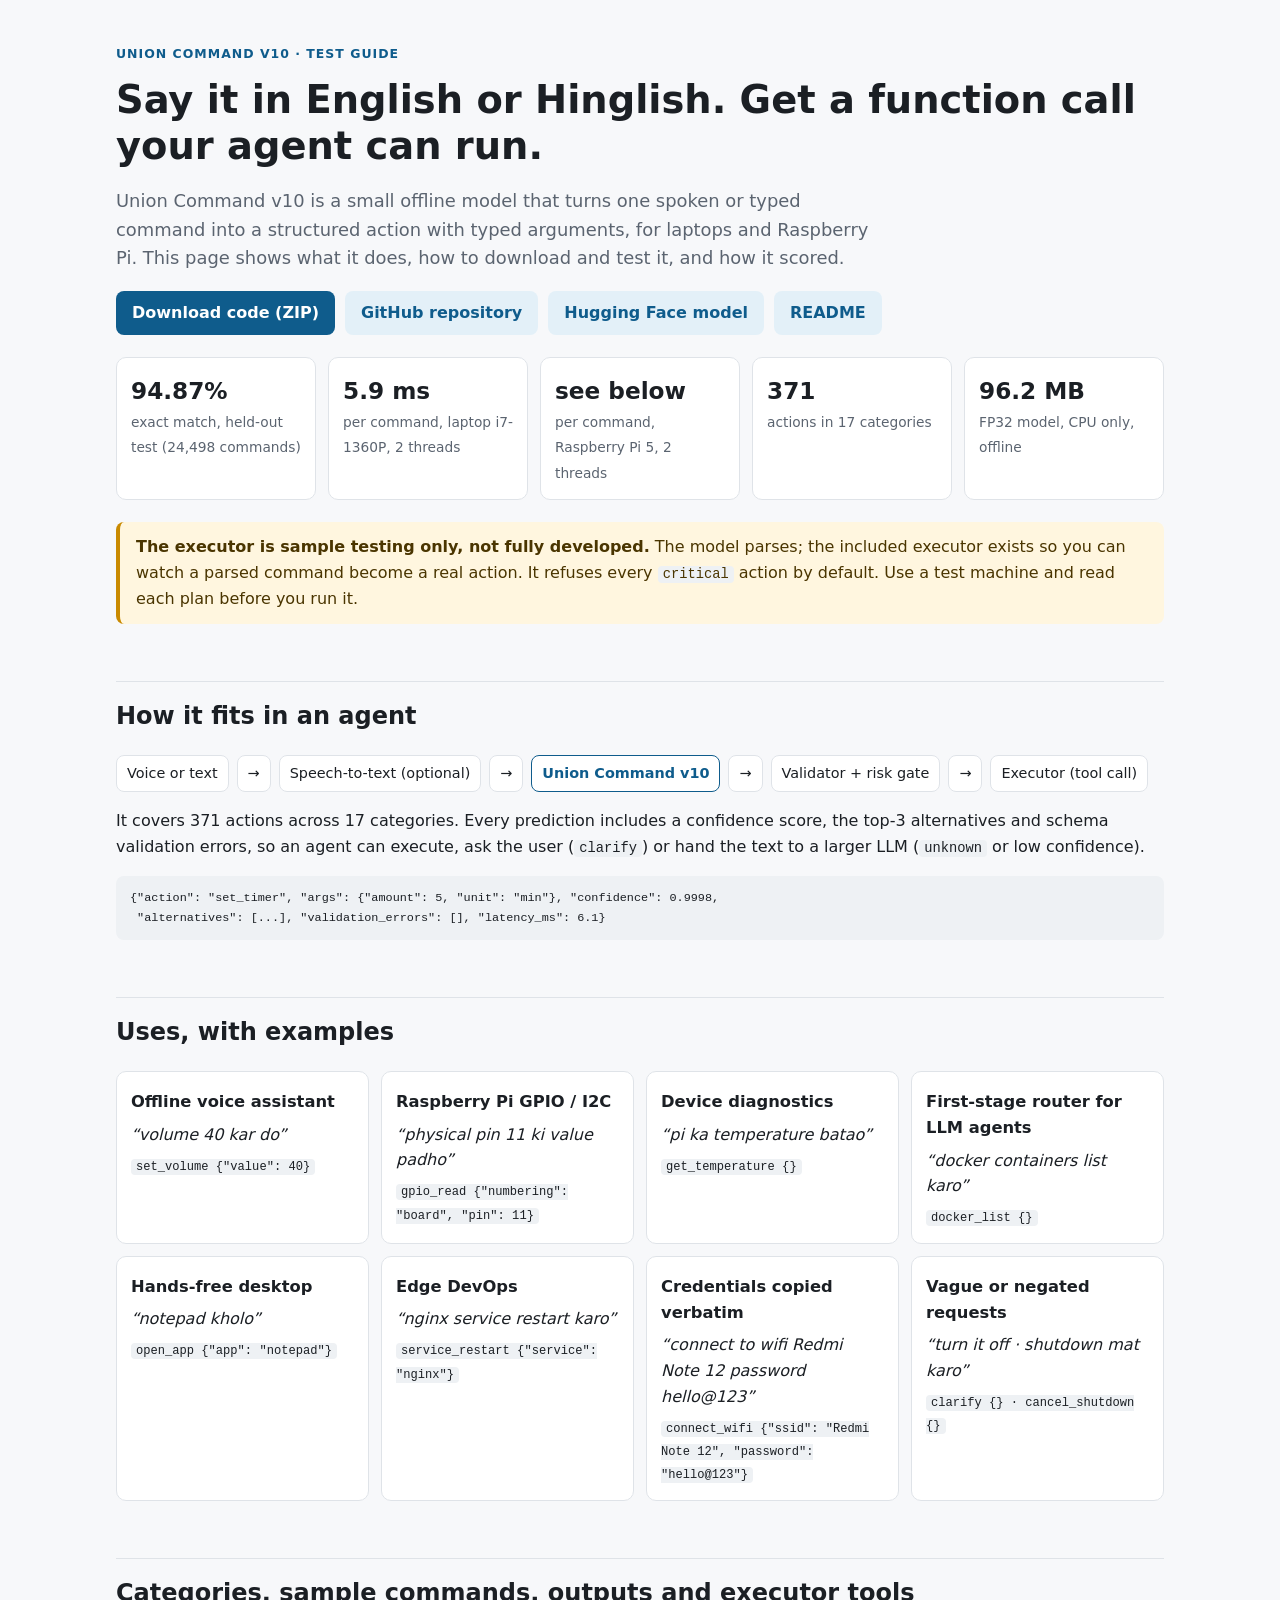
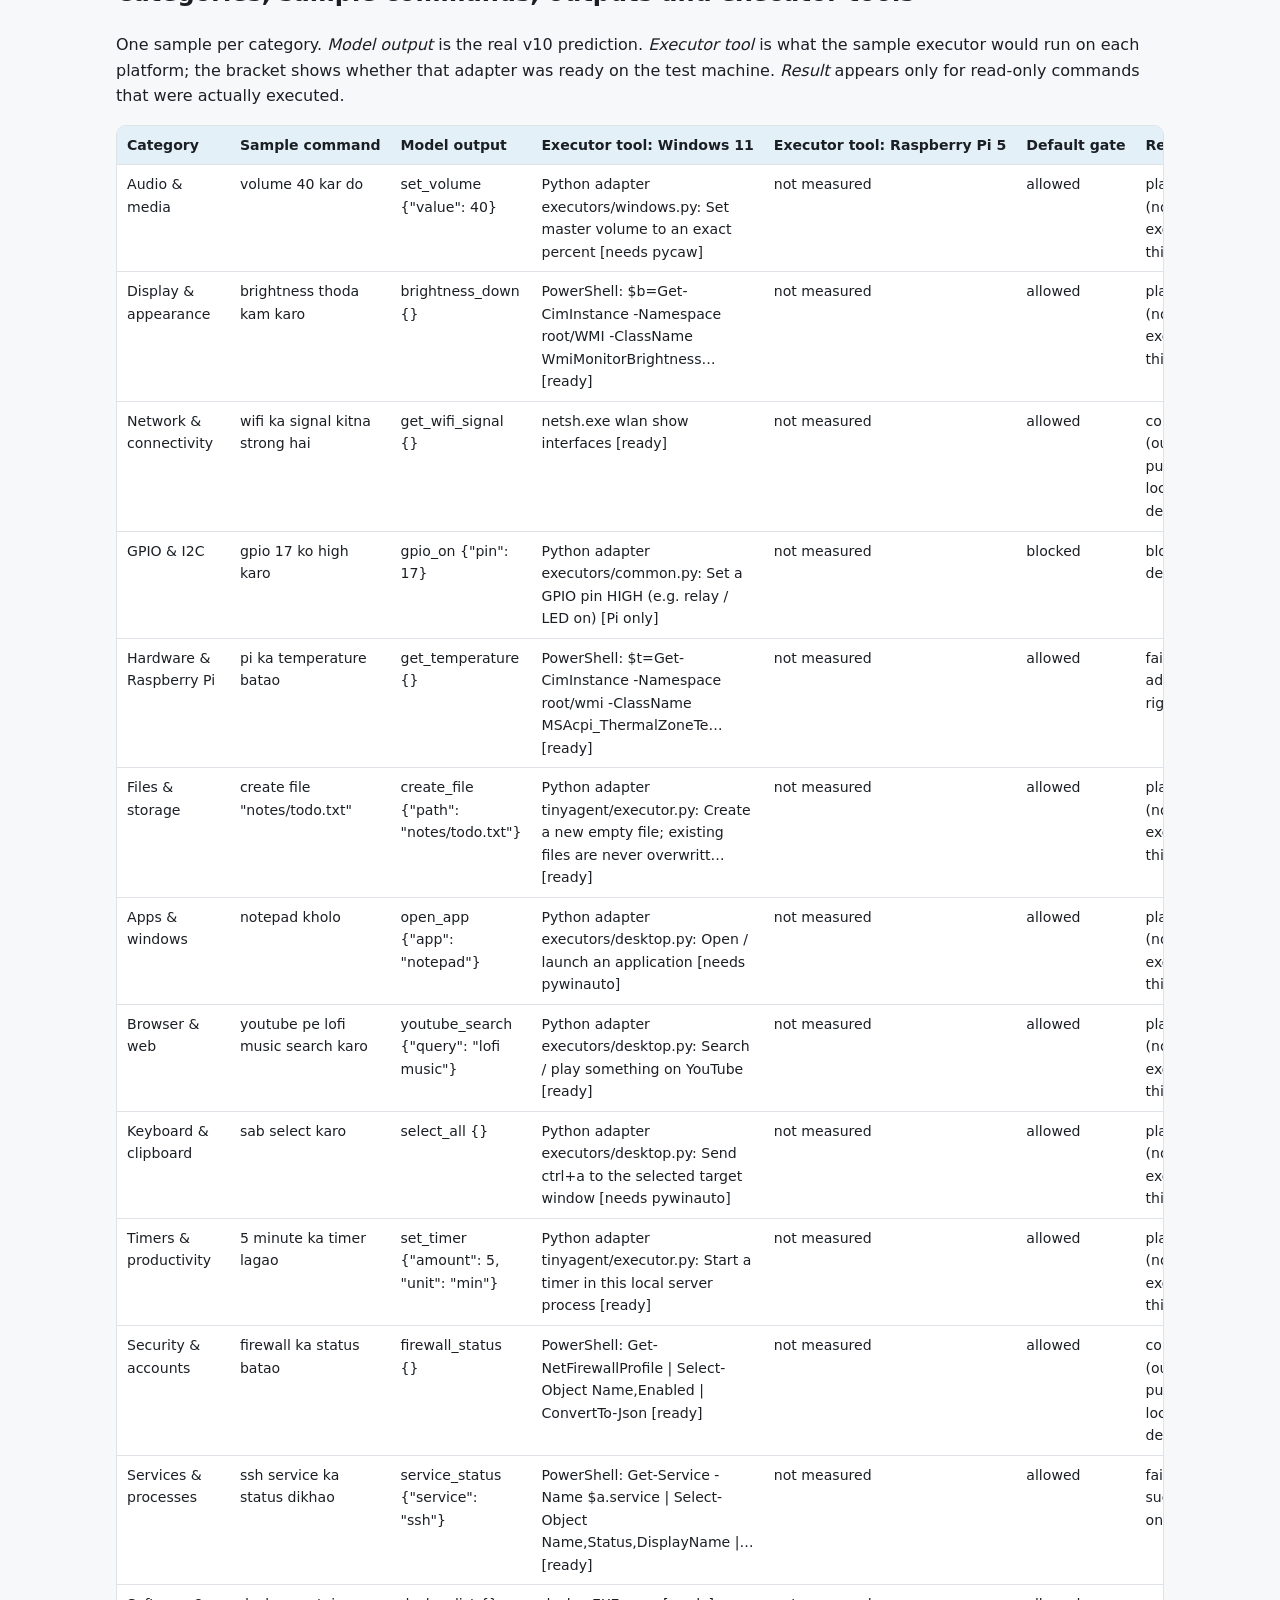
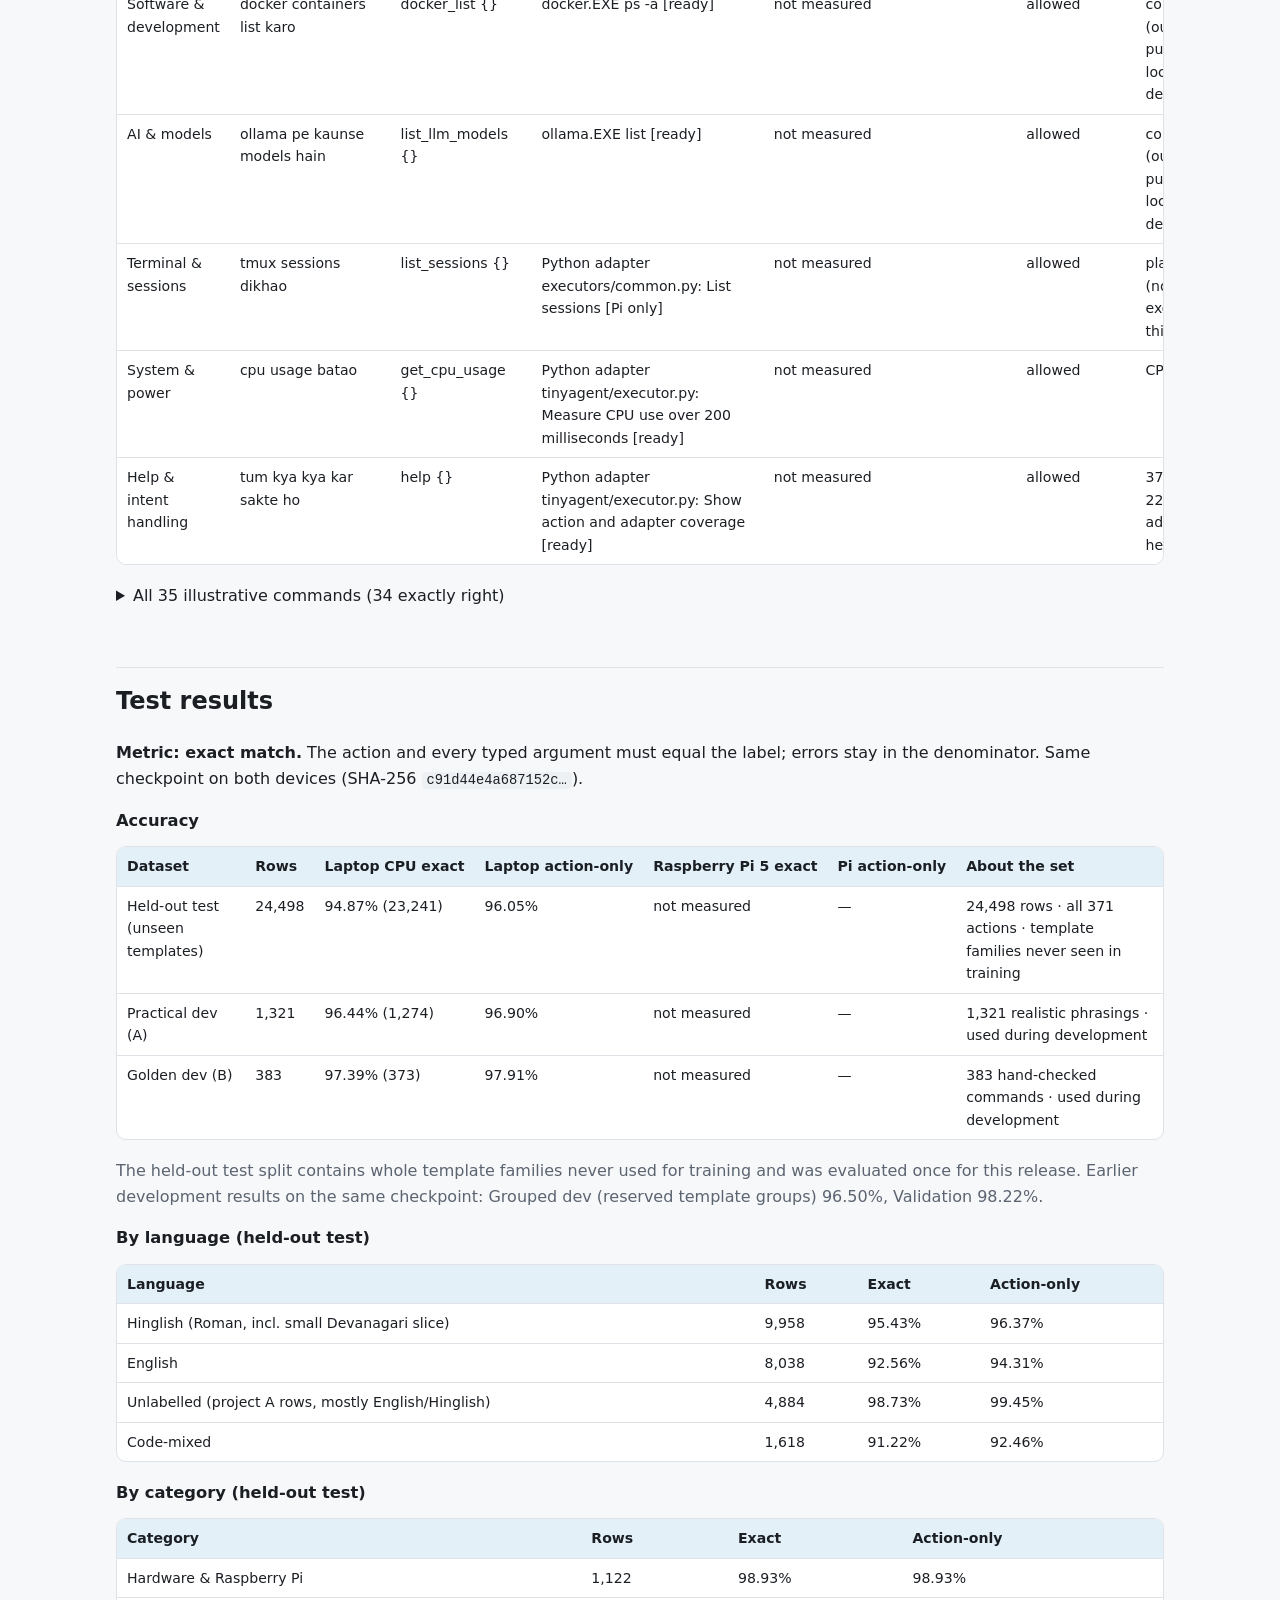
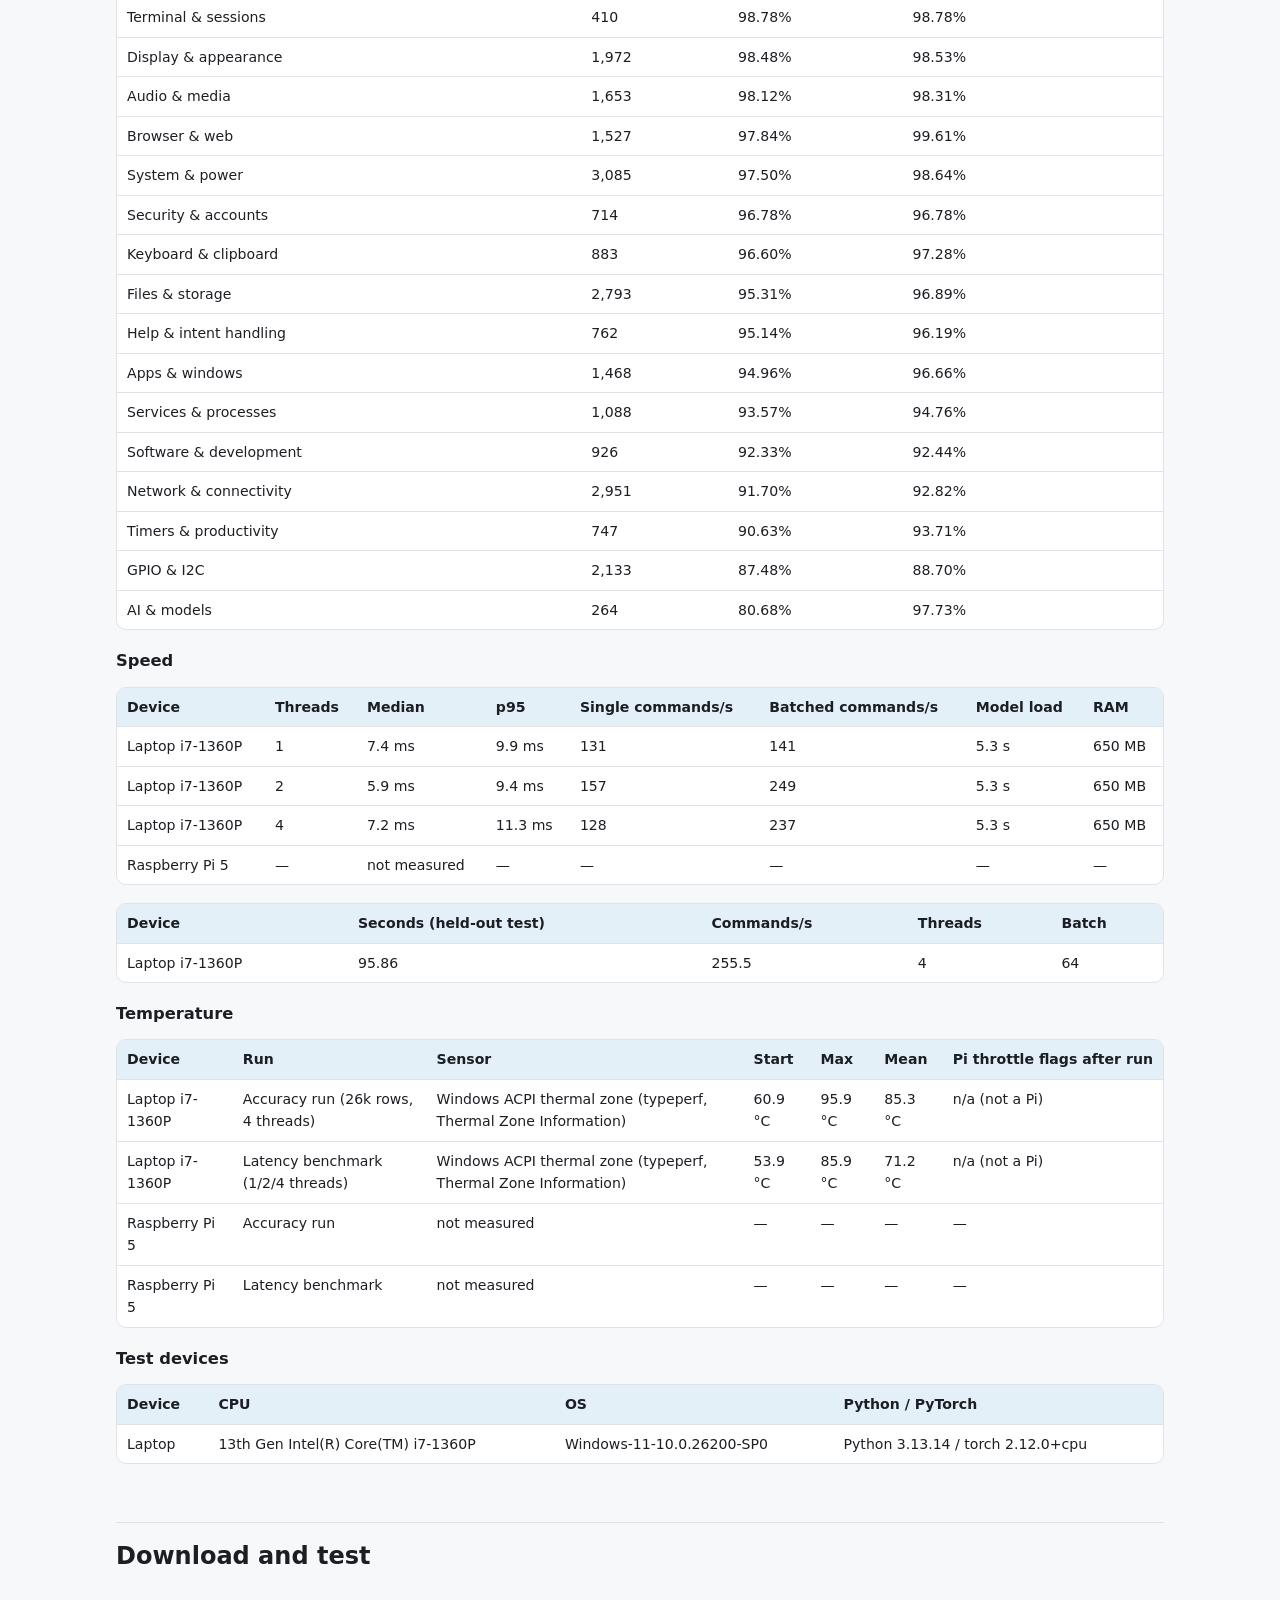
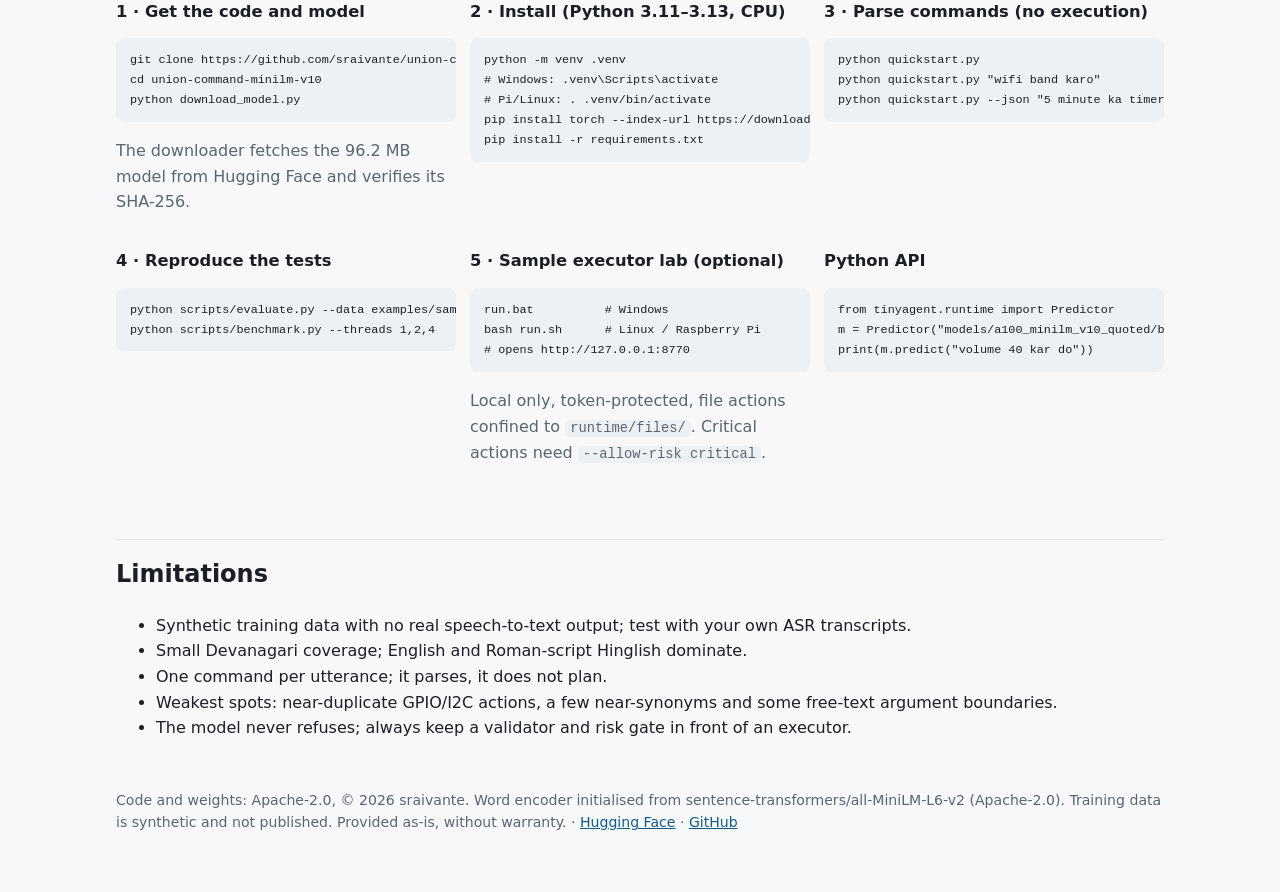
==== docs/index.html @ 702ec9ce "Union Command v10: offline Hinglish/English command parser with sample executor - Inference code (ti" ====
<!doctype html>
<html lang="en">
<head>
<meta charset="utf-8">
<meta name="viewport" content="width=device-width, initial-scale=1">
<title>Union Command v10 · Test Guide</title>
<meta name="description" content="Offline Hinglish/English command parser for laptop and Raspberry Pi agents: how to download, test and read the results.">
<style>
:root { --bg:#f7f8fa; --panel:#ffffff; --text:#1b1f24; --muted:#5b6470; --line:#dfe3e8; --accent:#0f5c8c;
  --accent-soft:#e3f0f8; --warn-bg:#fff6df; --warn-line:#c98a00; --warn-text:#4a3500; --code:#eef1f4; --ok:#1d7a3e; }
@media (prefers-color-scheme: dark) { :root:not([data-theme="light"]) { --bg:#101418; --panel:#171c21; --text:#e6e9ec;
  --muted:#9aa4af; --line:#2a323a; --accent:#6db3e3; --accent-soft:#16283a; --warn-bg:#3a2e10; --warn-line:#d9a32a;
  --warn-text:#ffe6a8; --code:#222a31; --ok:#5fcf8a; } }
:root[data-theme="dark"] { --bg:#101418; --panel:#171c21; --text:#e6e9ec; --muted:#9aa4af; --line:#2a323a;
  --accent:#6db3e3; --accent-soft:#16283a; --warn-bg:#3a2e10; --warn-line:#d9a32a; --warn-text:#ffe6a8; --code:#222a31; --ok:#5fcf8a; }
* { box-sizing:border-box; }
body { margin:0; background:var(--bg); color:var(--text); font:16px/1.6 system-ui,-apple-system,"Segoe UI",Roboto,sans-serif; }
main { max-width:1080px; margin:0 auto; padding:32px 16px 64px; }
h1 { font-size:clamp(1.7rem,4vw,2.4rem); line-height:1.2; margin:.2em 0 .4em; }
h2 { margin-top:2.4em; padding-top:.6em; border-top:1px solid var(--line); }
h3 { margin:.2em 0; font-size:1.02rem; }
a { color:var(--accent); }
p.lede { font-size:1.12rem; color:var(--muted); max-width:760px; }
.eyebrow { text-transform:uppercase; letter-spacing:.08em; font-size:.78rem; color:var(--accent); font-weight:600; }
.buttons { display:flex; flex-wrap:wrap; gap:10px; margin:18px 0 8px; }
.button { display:inline-block; padding:9px 16px; border-radius:8px; background:var(--accent); color:#fff; text-decoration:none; font-weight:600; }
.button.secondary { background:var(--accent-soft); color:var(--accent); }
.stats { display:grid; grid-template-columns:repeat(auto-fit,minmax(170px,1fr)); gap:12px; margin:22px 0; }
.stat { background:var(--panel); border:1px solid var(--line); border-radius:10px; padding:14px; }
.stat strong { display:block; font-size:1.45rem; }
.stat span { color:var(--muted); font-size:.86rem; }
.warn { border-left:4px solid var(--warn-line); background:var(--warn-bg); color:var(--warn-text); padding:12px 16px; border-radius:8px; margin:20px 0; }
.cards { display:grid; grid-template-columns:repeat(auto-fit,minmax(230px,1fr)); gap:12px; }
.card { background:var(--panel); border:1px solid var(--line); border-radius:10px; padding:14px; }
.card .say { margin:.4em 0; font-style:italic; }
.card .out { margin:0; font-size:.88rem; }
.pipeline { display:flex; flex-wrap:wrap; gap:8px; align-items:center; margin:12px 0; }
.pipeline span { background:var(--panel); border:1px solid var(--line); border-radius:8px; padding:6px 10px; font-size:.9rem; }
.pipeline .model { border-color:var(--accent); color:var(--accent); font-weight:600; }
code, pre { font-family:ui-monospace,SFMono-Regular,Consolas,monospace; font-size:.86em; }
code { background:var(--code); padding:1px 5px; border-radius:4px; }
pre { background:var(--code); padding:12px 14px; border-radius:8px; overflow-x:auto; line-height:1.45; }
pre code { background:none; padding:0; }
.table-wrap { overflow-x:auto; margin:12px 0 18px; border:1px solid var(--line); border-radius:10px; background:var(--panel); }
table { border-collapse:collapse; width:100%; font-size:.88rem; }
th, td { text-align:left; padding:8px 10px; border-bottom:1px solid var(--line); vertical-align:top; }
th { background:var(--accent-soft); font-weight:600; white-space:nowrap; }
tr:last-child td { border-bottom:none; }
.steps { display:grid; grid-template-columns:repeat(auto-fit,minmax(300px,1fr)); gap:14px; }
.muted { color:var(--muted); }
footer { margin-top:48px; color:var(--muted); font-size:.88rem; }
</style>
</head>
<body>
<main>
<p class="eyebrow">Union Command v10 · Test guide</p>
<h1>Say it in English or Hinglish. Get a function call your agent can run.</h1>
<p class="lede">Union Command v10 is a small offline model that turns one spoken or typed command into a structured action with typed arguments, for laptops and Raspberry Pi. This page shows what it does, how to download and test it, and how it scored.</p>
<div class="buttons">
<a class="button" href="https://github.com/sraivante/union-command-minilm-v10/archive/refs/heads/main.zip">Download code (ZIP)</a>
<a class="button secondary" href="https://github.com/sraivante/union-command-minilm-v10">GitHub repository</a>
<a class="button secondary" href="https://huggingface.co/sraivante/union-command-minilm-v10">Hugging Face model</a>
<a class="button secondary" href="https://github.com/sraivante/union-command-minilm-v10#readme">README</a>
</div>
<div class="stats"><div class="stat"><strong>94.87%</strong><span>exact match, held-out test (24,498 commands)</span></div><div class="stat"><strong>5.9 ms</strong><span>per command, laptop i7-1360P, 2 threads</span></div><div class="stat"><strong>see below</strong><span>per command, Raspberry Pi 5, 2 threads</span></div><div class="stat"><strong>371</strong><span>actions in 17 categories</span></div><div class="stat"><strong>96.2 MB</strong><span>FP32 model, CPU only, offline</span></div></div>
<div class="warn"><strong>The executor is sample testing only, not fully developed.</strong> The model parses; the included executor exists so you can watch a parsed command become a real action. It refuses every <code>critical</code> action by default. Use a test machine and read each plan before you run it.</div>

<h2>How it fits in an agent</h2>
<div class="pipeline"><span>Voice or text</span><span>→</span><span>Speech-to-text (optional)</span><span>→</span><span class="model">Union Command v10</span><span>→</span><span>Validator + risk gate</span><span>→</span><span>Executor (tool call)</span></div>
<p>It covers 371 actions across 17 categories. Every prediction includes a confidence score, the top-3 alternatives and schema validation errors, so an agent can execute, ask the user (<code>clarify</code>) or hand the text to a larger LLM (<code>unknown</code> or low confidence).</p>
<pre><code>{&quot;action&quot;: &quot;set_timer&quot;, &quot;args&quot;: {&quot;amount&quot;: 5, &quot;unit&quot;: &quot;min&quot;}, &quot;confidence&quot;: 0.9998,
 &quot;alternatives&quot;: [...], &quot;validation_errors&quot;: [], &quot;latency_ms&quot;: 6.1}</code></pre>

<h2>Uses, with examples</h2>
<div class="cards"><div class="card"><h3>Offline voice assistant</h3><p class="say">“volume 40 kar do”</p><p class="out"><code>set_volume {&quot;value&quot;: 40}</code></p></div><div class="card"><h3>Raspberry Pi GPIO / I2C</h3><p class="say">“physical pin 11 ki value padho”</p><p class="out"><code>gpio_read {&quot;numbering&quot;: &quot;board&quot;, &quot;pin&quot;: 11}</code></p></div><div class="card"><h3>Device diagnostics</h3><p class="say">“pi ka temperature batao”</p><p class="out"><code>get_temperature {}</code></p></div><div class="card"><h3>First-stage router for LLM agents</h3><p class="say">“docker containers list karo”</p><p class="out"><code>docker_list {}</code></p></div><div class="card"><h3>Hands-free desktop</h3><p class="say">“notepad kholo”</p><p class="out"><code>open_app {&quot;app&quot;: &quot;notepad&quot;}</code></p></div><div class="card"><h3>Edge DevOps</h3><p class="say">“nginx service restart karo”</p><p class="out"><code>service_restart {&quot;service&quot;: &quot;nginx&quot;}</code></p></div><div class="card"><h3>Credentials copied verbatim</h3><p class="say">“connect to wifi Redmi Note 12 password hello@123”</p><p class="out"><code>connect_wifi {&quot;ssid&quot;: &quot;Redmi Note 12&quot;, &quot;password&quot;: &quot;hello@123&quot;}</code></p></div><div class="card"><h3>Vague or negated requests</h3><p class="say">“turn it off  ·  shutdown mat karo”</p><p class="out"><code>clarify {}  ·  cancel_shutdown {}</code></p></div></div>

<h2>Categories, sample commands, outputs and executor tools</h2>
<p>One sample per category. <em>Model output</em> is the real v10 prediction. <em>Executor tool</em> is what the sample executor would run on each platform; the bracket shows whether that adapter was ready on the test machine. <em>Result</em> appears only for read-only commands that were actually executed.</p>
<div class="table-wrap"><table class=""><thead><tr><th>Category</th><th>Sample command</th><th>Model output</th><th>Executor tool: Windows 11</th><th>Executor tool: Raspberry Pi 5</th><th>Default gate</th><th>Result</th></tr></thead><tbody><tr><td>Audio &amp; media</td><td>volume 40 kar do</td><td>set_volume {&quot;value&quot;: 40}</td><td>Python adapter executors/windows.py: Set master volume to an exact percent [needs pycaw]</td><td>not measured</td><td>allowed</td><td>plan only (not executed in this demo)</td></tr><tr><td>Display &amp; appearance</td><td>brightness thoda kam karo</td><td>brightness_down {}</td><td>PowerShell: $b=Get-CimInstance -Namespace root/WMI -ClassName WmiMonitorBrightness… [ready]</td><td>not measured</td><td>allowed</td><td>plan only (not executed in this demo)</td></tr><tr><td>Network &amp; connectivity</td><td>wifi ka signal kitna strong hai</td><td>get_wifi_signal {}</td><td>netsh.exe wlan show interfaces [ready]</td><td>not measured</td><td>allowed</td><td>completed (output not published: local device details)</td></tr><tr><td>GPIO &amp; I2C</td><td>gpio 17 ko high karo</td><td>gpio_on {&quot;pin&quot;: 17}</td><td>Python adapter executors/common.py: Set a GPIO pin HIGH (e.g. relay / LED on) [Pi only]</td><td>not measured</td><td>blocked</td><td>blocked by default gate</td></tr><tr><td>Hardware &amp; Raspberry Pi</td><td>pi ka temperature batao</td><td>get_temperature {}</td><td>PowerShell: $t=Get-CimInstance -Namespace root/wmi -ClassName MSAcpi_ThermalZoneTe… [ready]</td><td>not measured</td><td>allowed</td><td>failed: needs administrator rights</td></tr><tr><td>Files &amp; storage</td><td>create file &quot;notes/todo.txt&quot;</td><td>create_file {&quot;path&quot;: &quot;notes/todo.txt&quot;}</td><td>Python adapter tinyagent/executor.py: Create a new empty file; existing files are never overwritt… [ready]</td><td>not measured</td><td>allowed</td><td>plan only (not executed in this demo)</td></tr><tr><td>Apps &amp; windows</td><td>notepad kholo</td><td>open_app {&quot;app&quot;: &quot;notepad&quot;}</td><td>Python adapter executors/desktop.py: Open / launch an application [needs pywinauto]</td><td>not measured</td><td>allowed</td><td>plan only (not executed in this demo)</td></tr><tr><td>Browser &amp; web</td><td>youtube pe lofi music search karo</td><td>youtube_search {&quot;query&quot;: &quot;lofi music&quot;}</td><td>Python adapter executors/desktop.py: Search / play something on YouTube [ready]</td><td>not measured</td><td>allowed</td><td>plan only (not executed in this demo)</td></tr><tr><td>Keyboard &amp; clipboard</td><td>sab select karo</td><td>select_all {}</td><td>Python adapter executors/desktop.py: Send ctrl+a to the selected target window [needs pywinauto]</td><td>not measured</td><td>allowed</td><td>plan only (not executed in this demo)</td></tr><tr><td>Timers &amp; productivity</td><td>5 minute ka timer lagao</td><td>set_timer {&quot;amount&quot;: 5, &quot;unit&quot;: &quot;min&quot;}</td><td>Python adapter tinyagent/executor.py: Start a timer in this local server process [ready]</td><td>not measured</td><td>allowed</td><td>plan only (not executed in this demo)</td></tr><tr><td>Security &amp; accounts</td><td>firewall ka status batao</td><td>firewall_status {}</td><td>PowerShell: Get-NetFirewallProfile | Select-Object Name,Enabled | ConvertTo-Json [ready]</td><td>not measured</td><td>allowed</td><td>completed (output not published: local device details)</td></tr><tr><td>Services &amp; processes</td><td>ssh service ka status dikhao</td><td>service_status {&quot;service&quot;: &quot;ssh&quot;}</td><td>PowerShell: Get-Service -Name $a.service | Select-Object Name,Status,DisplayName |… [ready]</td><td>not measured</td><td>allowed</td><td>failed: no such service on this OS</td></tr><tr><td>Software &amp; development</td><td>docker containers list karo</td><td>docker_list {}</td><td>docker.EXE ps -a [ready]</td><td>not measured</td><td>allowed</td><td>completed (output not published: local device details)</td></tr><tr><td>AI &amp; models</td><td>ollama pe kaunse models hain</td><td>list_llm_models {}</td><td>ollama.EXE list [ready]</td><td>not measured</td><td>allowed</td><td>completed (output not published: local device details)</td></tr><tr><td>Terminal &amp; sessions</td><td>tmux sessions dikhao</td><td>list_sessions {}</td><td>Python adapter executors/common.py: List sessions [Pi only]</td><td>not measured</td><td>allowed</td><td>plan only (not executed in this demo)</td></tr><tr><td>System &amp; power</td><td>cpu usage batao</td><td>get_cpu_usage {}</td><td>Python adapter tinyagent/executor.py: Measure CPU use over 200 milliseconds [ready]</td><td>not measured</td><td>allowed</td><td>CPU 8.7 %</td></tr><tr><td>Help &amp; intent handling</td><td>tum kya kya kar sakte ho</td><td>help {}</td><td>Python adapter tinyagent/executor.py: Show action and adapter coverage [ready]</td><td>not measured</td><td>allowed</td><td>371 actions, 220 live adapters here</td></tr></tbody></table></div>
<details><summary>All 35 illustrative commands (34 exactly right)</summary>
<div class="table-wrap"><table class=""><thead><tr><th>Category</th><th>Command</th><th>Model output</th><th>Confidence</th><th>Correct</th></tr></thead><tbody><tr><td>Audio &amp; media</td><td>volume 40 kar do</td><td>set_volume {&quot;value&quot;: 40}</td><td>100%</td><td>✓</td></tr><tr><td>Audio &amp; media</td><td>gaana pause karo</td><td>media_pause {}</td><td>100%</td><td>✓</td></tr><tr><td>Display &amp; appearance</td><td>brightness thoda kam karo</td><td>brightness_down {}</td><td>100%</td><td>✓</td></tr><tr><td>Display &amp; appearance</td><td>dark mode on kar do</td><td>dark_mode_on {}</td><td>100%</td><td>✓</td></tr><tr><td>Network &amp; connectivity</td><td>wifi ka signal kitna strong hai</td><td>get_wifi_signal {}</td><td>100%</td><td>✓</td></tr><tr><td>Network &amp; connectivity</td><td>connect to wifi Redmi Note 12 password hello@123</td><td>connect_wifi {&quot;password&quot;: &quot;hello@123&quot;, &quot;ssid&quot;: &quot;Redmi Note 12&quot;}</td><td>100%</td><td>✓</td></tr><tr><td>GPIO &amp; I2C</td><td>gpio 17 ko high karo</td><td>gpio_on {&quot;pin&quot;: 17}</td><td>100%</td><td>✓</td></tr><tr><td>GPIO &amp; I2C</td><td>physical pin 11 ki value padho</td><td>gpio_read {&quot;numbering&quot;: &quot;board&quot;, &quot;pin&quot;: 11}</td><td>100%</td><td>✓</td></tr><tr><td>GPIO &amp; I2C</td><td>i2c bus scan karo</td><td>i2c_scan {}</td><td>100%</td><td>✓</td></tr><tr><td>Hardware &amp; Raspberry Pi</td><td>pi ka temperature batao</td><td>get_temperature {}</td><td>82%</td><td>✓</td></tr><tr><td>Hardware &amp; Raspberry Pi</td><td>fan speed kitni hai</td><td>get_fan_speed {}</td><td>100%</td><td>✓</td></tr><tr><td>Files &amp; storage</td><td>create file &quot;notes/todo.txt&quot;</td><td>create_file {&quot;path&quot;: &quot;notes/todo.txt&quot;}</td><td>100%</td><td>✓</td></tr><tr><td>Files &amp; storage</td><td>disk space kitna bacha hai</td><td>get_disk_space {}</td><td>100%</td><td>✓</td></tr><tr><td>Apps &amp; windows</td><td>notepad kholo</td><td>open_app {&quot;app&quot;: &quot;notepad&quot;}</td><td>100%</td><td>✓</td></tr><tr><td>Apps &amp; windows</td><td>is window ko minimize karo</td><td>minimize_window {}</td><td>100%</td><td>✓</td></tr><tr><td>Browser &amp; web</td><td>youtube pe lofi music search karo</td><td>youtube_search {&quot;query&quot;: &quot;lofi music&quot;}</td><td>100%</td><td>✓</td></tr><tr><td>Browser &amp; web</td><td>login to github username dev_user password Test@123</td><td>web_login {&quot;password&quot;: &quot;Test@123&quot;, &quot;site&quot;: &quot;github&quot;, &quot;username&quot;: &quot;dev_user&quot;}</td><td>100%</td><td>✓</td></tr><tr><td>Keyboard &amp; clipboard</td><td>sab select karo</td><td>select_all {}</td><td>100%</td><td>✓</td></tr><tr><td>Keyboard &amp; clipboard</td><td>clipboard history dikhao</td><td>clipboard_history {}</td><td>100%</td><td>✓</td></tr><tr><td>Timers &amp; productivity</td><td>5 minute ka timer lagao</td><td>set_timer {&quot;amount&quot;: 5, &quot;unit&quot;: &quot;min&quot;}</td><td>100%</td><td>✓</td></tr><tr><td>Timers &amp; productivity</td><td>calculate 12 + 8</td><td>calculate {&quot;expression&quot;: &quot;12 + 8&quot;}</td><td>100%</td><td>✓</td></tr><tr><td>Security &amp; accounts</td><td>firewall ka status batao</td><td>firewall_status {}</td><td>100%</td><td>✓</td></tr><tr><td>Security &amp; accounts</td><td>firewall mein port 8080 allow karo</td><td>firewall_allow {&quot;port&quot;: 8080}</td><td>100%</td><td>✓</td></tr><tr><td>Services &amp; processes</td><td>ssh service ka status dikhao</td><td>service_status {&quot;service&quot;: &quot;ssh&quot;}</td><td>100%</td><td>✓</td></tr><tr><td>Services &amp; processes</td><td>nginx service restart karo</td><td>service_restart {&quot;service&quot;: &quot;nginx&quot;}</td><td>100%</td><td>✓</td></tr><tr><td>Software &amp; development</td><td>docker containers list karo</td><td>docker_list {}</td><td>100%</td><td>✓</td></tr><tr><td>Software &amp; development</td><td>numpy python package install karo</td><td>install_python_package {&quot;name&quot;: &quot;numpy&quot;}</td><td>100%</td><td>✓</td></tr><tr><td>AI &amp; models</td><td>ollama pe kaunse models hain</td><td>list_llm_models {}</td><td>100%</td><td>✓</td></tr><tr><td>AI &amp; models</td><td>llama3 model chalao</td><td>run_llm {&quot;model&quot;: &quot;llama3&quot;}</td><td>100%</td><td>✓</td></tr><tr><td>Terminal &amp; sessions</td><td>tmux sessions dikhao</td><td>list_sessions {}</td><td>100%</td><td>✓</td></tr><tr><td>Terminal &amp; sessions</td><td>run command &quot;ls -la&quot;</td><td>run_command {&quot;command&quot;: &quot;command \&quot;ls -la&quot;}</td><td>100%</td><td>✗ (see note)</td></tr><tr><td>System &amp; power</td><td>cpu usage batao</td><td>get_cpu_usage {}</td><td>100%</td><td>✓</td></tr><tr><td>System &amp; power</td><td>10 min baad shutdown kar dena</td><td>shutdown {&quot;amount&quot;: 10, &quot;unit&quot;: &quot;min&quot;}</td><td>100%</td><td>✓</td></tr><tr><td>Help &amp; intent handling</td><td>tum kya kya kar sakte ho</td><td>help {}</td><td>100%</td><td>✓</td></tr><tr><td>Help &amp; intent handling</td><td>turn it off</td><td>clarify {}</td><td>100%</td><td>✓</td></tr></tbody></table></div>
<ul><li><code>run command &quot;ls -la&quot;</code> gave <code>run_command {&quot;command&quot;: &quot;command \&quot;ls -la&quot;}</code>; expected <code>run_command {&quot;command&quot;: &quot;ls -la&quot;}</code>.</li></ul>
</details>

<h2>Test results</h2>
<p><strong>Metric: exact match.</strong> The action and every typed argument must equal the label; errors stay in the denominator. Same checkpoint on both devices (SHA-256 <code>c91d44e4a687152c…</code>).</p>
<h3>Accuracy</h3>
<div class="table-wrap"><table class=""><thead><tr><th>Dataset</th><th>Rows</th><th>Laptop CPU exact</th><th>Laptop action-only</th><th>Raspberry Pi 5 exact</th><th>Pi action-only</th><th>About the set</th></tr></thead><tbody><tr><td>Held-out test (unseen templates)</td><td>24,498</td><td>94.87% (23,241)</td><td>96.05%</td><td>not measured</td><td>—</td><td>24,498 rows · all 371 actions · template families never seen in training</td></tr><tr><td>Practical dev (A)</td><td>1,321</td><td>96.44% (1,274)</td><td>96.90%</td><td>not measured</td><td>—</td><td>1,321 realistic phrasings · used during development</td></tr><tr><td>Golden dev (B)</td><td>383</td><td>97.39% (373)</td><td>97.91%</td><td>not measured</td><td>—</td><td>383 hand-checked commands · used during development</td></tr></tbody></table></div>
<p class="muted">The held-out test split contains whole template families never used for training and was evaluated once for this release. Earlier development results on the same checkpoint: Grouped dev (reserved template groups) 96.50%, Validation 98.22%.</p>
<h3>By language (held-out test)</h3>
<div class="table-wrap"><table class=""><thead><tr><th>Language</th><th>Rows</th><th>Exact</th><th>Action-only</th></tr></thead><tbody><tr><td>Hinglish (Roman, incl. small Devanagari slice)</td><td>9,958</td><td>95.43%</td><td>96.37%</td></tr><tr><td>English</td><td>8,038</td><td>92.56%</td><td>94.31%</td></tr><tr><td>Unlabelled (project A rows, mostly English/Hinglish)</td><td>4,884</td><td>98.73%</td><td>99.45%</td></tr><tr><td>Code-mixed</td><td>1,618</td><td>91.22%</td><td>92.46%</td></tr></tbody></table></div>
<h3>By category (held-out test)</h3>
<div class="table-wrap"><table class=""><thead><tr><th>Category</th><th>Rows</th><th>Exact</th><th>Action-only</th></tr></thead><tbody><tr><td>Hardware &amp; Raspberry Pi</td><td>1,122</td><td>98.93%</td><td>98.93%</td></tr><tr><td>Terminal &amp; sessions</td><td>410</td><td>98.78%</td><td>98.78%</td></tr><tr><td>Display &amp; appearance</td><td>1,972</td><td>98.48%</td><td>98.53%</td></tr><tr><td>Audio &amp; media</td><td>1,653</td><td>98.12%</td><td>98.31%</td></tr><tr><td>Browser &amp; web</td><td>1,527</td><td>97.84%</td><td>99.61%</td></tr><tr><td>System &amp; power</td><td>3,085</td><td>97.50%</td><td>98.64%</td></tr><tr><td>Security &amp; accounts</td><td>714</td><td>96.78%</td><td>96.78%</td></tr><tr><td>Keyboard &amp; clipboard</td><td>883</td><td>96.60%</td><td>97.28%</td></tr><tr><td>Files &amp; storage</td><td>2,793</td><td>95.31%</td><td>96.89%</td></tr><tr><td>Help &amp; intent handling</td><td>762</td><td>95.14%</td><td>96.19%</td></tr><tr><td>Apps &amp; windows</td><td>1,468</td><td>94.96%</td><td>96.66%</td></tr><tr><td>Services &amp; processes</td><td>1,088</td><td>93.57%</td><td>94.76%</td></tr><tr><td>Software &amp; development</td><td>926</td><td>92.33%</td><td>92.44%</td></tr><tr><td>Network &amp; connectivity</td><td>2,951</td><td>91.70%</td><td>92.82%</td></tr><tr><td>Timers &amp; productivity</td><td>747</td><td>90.63%</td><td>93.71%</td></tr><tr><td>GPIO &amp; I2C</td><td>2,133</td><td>87.48%</td><td>88.70%</td></tr><tr><td>AI &amp; models</td><td>264</td><td>80.68%</td><td>97.73%</td></tr></tbody></table></div>
<h3>Speed</h3>
<div class="table-wrap"><table class=""><thead><tr><th>Device</th><th>Threads</th><th>Median</th><th>p95</th><th>Single commands/s</th><th>Batched commands/s</th><th>Model load</th><th>RAM</th></tr></thead><tbody><tr><td>Laptop i7-1360P</td><td>1</td><td>7.4 ms</td><td>9.9 ms</td><td>131</td><td>141</td><td>5.3 s</td><td>650 MB</td></tr><tr><td>Laptop i7-1360P</td><td>2</td><td>5.9 ms</td><td>9.4 ms</td><td>157</td><td>249</td><td>5.3 s</td><td>650 MB</td></tr><tr><td>Laptop i7-1360P</td><td>4</td><td>7.2 ms</td><td>11.3 ms</td><td>128</td><td>237</td><td>5.3 s</td><td>650 MB</td></tr><tr><td>Raspberry Pi 5</td><td>—</td><td>not measured</td><td>—</td><td>—</td><td>—</td><td>—</td><td>—</td></tr></tbody></table></div>
<div class="table-wrap"><table class=""><thead><tr><th>Device</th><th>Seconds (held-out test)</th><th>Commands/s</th><th>Threads</th><th>Batch</th></tr></thead><tbody><tr><td>Laptop i7-1360P</td><td>95.86</td><td>255.5</td><td>4</td><td>64</td></tr></tbody></table></div>
<h3>Temperature</h3>
<div class="table-wrap"><table class=""><thead><tr><th>Device</th><th>Run</th><th>Sensor</th><th>Start</th><th>Max</th><th>Mean</th><th>Pi throttle flags after run</th></tr></thead><tbody><tr><td>Laptop i7-1360P</td><td>Accuracy run (26k rows, 4 threads)</td><td>Windows ACPI thermal zone (typeperf, Thermal Zone Information)</td><td>60.9 °C</td><td>95.9 °C</td><td>85.3 °C</td><td>n/a (not a Pi)</td></tr><tr><td>Laptop i7-1360P</td><td>Latency benchmark (1/2/4 threads)</td><td>Windows ACPI thermal zone (typeperf, Thermal Zone Information)</td><td>53.9 °C</td><td>85.9 °C</td><td>71.2 °C</td><td>n/a (not a Pi)</td></tr><tr><td>Raspberry Pi 5</td><td>Accuracy run</td><td>not measured</td><td>—</td><td>—</td><td>—</td><td>—</td></tr><tr><td>Raspberry Pi 5</td><td>Latency benchmark</td><td>not measured</td><td>—</td><td>—</td><td>—</td><td>—</td></tr></tbody></table></div>
<p></p>
<h3>Test devices</h3>
<div class="table-wrap"><table class=""><thead><tr><th>Device</th><th>CPU</th><th>OS</th><th>Python / PyTorch</th></tr></thead><tbody><tr><td>Laptop</td><td>13th Gen Intel(R) Core(TM) i7-1360P</td><td>Windows-11-10.0.26200-SP0</td><td>Python 3.13.14 / torch 2.12.0+cpu</td></tr></tbody></table></div>

<h2>Download and test</h2>
<div class="steps">
<div><h3>1 · Get the code and model</h3>
<pre><code>git clone https://github.com/sraivante/union-command-minilm-v10.git
cd union-command-minilm-v10
python download_model.py</code></pre>
<p class="muted">The downloader fetches the 96.2 MB model from Hugging Face and verifies its SHA-256.</p></div>
<div><h3>2 · Install (Python 3.11–3.13, CPU)</h3>
<pre><code>python -m venv .venv
# Windows: .venv\Scripts\activate
# Pi/Linux: . .venv/bin/activate
pip install torch --index-url https://download.pytorch.org/whl/cpu
pip install -r requirements.txt</code></pre></div>
<div><h3>3 · Parse commands (no execution)</h3>
<pre><code>python quickstart.py
python quickstart.py "wifi band karo"
python quickstart.py --json "5 minute ka timer lagao"</code></pre></div>
<div><h3>4 · Reproduce the tests</h3>
<pre><code>python scripts/evaluate.py --data examples/sample_commands.jsonl
python scripts/benchmark.py --threads 1,2,4</code></pre></div>
<div><h3>5 · Sample executor lab (optional)</h3>
<pre><code>run.bat          # Windows
bash run.sh      # Linux / Raspberry Pi
# opens http://127.0.0.1:8770</code></pre>
<p class="muted">Local only, token-protected, file actions confined to <code>runtime/files/</code>. Critical actions need <code>--allow-risk critical</code>.</p></div>
<div><h3>Python API</h3>
<pre><code>from tinyagent.runtime import Predictor
m = Predictor("models/a100_minilm_v10_quoted/best.pt", threads=2)
print(m.predict("volume 40 kar do"))</code></pre></div>
</div>

<h2>Limitations</h2>
<ul>
<li>Synthetic training data with no real speech-to-text output; test with your own ASR transcripts.</li>
<li>Small Devanagari coverage; English and Roman-script Hinglish dominate.</li>
<li>One command per utterance; it parses, it does not plan.</li>
<li>Weakest spots: near-duplicate GPIO/I2C actions, a few near-synonyms and some free-text argument boundaries.</li>
<li>The model never refuses; always keep a validator and risk gate in front of an executor.</li>
</ul>

<footer>Code and weights: Apache-2.0, © 2026 sraivante. Word encoder initialised from sentence-transformers/all-MiniLM-L6-v2 (Apache-2.0). Training data is synthetic and not published. Provided as-is, without warranty. · <a href="https://huggingface.co/sraivante/union-command-minilm-v10">Hugging Face</a> · <a href="https://github.com/sraivante/union-command-minilm-v10">GitHub</a></footer>
</main>
</body>
</html>
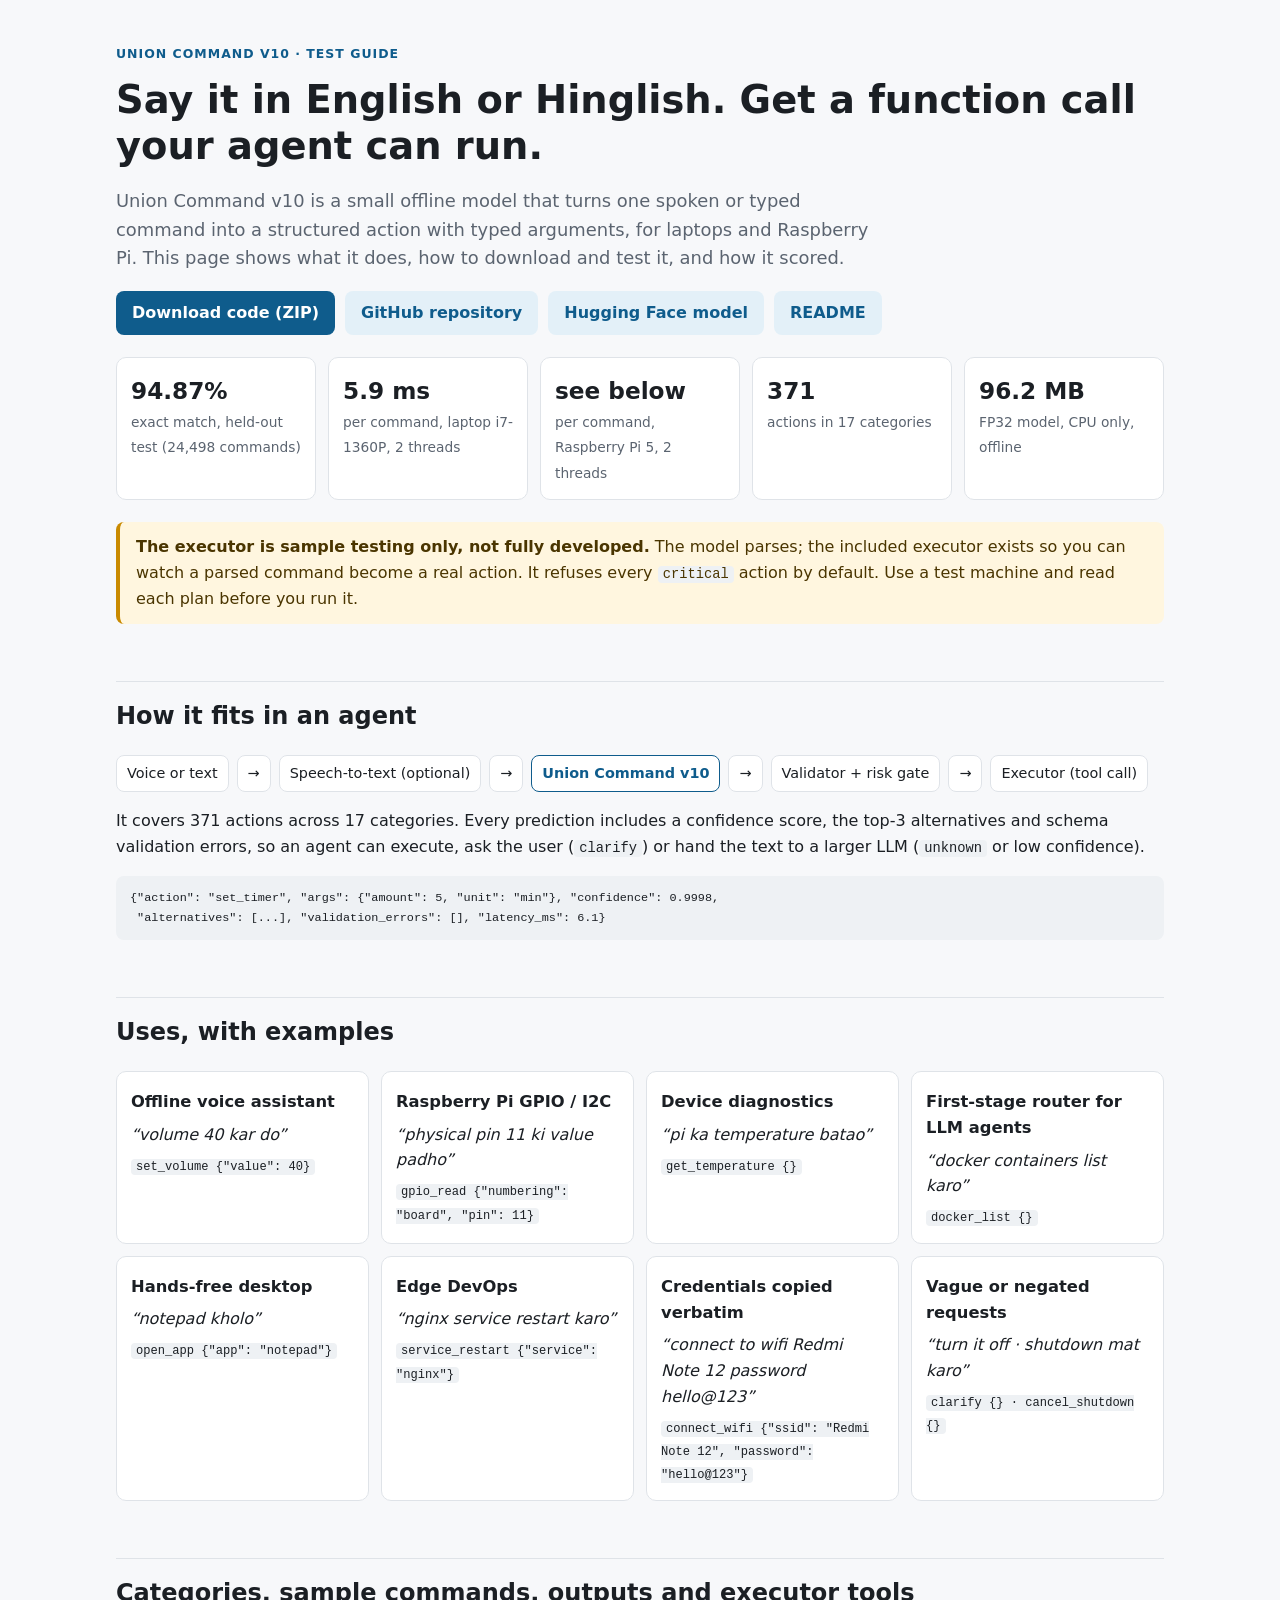
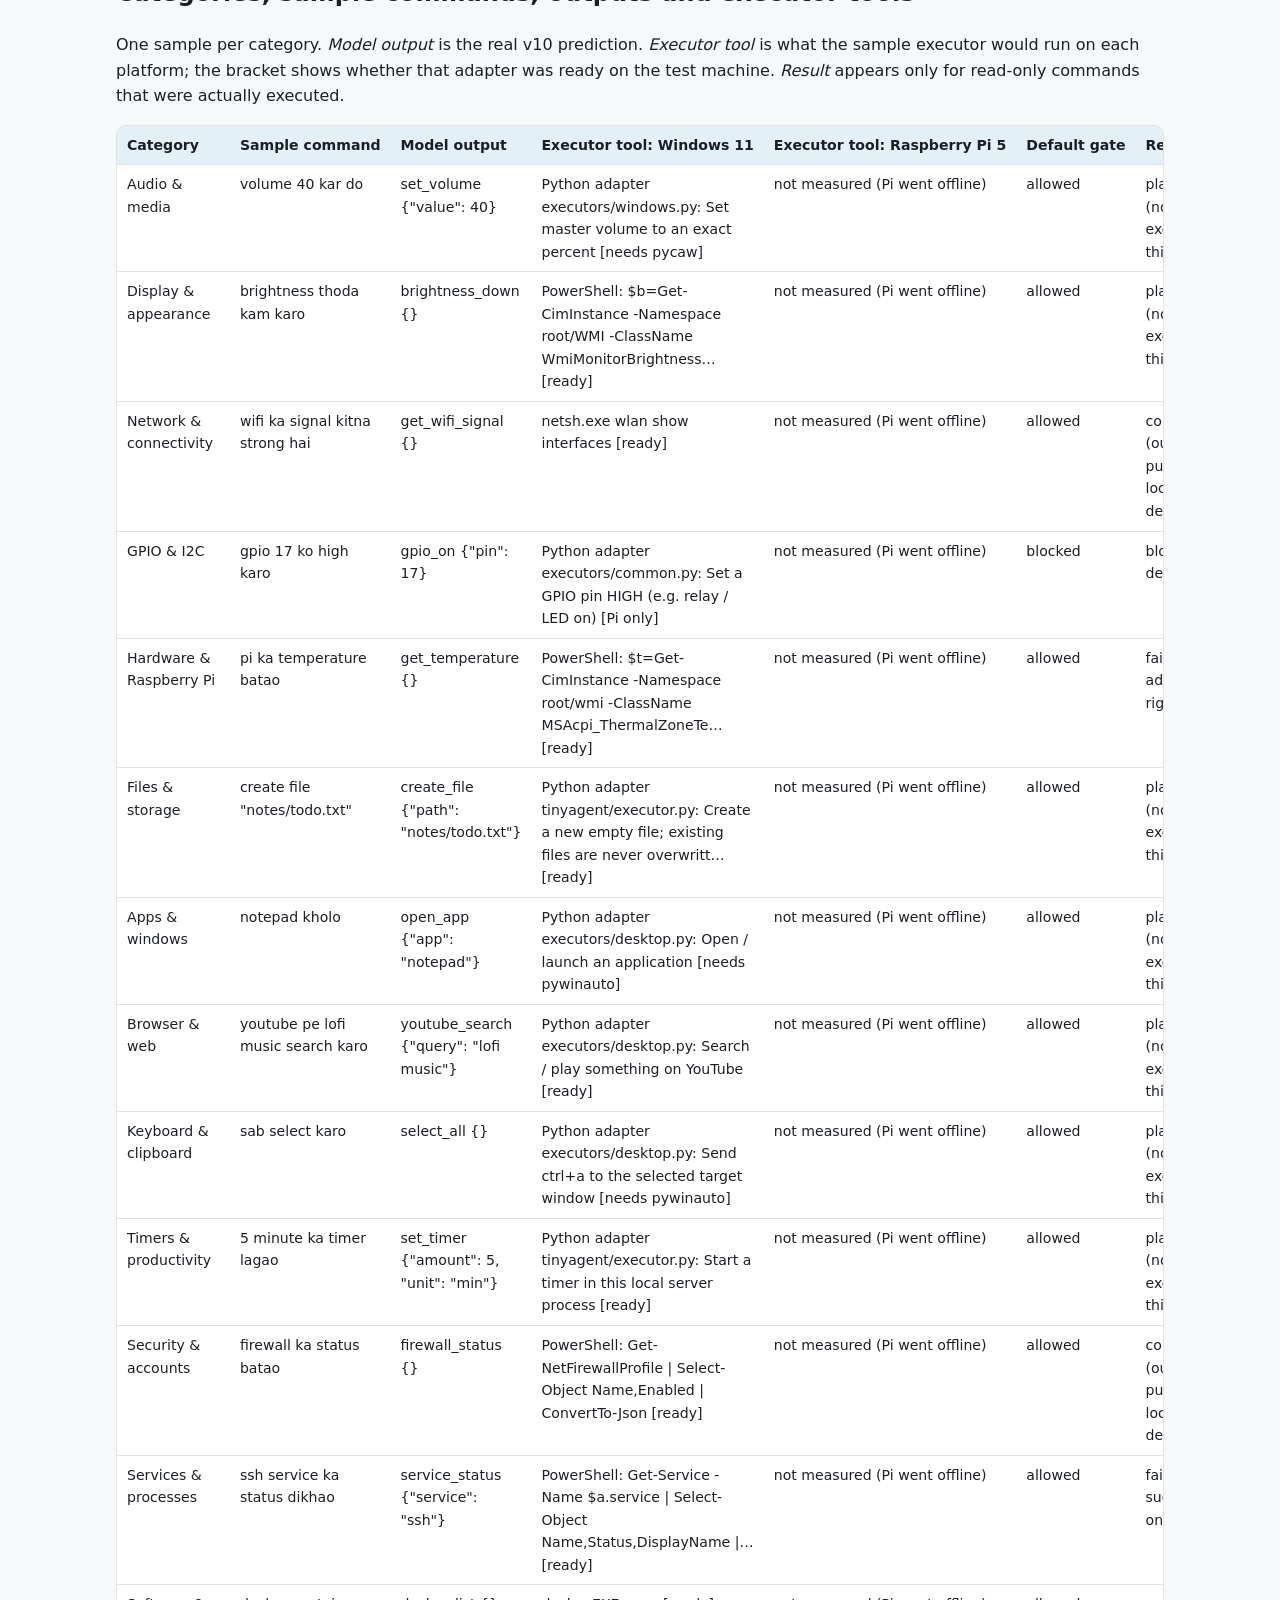
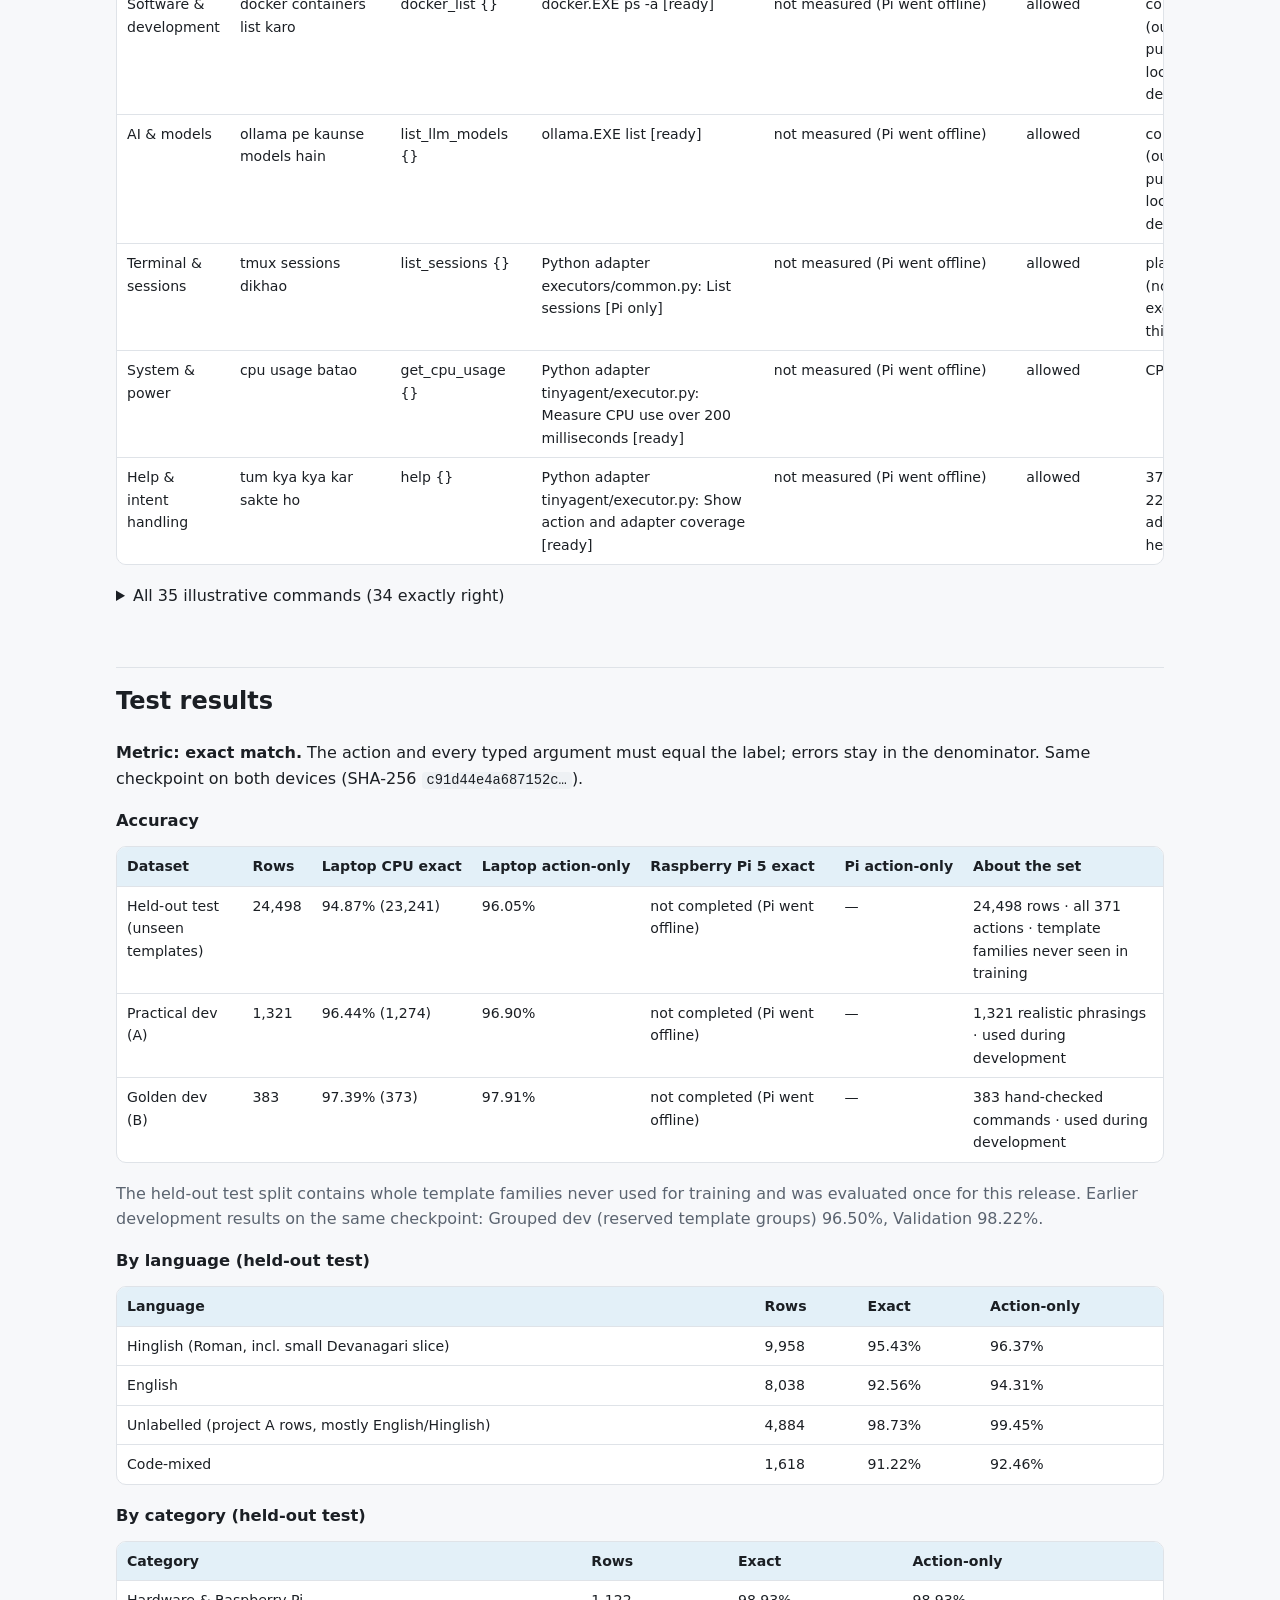
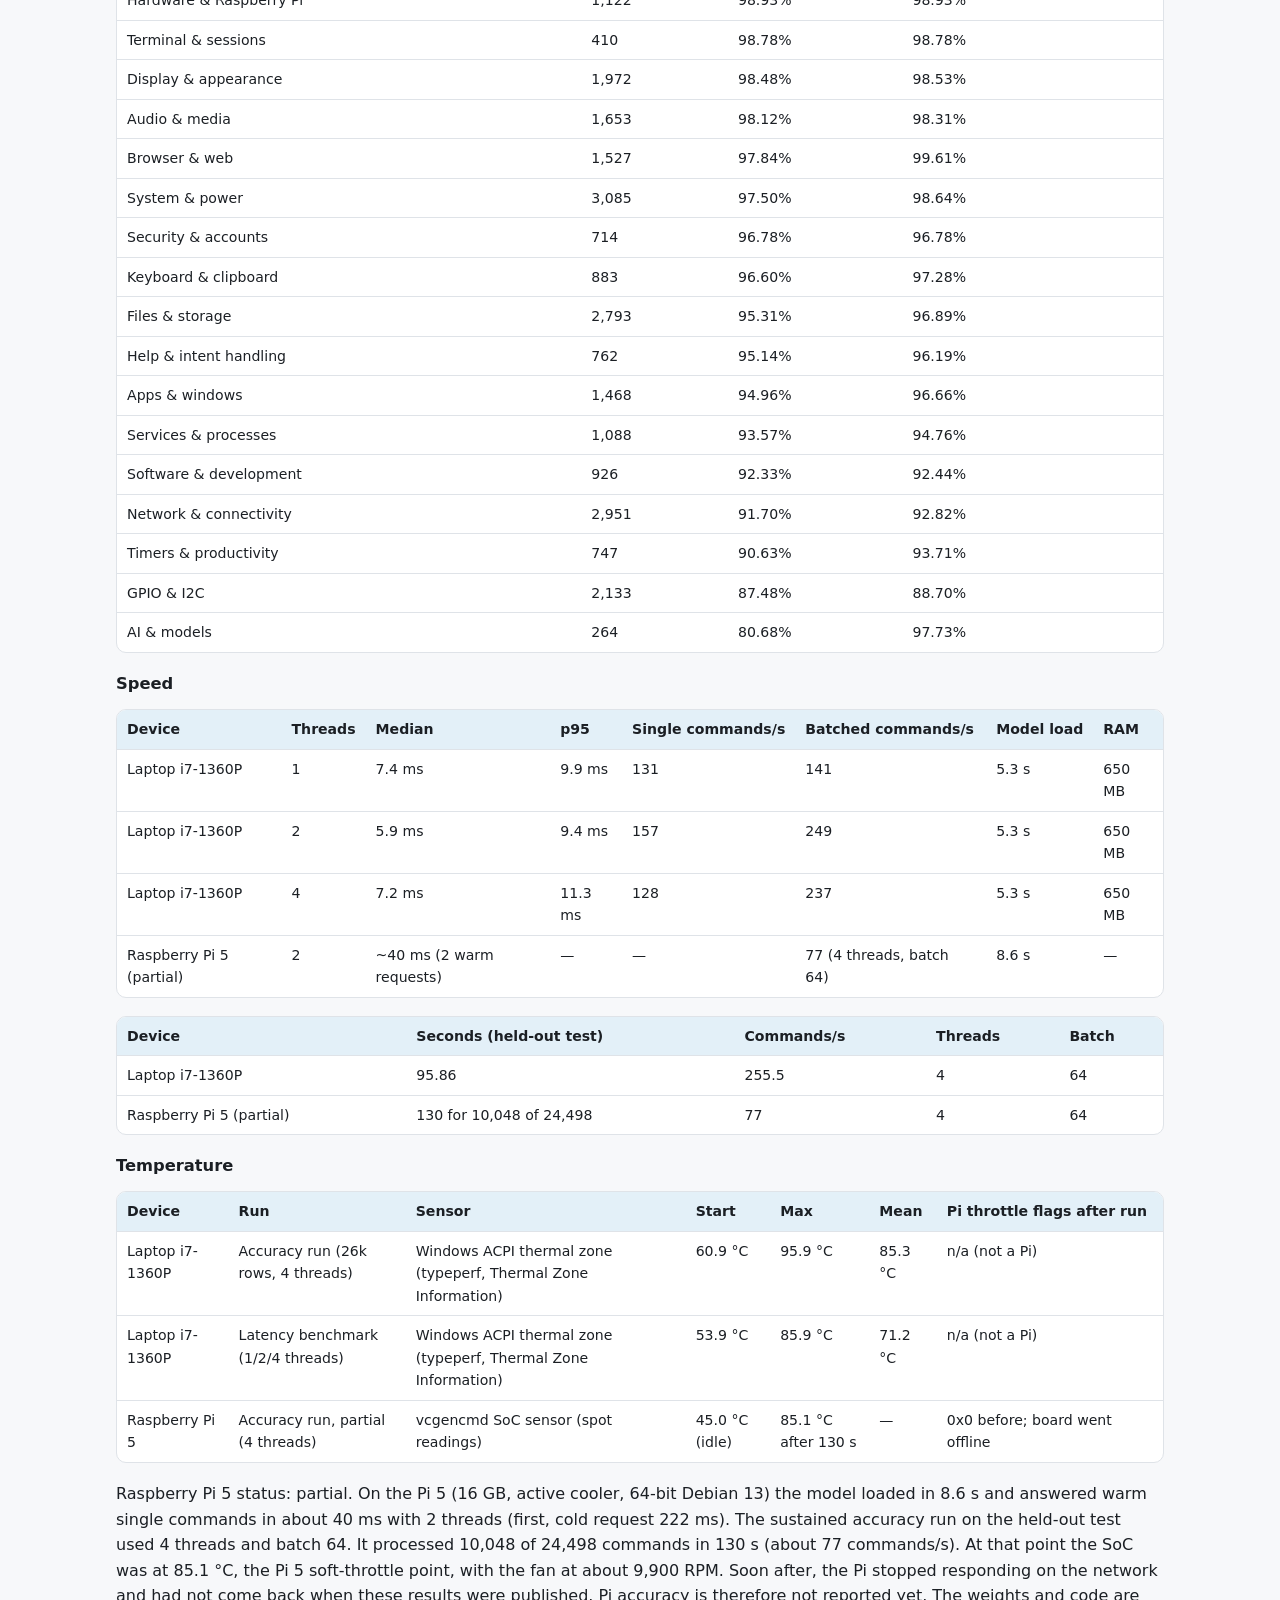
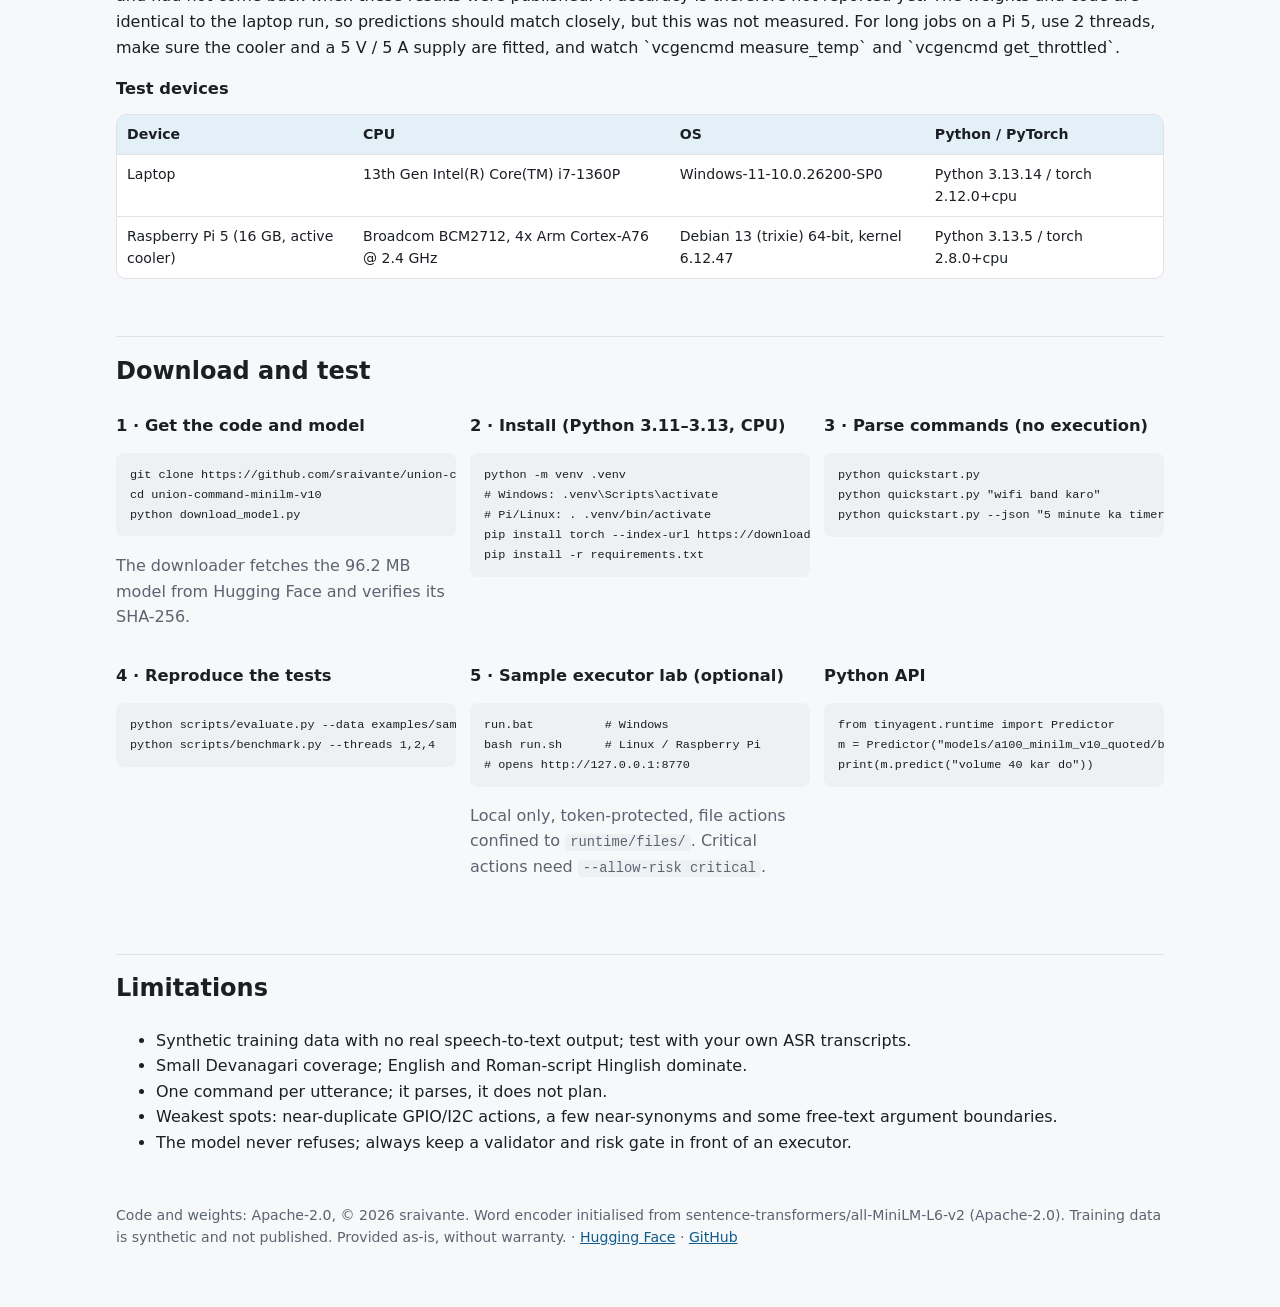
==== commit 2d73ffab: "Sync the main executor from TEST_MODELS_HERE and add partial Pi 5 results - Executor: repeat_last bi" ====
--- a/docs/index.html
+++ b/docs/index.html
@@ -76,7 +76,7 @@
 
 <h2>Categories, sample commands, outputs and executor tools</h2>
 <p>One sample per category. <em>Model output</em> is the real v10 prediction. <em>Executor tool</em> is what the sample executor would run on each platform; the bracket shows whether that adapter was ready on the test machine. <em>Result</em> appears only for read-only commands that were actually executed.</p>
-<div class="table-wrap"><table class=""><thead><tr><th>Category</th><th>Sample command</th><th>Model output</th><th>Executor tool: Windows 11</th><th>Executor tool: Raspberry Pi 5</th><th>Default gate</th><th>Result</th></tr></thead><tbody><tr><td>Audio &amp; media</td><td>volume 40 kar do</td><td>set_volume {&quot;value&quot;: 40}</td><td>Python adapter executors/windows.py: Set master volume to an exact percent [needs pycaw]</td><td>not measured</td><td>allowed</td><td>plan only (not executed in this demo)</td></tr><tr><td>Display &amp; appearance</td><td>brightness thoda kam karo</td><td>brightness_down {}</td><td>PowerShell: $b=Get-CimInstance -Namespace root/WMI -ClassName WmiMonitorBrightness… [ready]</td><td>not measured</td><td>allowed</td><td>plan only (not executed in this demo)</td></tr><tr><td>Network &amp; connectivity</td><td>wifi ka signal kitna strong hai</td><td>get_wifi_signal {}</td><td>netsh.exe wlan show interfaces [ready]</td><td>not measured</td><td>allowed</td><td>completed (output not published: local device details)</td></tr><tr><td>GPIO &amp; I2C</td><td>gpio 17 ko high karo</td><td>gpio_on {&quot;pin&quot;: 17}</td><td>Python adapter executors/common.py: Set a GPIO pin HIGH (e.g. relay / LED on) [Pi only]</td><td>not measured</td><td>blocked</td><td>blocked by default gate</td></tr><tr><td>Hardware &amp; Raspberry Pi</td><td>pi ka temperature batao</td><td>get_temperature {}</td><td>PowerShell: $t=Get-CimInstance -Namespace root/wmi -ClassName MSAcpi_ThermalZoneTe… [ready]</td><td>not measured</td><td>allowed</td><td>failed: needs administrator rights</td></tr><tr><td>Files &amp; storage</td><td>create file &quot;notes/todo.txt&quot;</td><td>create_file {&quot;path&quot;: &quot;notes/todo.txt&quot;}</td><td>Python adapter tinyagent/executor.py: Create a new empty file; existing files are never overwritt… [ready]</td><td>not measured</td><td>allowed</td><td>plan only (not executed in this demo)</td></tr><tr><td>Apps &amp; windows</td><td>notepad kholo</td><td>open_app {&quot;app&quot;: &quot;notepad&quot;}</td><td>Python adapter executors/desktop.py: Open / launch an application [needs pywinauto]</td><td>not measured</td><td>allowed</td><td>plan only (not executed in this demo)</td></tr><tr><td>Browser &amp; web</td><td>youtube pe lofi music search karo</td><td>youtube_search {&quot;query&quot;: &quot;lofi music&quot;}</td><td>Python adapter executors/desktop.py: Search / play something on YouTube [ready]</td><td>not measured</td><td>allowed</td><td>plan only (not executed in this demo)</td></tr><tr><td>Keyboard &amp; clipboard</td><td>sab select karo</td><td>select_all {}</td><td>Python adapter executors/desktop.py: Send ctrl+a to the selected target window [needs pywinauto]</td><td>not measured</td><td>allowed</td><td>plan only (not executed in this demo)</td></tr><tr><td>Timers &amp; productivity</td><td>5 minute ka timer lagao</td><td>set_timer {&quot;amount&quot;: 5, &quot;unit&quot;: &quot;min&quot;}</td><td>Python adapter tinyagent/executor.py: Start a timer in this local server process [ready]</td><td>not measured</td><td>allowed</td><td>plan only (not executed in this demo)</td></tr><tr><td>Security &amp; accounts</td><td>firewall ka status batao</td><td>firewall_status {}</td><td>PowerShell: Get-NetFirewallProfile | Select-Object Name,Enabled | ConvertTo-Json [ready]</td><td>not measured</td><td>allowed</td><td>completed (output not published: local device details)</td></tr><tr><td>Services &amp; processes</td><td>ssh service ka status dikhao</td><td>service_status {&quot;service&quot;: &quot;ssh&quot;}</td><td>PowerShell: Get-Service -Name $a.service | Select-Object Name,Status,DisplayName |… [ready]</td><td>not measured</td><td>allowed</td><td>failed: no such service on this OS</td></tr><tr><td>Software &amp; development</td><td>docker containers list karo</td><td>docker_list {}</td><td>docker.EXE ps -a [ready]</td><td>not measured</td><td>allowed</td><td>completed (output not published: local device details)</td></tr><tr><td>AI &amp; models</td><td>ollama pe kaunse models hain</td><td>list_llm_models {}</td><td>ollama.EXE list [ready]</td><td>not measured</td><td>allowed</td><td>completed (output not published: local device details)</td></tr><tr><td>Terminal &amp; sessions</td><td>tmux sessions dikhao</td><td>list_sessions {}</td><td>Python adapter executors/common.py: List sessions [Pi only]</td><td>not measured</td><td>allowed</td><td>plan only (not executed in this demo)</td></tr><tr><td>System &amp; power</td><td>cpu usage batao</td><td>get_cpu_usage {}</td><td>Python adapter tinyagent/executor.py: Measure CPU use over 200 milliseconds [ready]</td><td>not measured</td><td>allowed</td><td>CPU 8.7 %</td></tr><tr><td>Help &amp; intent handling</td><td>tum kya kya kar sakte ho</td><td>help {}</td><td>Python adapter tinyagent/executor.py: Show action and adapter coverage [ready]</td><td>not measured</td><td>allowed</td><td>371 actions, 220 live adapters here</td></tr></tbody></table></div>
+<div class="table-wrap"><table class=""><thead><tr><th>Category</th><th>Sample command</th><th>Model output</th><th>Executor tool: Windows 11</th><th>Executor tool: Raspberry Pi 5</th><th>Default gate</th><th>Result</th></tr></thead><tbody><tr><td>Audio &amp; media</td><td>volume 40 kar do</td><td>set_volume {&quot;value&quot;: 40}</td><td>Python adapter executors/windows.py: Set master volume to an exact percent [needs pycaw]</td><td>not measured (Pi went offline)</td><td>allowed</td><td>plan only (not executed in this demo)</td></tr><tr><td>Display &amp; appearance</td><td>brightness thoda kam karo</td><td>brightness_down {}</td><td>PowerShell: $b=Get-CimInstance -Namespace root/WMI -ClassName WmiMonitorBrightness… [ready]</td><td>not measured (Pi went offline)</td><td>allowed</td><td>plan only (not executed in this demo)</td></tr><tr><td>Network &amp; connectivity</td><td>wifi ka signal kitna strong hai</td><td>get_wifi_signal {}</td><td>netsh.exe wlan show interfaces [ready]</td><td>not measured (Pi went offline)</td><td>allowed</td><td>completed (output not published: local device details)</td></tr><tr><td>GPIO &amp; I2C</td><td>gpio 17 ko high karo</td><td>gpio_on {&quot;pin&quot;: 17}</td><td>Python adapter executors/common.py: Set a GPIO pin HIGH (e.g. relay / LED on) [Pi only]</td><td>not measured (Pi went offline)</td><td>blocked</td><td>blocked by default gate</td></tr><tr><td>Hardware &amp; Raspberry Pi</td><td>pi ka temperature batao</td><td>get_temperature {}</td><td>PowerShell: $t=Get-CimInstance -Namespace root/wmi -ClassName MSAcpi_ThermalZoneTe… [ready]</td><td>not measured (Pi went offline)</td><td>allowed</td><td>failed: needs administrator rights</td></tr><tr><td>Files &amp; storage</td><td>create file &quot;notes/todo.txt&quot;</td><td>create_file {&quot;path&quot;: &quot;notes/todo.txt&quot;}</td><td>Python adapter tinyagent/executor.py: Create a new empty file; existing files are never overwritt… [ready]</td><td>not measured (Pi went offline)</td><td>allowed</td><td>plan only (not executed in this demo)</td></tr><tr><td>Apps &amp; windows</td><td>notepad kholo</td><td>open_app {&quot;app&quot;: &quot;notepad&quot;}</td><td>Python adapter executors/desktop.py: Open / launch an application [needs pywinauto]</td><td>not measured (Pi went offline)</td><td>allowed</td><td>plan only (not executed in this demo)</td></tr><tr><td>Browser &amp; web</td><td>youtube pe lofi music search karo</td><td>youtube_search {&quot;query&quot;: &quot;lofi music&quot;}</td><td>Python adapter executors/desktop.py: Search / play something on YouTube [ready]</td><td>not measured (Pi went offline)</td><td>allowed</td><td>plan only (not executed in this demo)</td></tr><tr><td>Keyboard &amp; clipboard</td><td>sab select karo</td><td>select_all {}</td><td>Python adapter executors/desktop.py: Send ctrl+a to the selected target window [needs pywinauto]</td><td>not measured (Pi went offline)</td><td>allowed</td><td>plan only (not executed in this demo)</td></tr><tr><td>Timers &amp; productivity</td><td>5 minute ka timer lagao</td><td>set_timer {&quot;amount&quot;: 5, &quot;unit&quot;: &quot;min&quot;}</td><td>Python adapter tinyagent/executor.py: Start a timer in this local server process [ready]</td><td>not measured (Pi went offline)</td><td>allowed</td><td>plan only (not executed in this demo)</td></tr><tr><td>Security &amp; accounts</td><td>firewall ka status batao</td><td>firewall_status {}</td><td>PowerShell: Get-NetFirewallProfile | Select-Object Name,Enabled | ConvertTo-Json [ready]</td><td>not measured (Pi went offline)</td><td>allowed</td><td>completed (output not published: local device details)</td></tr><tr><td>Services &amp; processes</td><td>ssh service ka status dikhao</td><td>service_status {&quot;service&quot;: &quot;ssh&quot;}</td><td>PowerShell: Get-Service -Name $a.service | Select-Object Name,Status,DisplayName |… [ready]</td><td>not measured (Pi went offline)</td><td>allowed</td><td>failed: no such service on this OS</td></tr><tr><td>Software &amp; development</td><td>docker containers list karo</td><td>docker_list {}</td><td>docker.EXE ps -a [ready]</td><td>not measured (Pi went offline)</td><td>allowed</td><td>completed (output not published: local device details)</td></tr><tr><td>AI &amp; models</td><td>ollama pe kaunse models hain</td><td>list_llm_models {}</td><td>ollama.EXE list [ready]</td><td>not measured (Pi went offline)</td><td>allowed</td><td>completed (output not published: local device details)</td></tr><tr><td>Terminal &amp; sessions</td><td>tmux sessions dikhao</td><td>list_sessions {}</td><td>Python adapter executors/common.py: List sessions [Pi only]</td><td>not measured (Pi went offline)</td><td>allowed</td><td>plan only (not executed in this demo)</td></tr><tr><td>System &amp; power</td><td>cpu usage batao</td><td>get_cpu_usage {}</td><td>Python adapter tinyagent/executor.py: Measure CPU use over 200 milliseconds [ready]</td><td>not measured (Pi went offline)</td><td>allowed</td><td>CPU 14.6 %</td></tr><tr><td>Help &amp; intent handling</td><td>tum kya kya kar sakte ho</td><td>help {}</td><td>Python adapter tinyagent/executor.py: Show action and adapter coverage [ready]</td><td>not measured (Pi went offline)</td><td>allowed</td><td>371 actions, 221 live adapters here</td></tr></tbody></table></div>
 <details><summary>All 35 illustrative commands (34 exactly right)</summary>
 <div class="table-wrap"><table class=""><thead><tr><th>Category</th><th>Command</th><th>Model output</th><th>Confidence</th><th>Correct</th></tr></thead><tbody><tr><td>Audio &amp; media</td><td>volume 40 kar do</td><td>set_volume {&quot;value&quot;: 40}</td><td>100%</td><td>✓</td></tr><tr><td>Audio &amp; media</td><td>gaana pause karo</td><td>media_pause {}</td><td>100%</td><td>✓</td></tr><tr><td>Display &amp; appearance</td><td>brightness thoda kam karo</td><td>brightness_down {}</td><td>100%</td><td>✓</td></tr><tr><td>Display &amp; appearance</td><td>dark mode on kar do</td><td>dark_mode_on {}</td><td>100%</td><td>✓</td></tr><tr><td>Network &amp; connectivity</td><td>wifi ka signal kitna strong hai</td><td>get_wifi_signal {}</td><td>100%</td><td>✓</td></tr><tr><td>Network &amp; connectivity</td><td>connect to wifi Redmi Note 12 password hello@123</td><td>connect_wifi {&quot;password&quot;: &quot;hello@123&quot;, &quot;ssid&quot;: &quot;Redmi Note 12&quot;}</td><td>100%</td><td>✓</td></tr><tr><td>GPIO &amp; I2C</td><td>gpio 17 ko high karo</td><td>gpio_on {&quot;pin&quot;: 17}</td><td>100%</td><td>✓</td></tr><tr><td>GPIO &amp; I2C</td><td>physical pin 11 ki value padho</td><td>gpio_read {&quot;numbering&quot;: &quot;board&quot;, &quot;pin&quot;: 11}</td><td>100%</td><td>✓</td></tr><tr><td>GPIO &amp; I2C</td><td>i2c bus scan karo</td><td>i2c_scan {}</td><td>100%</td><td>✓</td></tr><tr><td>Hardware &amp; Raspberry Pi</td><td>pi ka temperature batao</td><td>get_temperature {}</td><td>82%</td><td>✓</td></tr><tr><td>Hardware &amp; Raspberry Pi</td><td>fan speed kitni hai</td><td>get_fan_speed {}</td><td>100%</td><td>✓</td></tr><tr><td>Files &amp; storage</td><td>create file &quot;notes/todo.txt&quot;</td><td>create_file {&quot;path&quot;: &quot;notes/todo.txt&quot;}</td><td>100%</td><td>✓</td></tr><tr><td>Files &amp; storage</td><td>disk space kitna bacha hai</td><td>get_disk_space {}</td><td>100%</td><td>✓</td></tr><tr><td>Apps &amp; windows</td><td>notepad kholo</td><td>open_app {&quot;app&quot;: &quot;notepad&quot;}</td><td>100%</td><td>✓</td></tr><tr><td>Apps &amp; windows</td><td>is window ko minimize karo</td><td>minimize_window {}</td><td>100%</td><td>✓</td></tr><tr><td>Browser &amp; web</td><td>youtube pe lofi music search karo</td><td>youtube_search {&quot;query&quot;: &quot;lofi music&quot;}</td><td>100%</td><td>✓</td></tr><tr><td>Browser &amp; web</td><td>login to github username dev_user password Test@123</td><td>web_login {&quot;password&quot;: &quot;Test@123&quot;, &quot;site&quot;: &quot;github&quot;, &quot;username&quot;: &quot;dev_user&quot;}</td><td>100%</td><td>✓</td></tr><tr><td>Keyboard &amp; clipboard</td><td>sab select karo</td><td>select_all {}</td><td>100%</td><td>✓</td></tr><tr><td>Keyboard &amp; clipboard</td><td>clipboard history dikhao</td><td>clipboard_history {}</td><td>100%</td><td>✓</td></tr><tr><td>Timers &amp; productivity</td><td>5 minute ka timer lagao</td><td>set_timer {&quot;amount&quot;: 5, &quot;unit&quot;: &quot;min&quot;}</td><td>100%</td><td>✓</td></tr><tr><td>Timers &amp; productivity</td><td>calculate 12 + 8</td><td>calculate {&quot;expression&quot;: &quot;12 + 8&quot;}</td><td>100%</td><td>✓</td></tr><tr><td>Security &amp; accounts</td><td>firewall ka status batao</td><td>firewall_status {}</td><td>100%</td><td>✓</td></tr><tr><td>Security &amp; accounts</td><td>firewall mein port 8080 allow karo</td><td>firewall_allow {&quot;port&quot;: 8080}</td><td>100%</td><td>✓</td></tr><tr><td>Services &amp; processes</td><td>ssh service ka status dikhao</td><td>service_status {&quot;service&quot;: &quot;ssh&quot;}</td><td>100%</td><td>✓</td></tr><tr><td>Services &amp; processes</td><td>nginx service restart karo</td><td>service_restart {&quot;service&quot;: &quot;nginx&quot;}</td><td>100%</td><td>✓</td></tr><tr><td>Software &amp; development</td><td>docker containers list karo</td><td>docker_list {}</td><td>100%</td><td>✓</td></tr><tr><td>Software &amp; development</td><td>numpy python package install karo</td><td>install_python_package {&quot;name&quot;: &quot;numpy&quot;}</td><td>100%</td><td>✓</td></tr><tr><td>AI &amp; models</td><td>ollama pe kaunse models hain</td><td>list_llm_models {}</td><td>100%</td><td>✓</td></tr><tr><td>AI &amp; models</td><td>llama3 model chalao</td><td>run_llm {&quot;model&quot;: &quot;llama3&quot;}</td><td>100%</td><td>✓</td></tr><tr><td>Terminal &amp; sessions</td><td>tmux sessions dikhao</td><td>list_sessions {}</td><td>100%</td><td>✓</td></tr><tr><td>Terminal &amp; sessions</td><td>run command &quot;ls -la&quot;</td><td>run_command {&quot;command&quot;: &quot;command \&quot;ls -la&quot;}</td><td>100%</td><td>✗ (see note)</td></tr><tr><td>System &amp; power</td><td>cpu usage batao</td><td>get_cpu_usage {}</td><td>100%</td><td>✓</td></tr><tr><td>System &amp; power</td><td>10 min baad shutdown kar dena</td><td>shutdown {&quot;amount&quot;: 10, &quot;unit&quot;: &quot;min&quot;}</td><td>100%</td><td>✓</td></tr><tr><td>Help &amp; intent handling</td><td>tum kya kya kar sakte ho</td><td>help {}</td><td>100%</td><td>✓</td></tr><tr><td>Help &amp; intent handling</td><td>turn it off</td><td>clarify {}</td><td>100%</td><td>✓</td></tr></tbody></table></div>
 <ul><li><code>run command &quot;ls -la&quot;</code> gave <code>run_command {&quot;command&quot;: &quot;command \&quot;ls -la&quot;}</code>; expected <code>run_command {&quot;command&quot;: &quot;ls -la&quot;}</code>.</li></ul>
@@ -85,20 +85,20 @@
 <h2>Test results</h2>
 <p><strong>Metric: exact match.</strong> The action and every typed argument must equal the label; errors stay in the denominator. Same checkpoint on both devices (SHA-256 <code>c91d44e4a687152c…</code>).</p>
 <h3>Accuracy</h3>
-<div class="table-wrap"><table class=""><thead><tr><th>Dataset</th><th>Rows</th><th>Laptop CPU exact</th><th>Laptop action-only</th><th>Raspberry Pi 5 exact</th><th>Pi action-only</th><th>About the set</th></tr></thead><tbody><tr><td>Held-out test (unseen templates)</td><td>24,498</td><td>94.87% (23,241)</td><td>96.05%</td><td>not measured</td><td>—</td><td>24,498 rows · all 371 actions · template families never seen in training</td></tr><tr><td>Practical dev (A)</td><td>1,321</td><td>96.44% (1,274)</td><td>96.90%</td><td>not measured</td><td>—</td><td>1,321 realistic phrasings · used during development</td></tr><tr><td>Golden dev (B)</td><td>383</td><td>97.39% (373)</td><td>97.91%</td><td>not measured</td><td>—</td><td>383 hand-checked commands · used during development</td></tr></tbody></table></div>
+<div class="table-wrap"><table class=""><thead><tr><th>Dataset</th><th>Rows</th><th>Laptop CPU exact</th><th>Laptop action-only</th><th>Raspberry Pi 5 exact</th><th>Pi action-only</th><th>About the set</th></tr></thead><tbody><tr><td>Held-out test (unseen templates)</td><td>24,498</td><td>94.87% (23,241)</td><td>96.05%</td><td>not completed (Pi went offline)</td><td>—</td><td>24,498 rows · all 371 actions · template families never seen in training</td></tr><tr><td>Practical dev (A)</td><td>1,321</td><td>96.44% (1,274)</td><td>96.90%</td><td>not completed (Pi went offline)</td><td>—</td><td>1,321 realistic phrasings · used during development</td></tr><tr><td>Golden dev (B)</td><td>383</td><td>97.39% (373)</td><td>97.91%</td><td>not completed (Pi went offline)</td><td>—</td><td>383 hand-checked commands · used during development</td></tr></tbody></table></div>
 <p class="muted">The held-out test split contains whole template families never used for training and was evaluated once for this release. Earlier development results on the same checkpoint: Grouped dev (reserved template groups) 96.50%, Validation 98.22%.</p>
 <h3>By language (held-out test)</h3>
 <div class="table-wrap"><table class=""><thead><tr><th>Language</th><th>Rows</th><th>Exact</th><th>Action-only</th></tr></thead><tbody><tr><td>Hinglish (Roman, incl. small Devanagari slice)</td><td>9,958</td><td>95.43%</td><td>96.37%</td></tr><tr><td>English</td><td>8,038</td><td>92.56%</td><td>94.31%</td></tr><tr><td>Unlabelled (project A rows, mostly English/Hinglish)</td><td>4,884</td><td>98.73%</td><td>99.45%</td></tr><tr><td>Code-mixed</td><td>1,618</td><td>91.22%</td><td>92.46%</td></tr></tbody></table></div>
 <h3>By category (held-out test)</h3>
 <div class="table-wrap"><table class=""><thead><tr><th>Category</th><th>Rows</th><th>Exact</th><th>Action-only</th></tr></thead><tbody><tr><td>Hardware &amp; Raspberry Pi</td><td>1,122</td><td>98.93%</td><td>98.93%</td></tr><tr><td>Terminal &amp; sessions</td><td>410</td><td>98.78%</td><td>98.78%</td></tr><tr><td>Display &amp; appearance</td><td>1,972</td><td>98.48%</td><td>98.53%</td></tr><tr><td>Audio &amp; media</td><td>1,653</td><td>98.12%</td><td>98.31%</td></tr><tr><td>Browser &amp; web</td><td>1,527</td><td>97.84%</td><td>99.61%</td></tr><tr><td>System &amp; power</td><td>3,085</td><td>97.50%</td><td>98.64%</td></tr><tr><td>Security &amp; accounts</td><td>714</td><td>96.78%</td><td>96.78%</td></tr><tr><td>Keyboard &amp; clipboard</td><td>883</td><td>96.60%</td><td>97.28%</td></tr><tr><td>Files &amp; storage</td><td>2,793</td><td>95.31%</td><td>96.89%</td></tr><tr><td>Help &amp; intent handling</td><td>762</td><td>95.14%</td><td>96.19%</td></tr><tr><td>Apps &amp; windows</td><td>1,468</td><td>94.96%</td><td>96.66%</td></tr><tr><td>Services &amp; processes</td><td>1,088</td><td>93.57%</td><td>94.76%</td></tr><tr><td>Software &amp; development</td><td>926</td><td>92.33%</td><td>92.44%</td></tr><tr><td>Network &amp; connectivity</td><td>2,951</td><td>91.70%</td><td>92.82%</td></tr><tr><td>Timers &amp; productivity</td><td>747</td><td>90.63%</td><td>93.71%</td></tr><tr><td>GPIO &amp; I2C</td><td>2,133</td><td>87.48%</td><td>88.70%</td></tr><tr><td>AI &amp; models</td><td>264</td><td>80.68%</td><td>97.73%</td></tr></tbody></table></div>
 <h3>Speed</h3>
-<div class="table-wrap"><table class=""><thead><tr><th>Device</th><th>Threads</th><th>Median</th><th>p95</th><th>Single commands/s</th><th>Batched commands/s</th><th>Model load</th><th>RAM</th></tr></thead><tbody><tr><td>Laptop i7-1360P</td><td>1</td><td>7.4 ms</td><td>9.9 ms</td><td>131</td><td>141</td><td>5.3 s</td><td>650 MB</td></tr><tr><td>Laptop i7-1360P</td><td>2</td><td>5.9 ms</td><td>9.4 ms</td><td>157</td><td>249</td><td>5.3 s</td><td>650 MB</td></tr><tr><td>Laptop i7-1360P</td><td>4</td><td>7.2 ms</td><td>11.3 ms</td><td>128</td><td>237</td><td>5.3 s</td><td>650 MB</td></tr><tr><td>Raspberry Pi 5</td><td>—</td><td>not measured</td><td>—</td><td>—</td><td>—</td><td>—</td><td>—</td></tr></tbody></table></div>
-<div class="table-wrap"><table class=""><thead><tr><th>Device</th><th>Seconds (held-out test)</th><th>Commands/s</th><th>Threads</th><th>Batch</th></tr></thead><tbody><tr><td>Laptop i7-1360P</td><td>95.86</td><td>255.5</td><td>4</td><td>64</td></tr></tbody></table></div>
+<div class="table-wrap"><table class=""><thead><tr><th>Device</th><th>Threads</th><th>Median</th><th>p95</th><th>Single commands/s</th><th>Batched commands/s</th><th>Model load</th><th>RAM</th></tr></thead><tbody><tr><td>Laptop i7-1360P</td><td>1</td><td>7.4 ms</td><td>9.9 ms</td><td>131</td><td>141</td><td>5.3 s</td><td>650 MB</td></tr><tr><td>Laptop i7-1360P</td><td>2</td><td>5.9 ms</td><td>9.4 ms</td><td>157</td><td>249</td><td>5.3 s</td><td>650 MB</td></tr><tr><td>Laptop i7-1360P</td><td>4</td><td>7.2 ms</td><td>11.3 ms</td><td>128</td><td>237</td><td>5.3 s</td><td>650 MB</td></tr><tr><td>Raspberry Pi 5 (partial)</td><td>2</td><td>~40 ms (2 warm requests)</td><td>—</td><td>—</td><td>77 (4 threads, batch 64)</td><td>8.6 s</td><td>—</td></tr></tbody></table></div>
+<div class="table-wrap"><table class=""><thead><tr><th>Device</th><th>Seconds (held-out test)</th><th>Commands/s</th><th>Threads</th><th>Batch</th></tr></thead><tbody><tr><td>Laptop i7-1360P</td><td>95.86</td><td>255.5</td><td>4</td><td>64</td></tr><tr><td>Raspberry Pi 5 (partial)</td><td>130 for 10,048 of 24,498</td><td>77</td><td>4</td><td>64</td></tr></tbody></table></div>
 <h3>Temperature</h3>
-<div class="table-wrap"><table class=""><thead><tr><th>Device</th><th>Run</th><th>Sensor</th><th>Start</th><th>Max</th><th>Mean</th><th>Pi throttle flags after run</th></tr></thead><tbody><tr><td>Laptop i7-1360P</td><td>Accuracy run (26k rows, 4 threads)</td><td>Windows ACPI thermal zone (typeperf, Thermal Zone Information)</td><td>60.9 °C</td><td>95.9 °C</td><td>85.3 °C</td><td>n/a (not a Pi)</td></tr><tr><td>Laptop i7-1360P</td><td>Latency benchmark (1/2/4 threads)</td><td>Windows ACPI thermal zone (typeperf, Thermal Zone Information)</td><td>53.9 °C</td><td>85.9 °C</td><td>71.2 °C</td><td>n/a (not a Pi)</td></tr><tr><td>Raspberry Pi 5</td><td>Accuracy run</td><td>not measured</td><td>—</td><td>—</td><td>—</td><td>—</td></tr><tr><td>Raspberry Pi 5</td><td>Latency benchmark</td><td>not measured</td><td>—</td><td>—</td><td>—</td><td>—</td></tr></tbody></table></div>
-<p></p>
+<div class="table-wrap"><table class=""><thead><tr><th>Device</th><th>Run</th><th>Sensor</th><th>Start</th><th>Max</th><th>Mean</th><th>Pi throttle flags after run</th></tr></thead><tbody><tr><td>Laptop i7-1360P</td><td>Accuracy run (26k rows, 4 threads)</td><td>Windows ACPI thermal zone (typeperf, Thermal Zone Information)</td><td>60.9 °C</td><td>95.9 °C</td><td>85.3 °C</td><td>n/a (not a Pi)</td></tr><tr><td>Laptop i7-1360P</td><td>Latency benchmark (1/2/4 threads)</td><td>Windows ACPI thermal zone (typeperf, Thermal Zone Information)</td><td>53.9 °C</td><td>85.9 °C</td><td>71.2 °C</td><td>n/a (not a Pi)</td></tr><tr><td>Raspberry Pi 5</td><td>Accuracy run, partial (4 threads)</td><td>vcgencmd SoC sensor (spot readings)</td><td>45.0 °C (idle)</td><td>85.1 °C after 130 s</td><td>—</td><td>0x0 before; board went offline</td></tr></tbody></table></div>
+<p>Raspberry Pi 5 status: partial. On the Pi 5 (16 GB, active cooler, 64-bit Debian 13) the model loaded in 8.6 s and answered warm single commands in about 40 ms with 2 threads (first, cold request 222 ms). The sustained accuracy run on the held-out test used 4 threads and batch 64. It processed 10,048 of 24,498 commands in 130 s (about 77 commands/s). At that point the SoC was at 85.1 °C, the Pi 5 soft-throttle point, with the fan at about 9,900 RPM. Soon after, the Pi stopped responding on the network and had not come back when these results were published. Pi accuracy is therefore not reported yet. The weights and code are identical to the laptop run, so predictions should match closely, but this was not measured. For long jobs on a Pi 5, use 2 threads, make sure the cooler and a 5 V / 5 A supply are fitted, and watch `vcgencmd measure_temp` and `vcgencmd get_throttled`.</p>
 <h3>Test devices</h3>
-<div class="table-wrap"><table class=""><thead><tr><th>Device</th><th>CPU</th><th>OS</th><th>Python / PyTorch</th></tr></thead><tbody><tr><td>Laptop</td><td>13th Gen Intel(R) Core(TM) i7-1360P</td><td>Windows-11-10.0.26200-SP0</td><td>Python 3.13.14 / torch 2.12.0+cpu</td></tr></tbody></table></div>
+<div class="table-wrap"><table class=""><thead><tr><th>Device</th><th>CPU</th><th>OS</th><th>Python / PyTorch</th></tr></thead><tbody><tr><td>Laptop</td><td>13th Gen Intel(R) Core(TM) i7-1360P</td><td>Windows-11-10.0.26200-SP0</td><td>Python 3.13.14 / torch 2.12.0+cpu</td></tr><tr><td>Raspberry Pi 5 (16 GB, active cooler)</td><td>Broadcom BCM2712, 4x Arm Cortex-A76 @ 2.4 GHz</td><td>Debian 13 (trixie) 64-bit, kernel 6.12.47</td><td>Python 3.13.5 / torch 2.8.0+cpu</td></tr></tbody></table></div>
 
 <h2>Download and test</h2>
 <div class="steps">
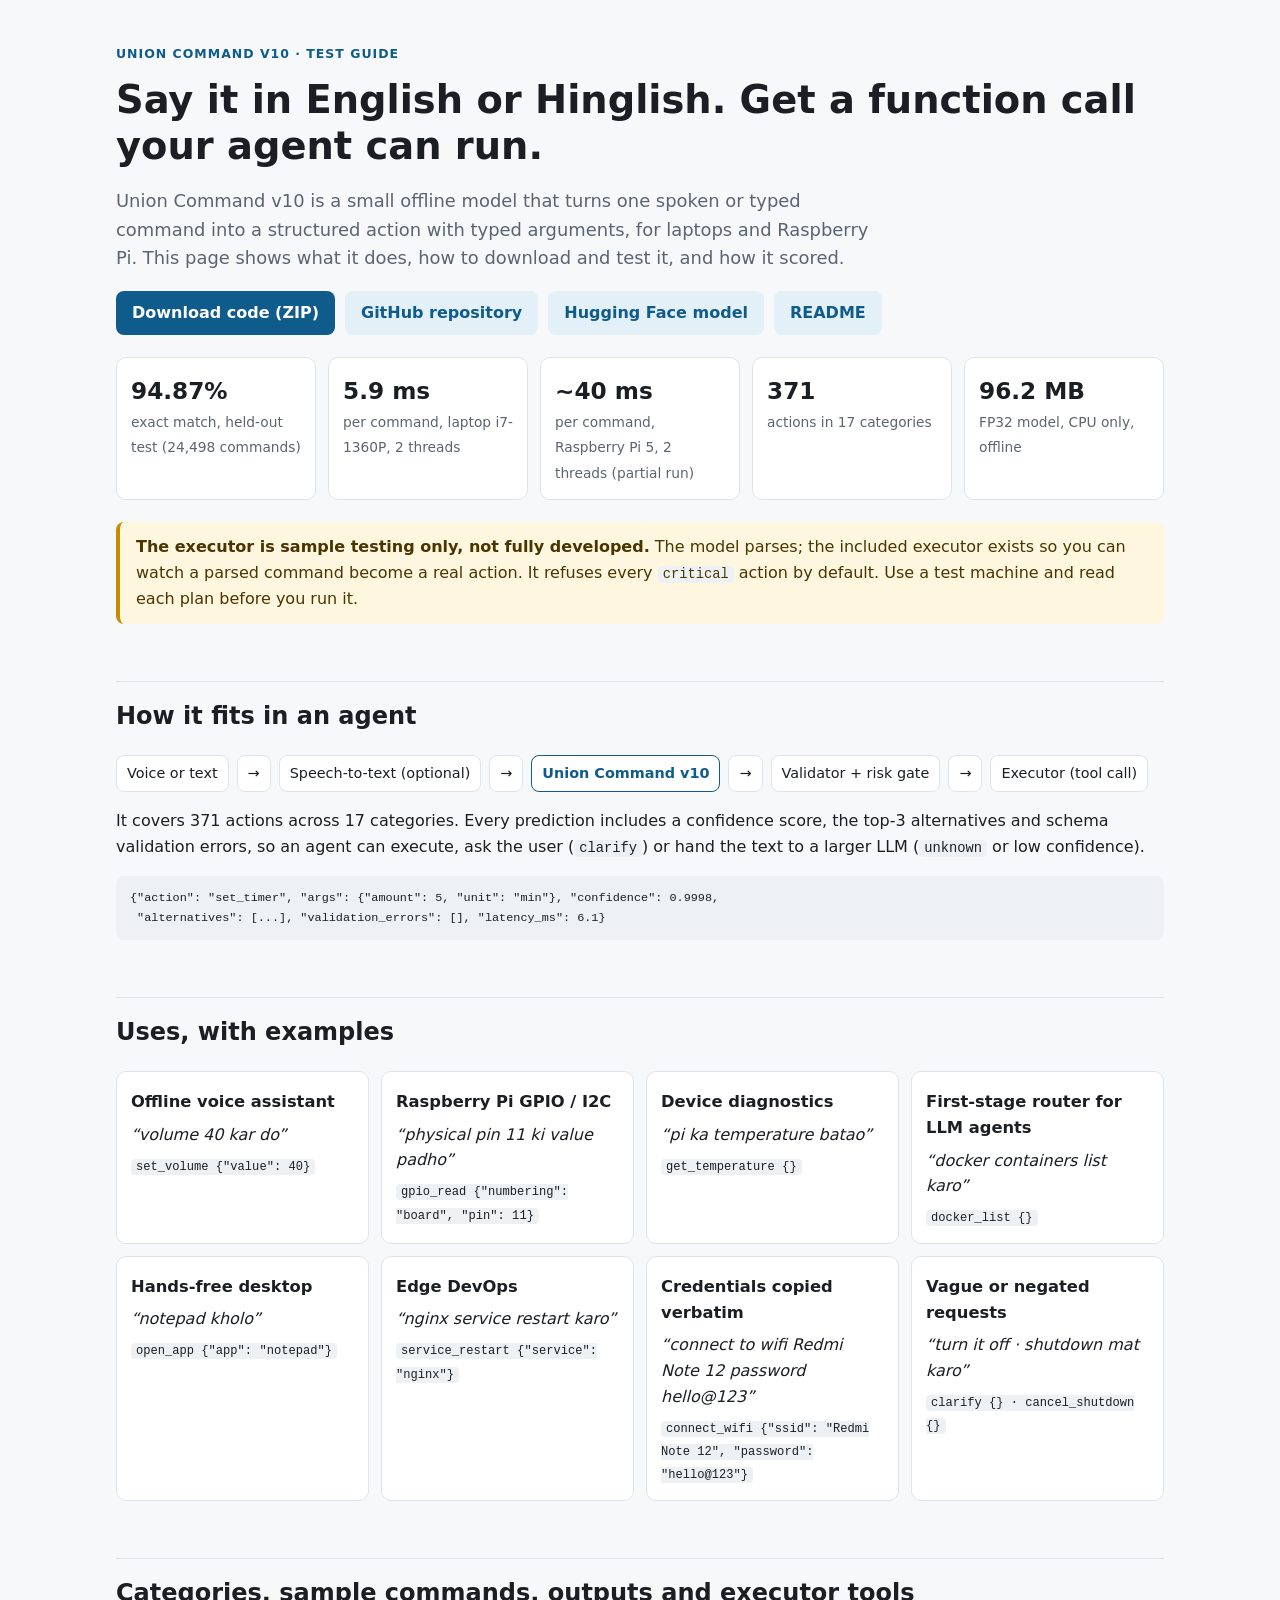
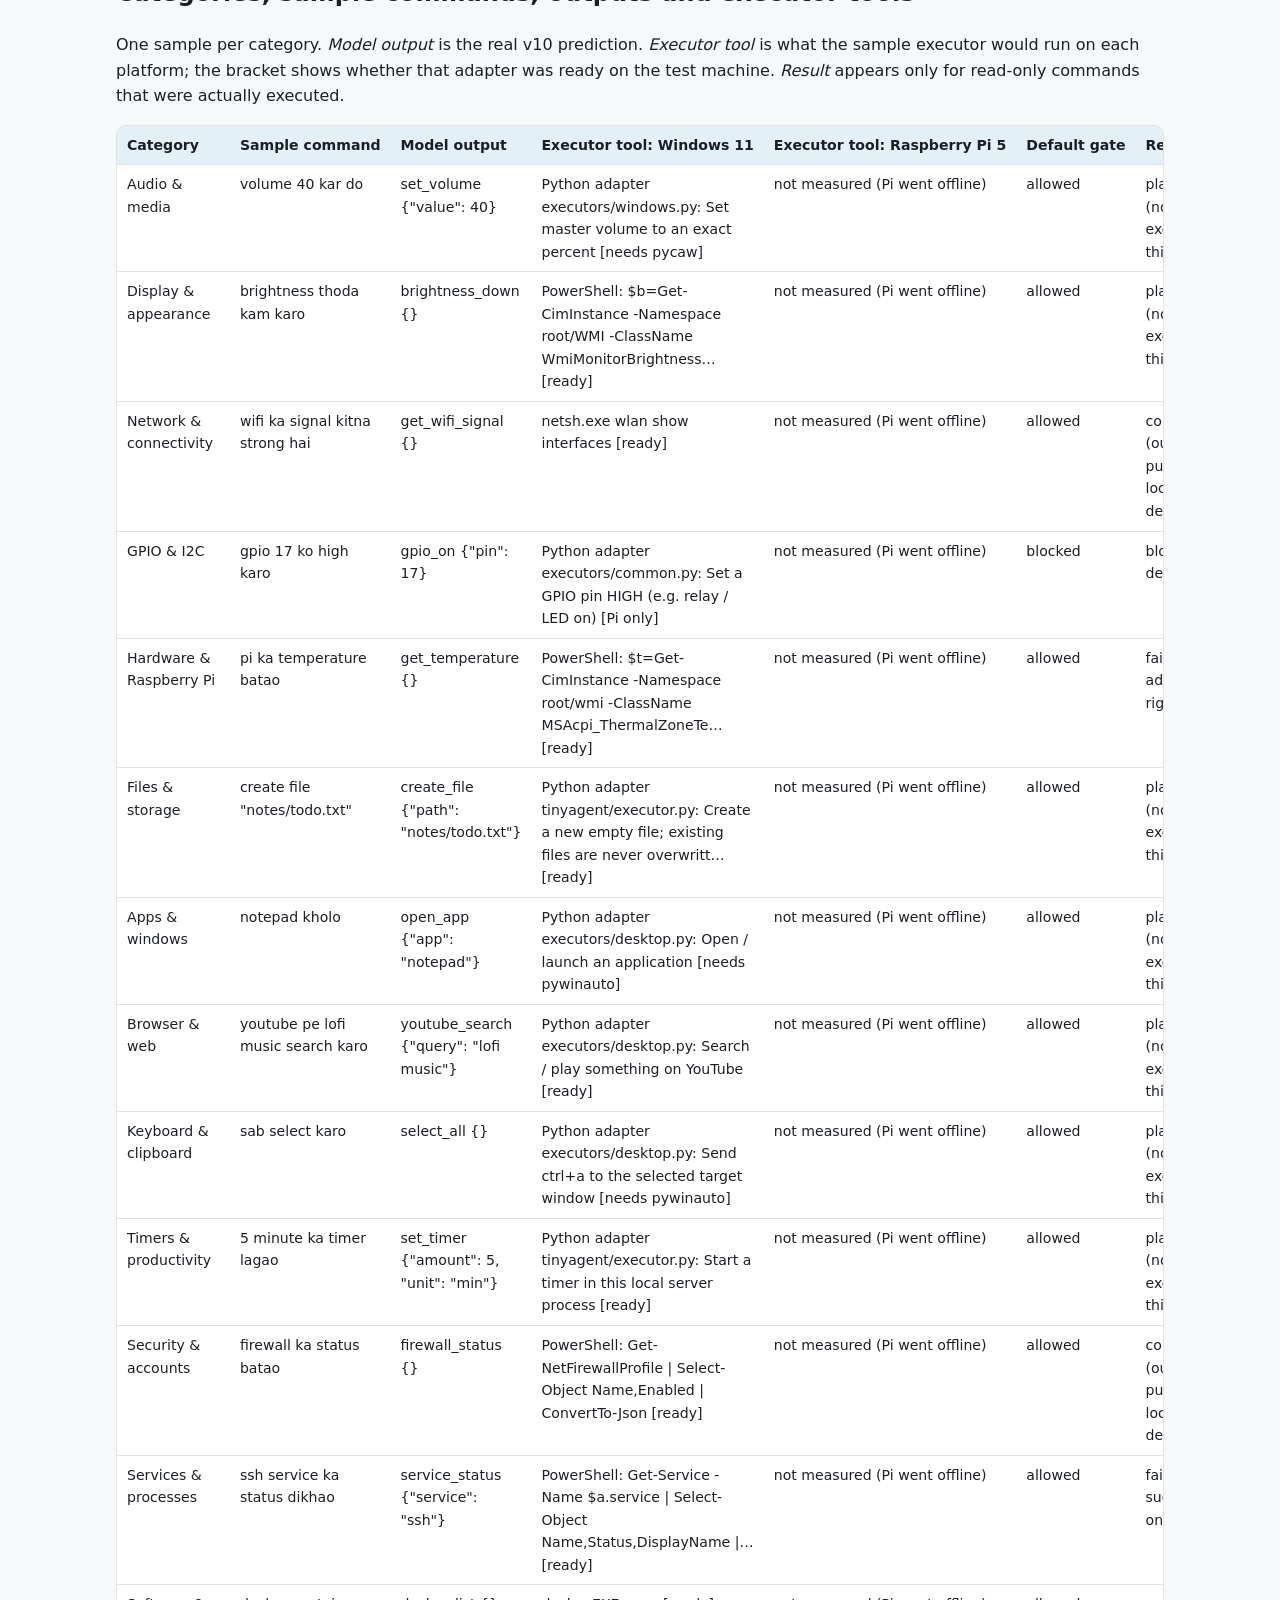
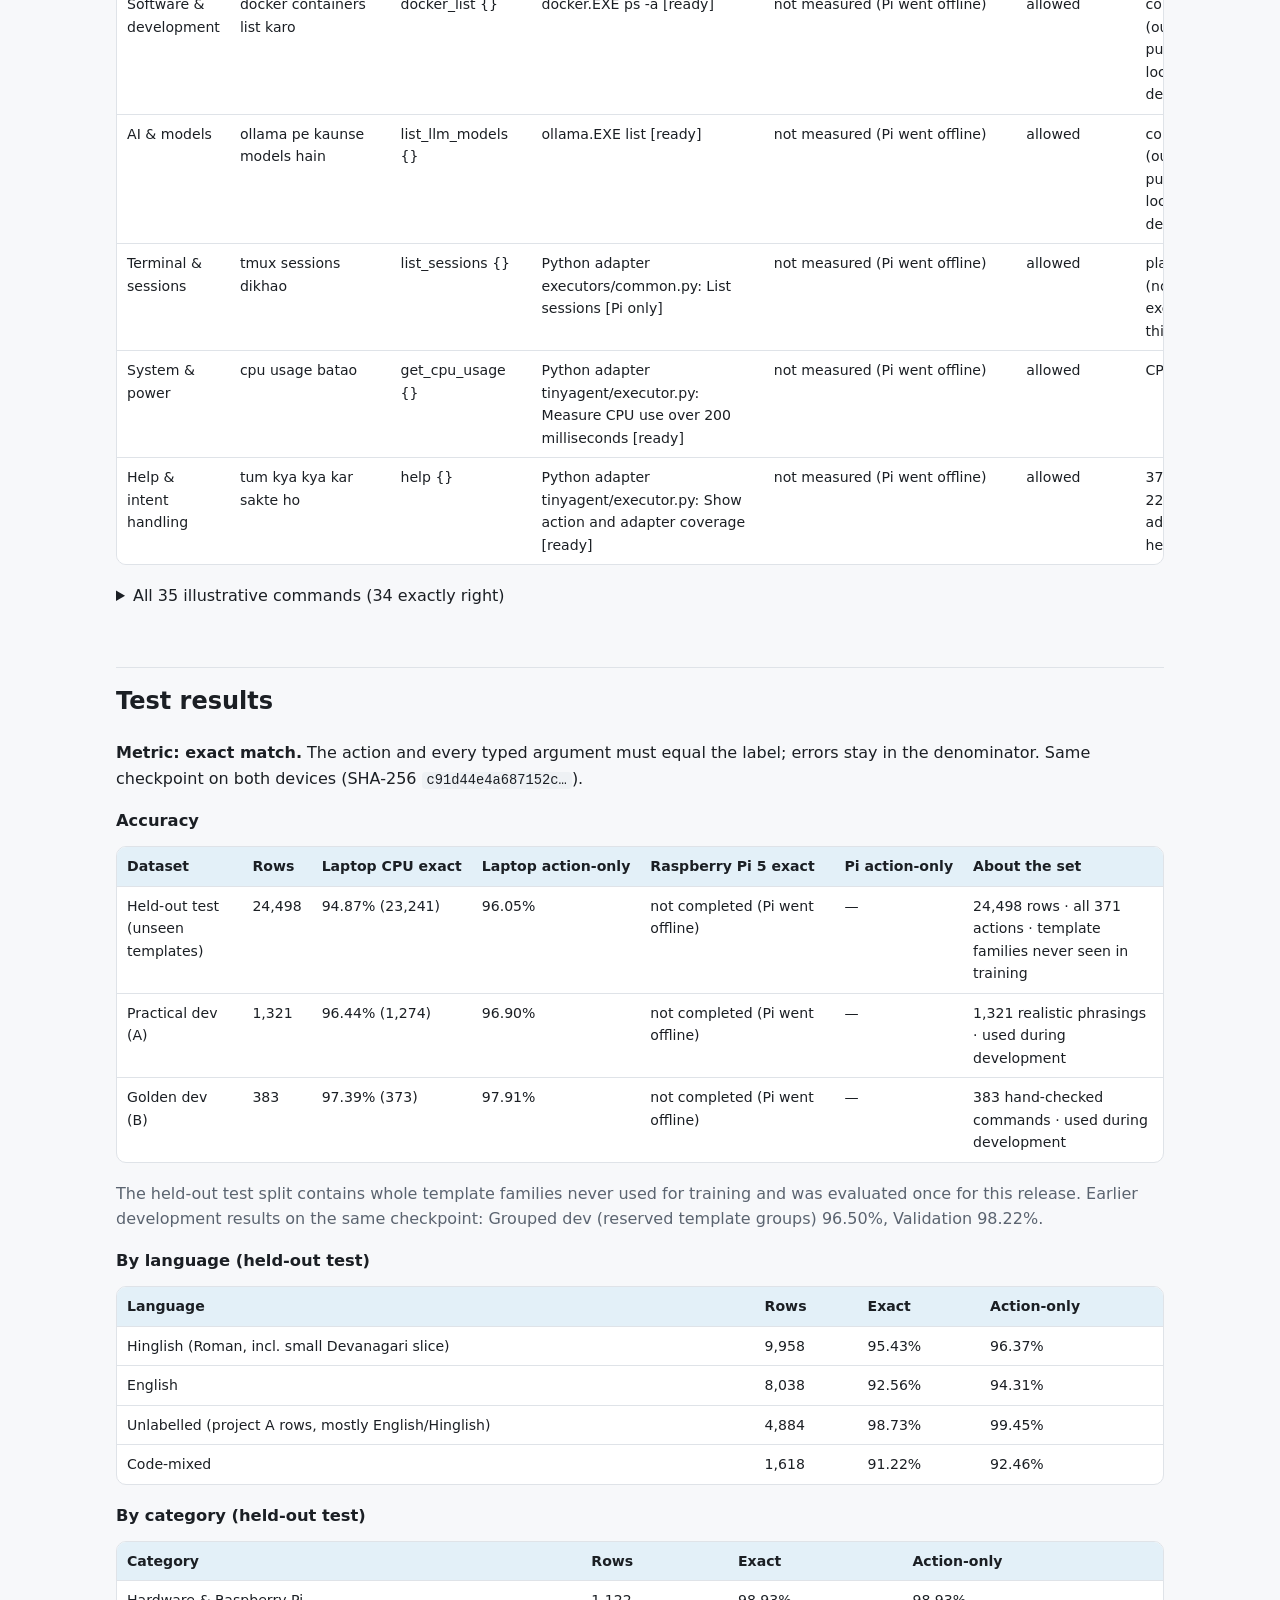
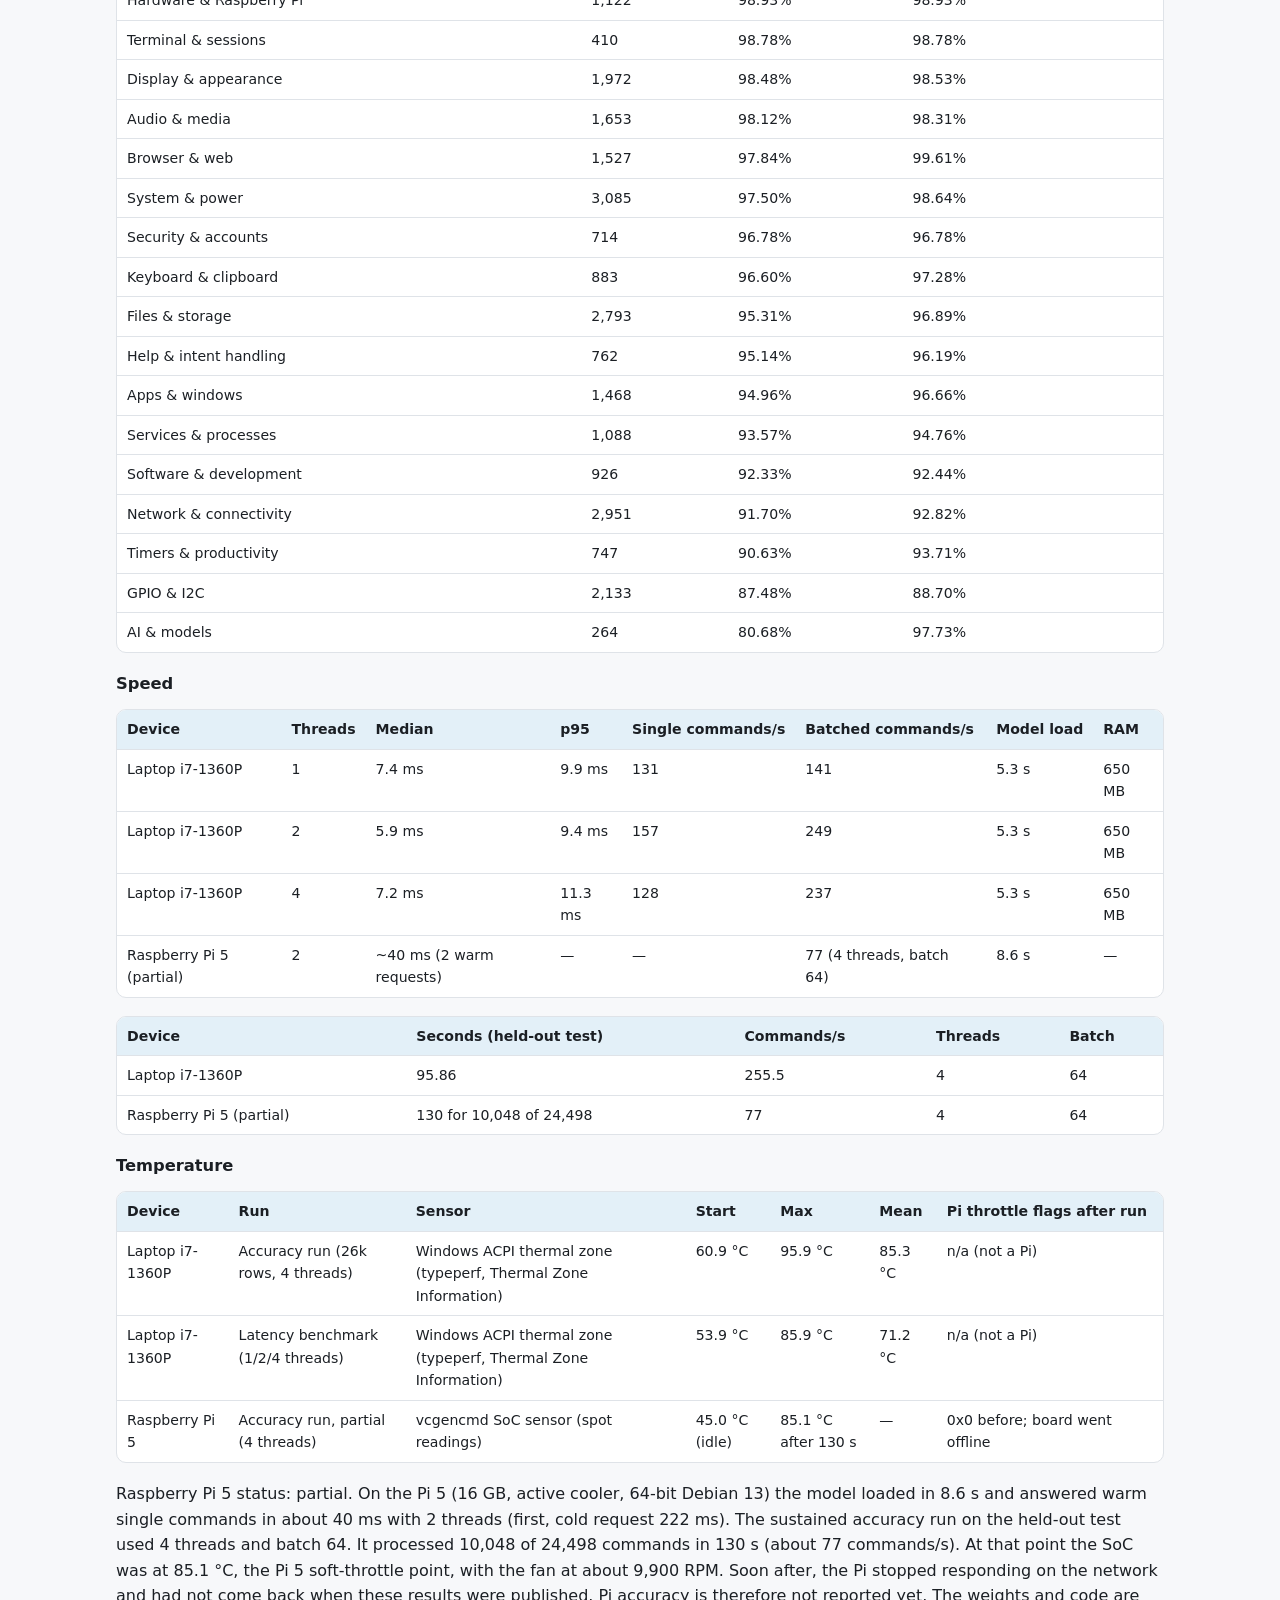
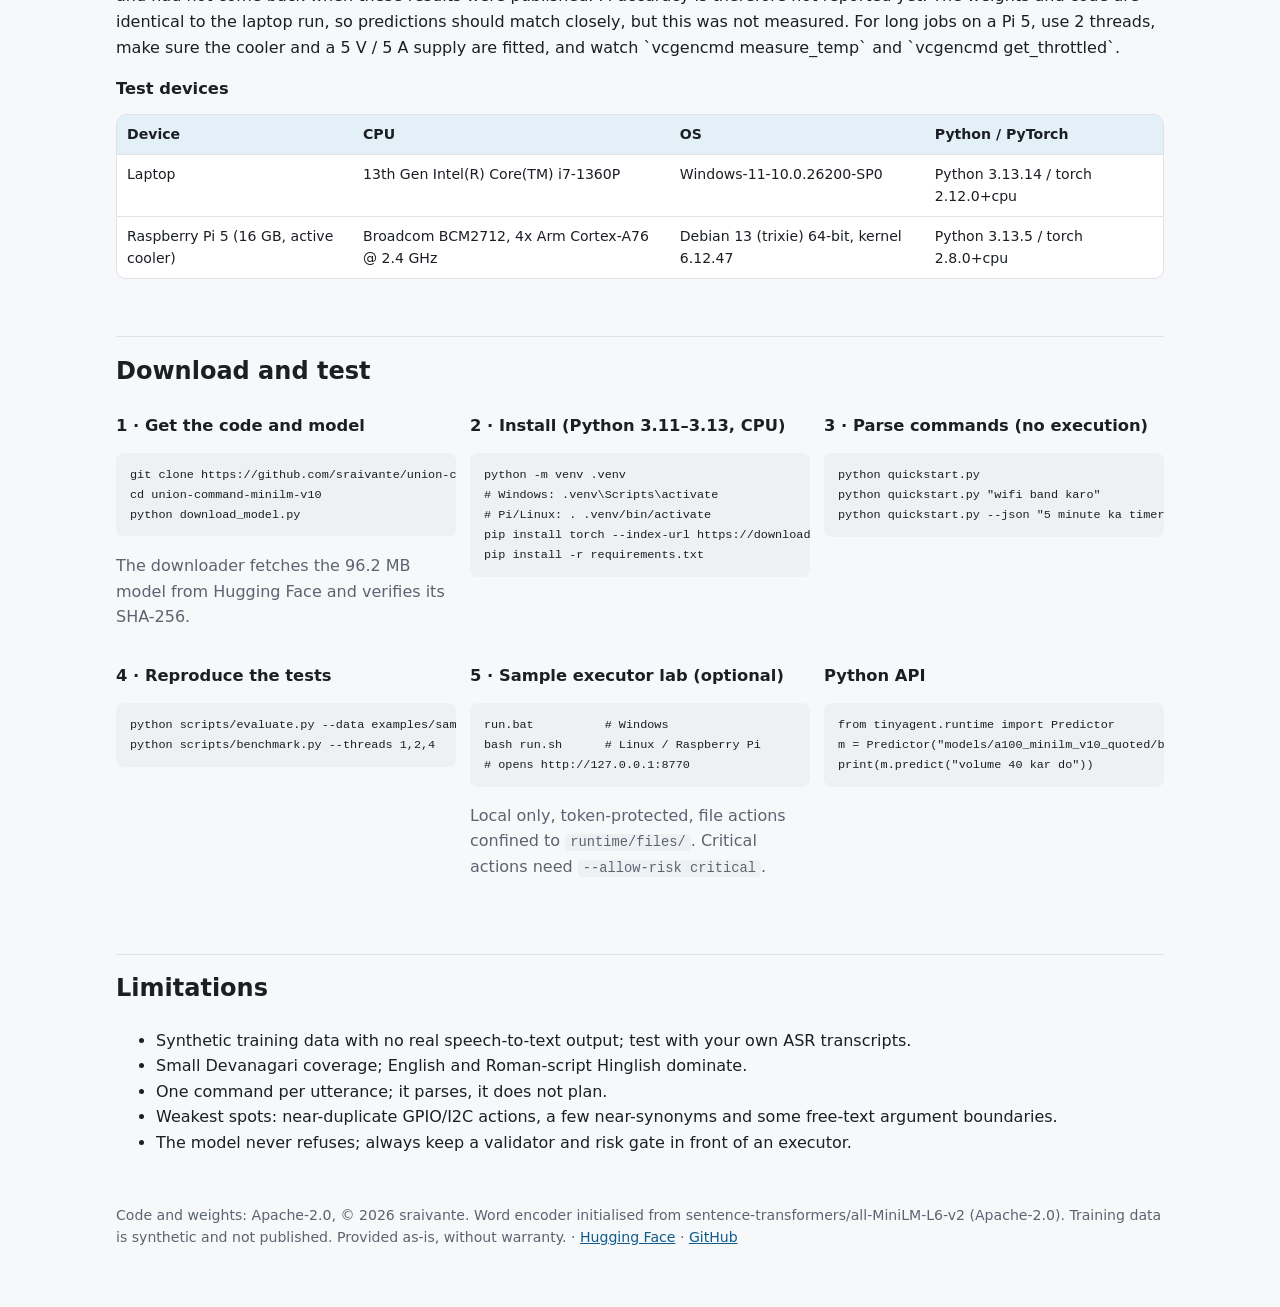
==== commit 089c61e8: "Show the partial Raspberry Pi 5 latency in the summary Co-Authored-By: Claude Opus 5.5 <noreply@anth" ====
--- a/docs/index.html
+++ b/docs/index.html
@@ -62,7 +62,7 @@
 <a class="button secondary" href="https://huggingface.co/sraivante/union-command-minilm-v10">Hugging Face model</a>
 <a class="button secondary" href="https://github.com/sraivante/union-command-minilm-v10#readme">README</a>
 </div>
-<div class="stats"><div class="stat"><strong>94.87%</strong><span>exact match, held-out test (24,498 commands)</span></div><div class="stat"><strong>5.9 ms</strong><span>per command, laptop i7-1360P, 2 threads</span></div><div class="stat"><strong>see below</strong><span>per command, Raspberry Pi 5, 2 threads</span></div><div class="stat"><strong>371</strong><span>actions in 17 categories</span></div><div class="stat"><strong>96.2 MB</strong><span>FP32 model, CPU only, offline</span></div></div>
+<div class="stats"><div class="stat"><strong>94.87%</strong><span>exact match, held-out test (24,498 commands)</span></div><div class="stat"><strong>5.9 ms</strong><span>per command, laptop i7-1360P, 2 threads</span></div><div class="stat"><strong>~40 ms</strong><span>per command, Raspberry Pi 5, 2 threads (partial run)</span></div><div class="stat"><strong>371</strong><span>actions in 17 categories</span></div><div class="stat"><strong>96.2 MB</strong><span>FP32 model, CPU only, offline</span></div></div>
 <div class="warn"><strong>The executor is sample testing only, not fully developed.</strong> The model parses; the included executor exists so you can watch a parsed command become a real action. It refuses every <code>critical</code> action by default. Use a test machine and read each plan before you run it.</div>
 
 <h2>How it fits in an agent</h2>
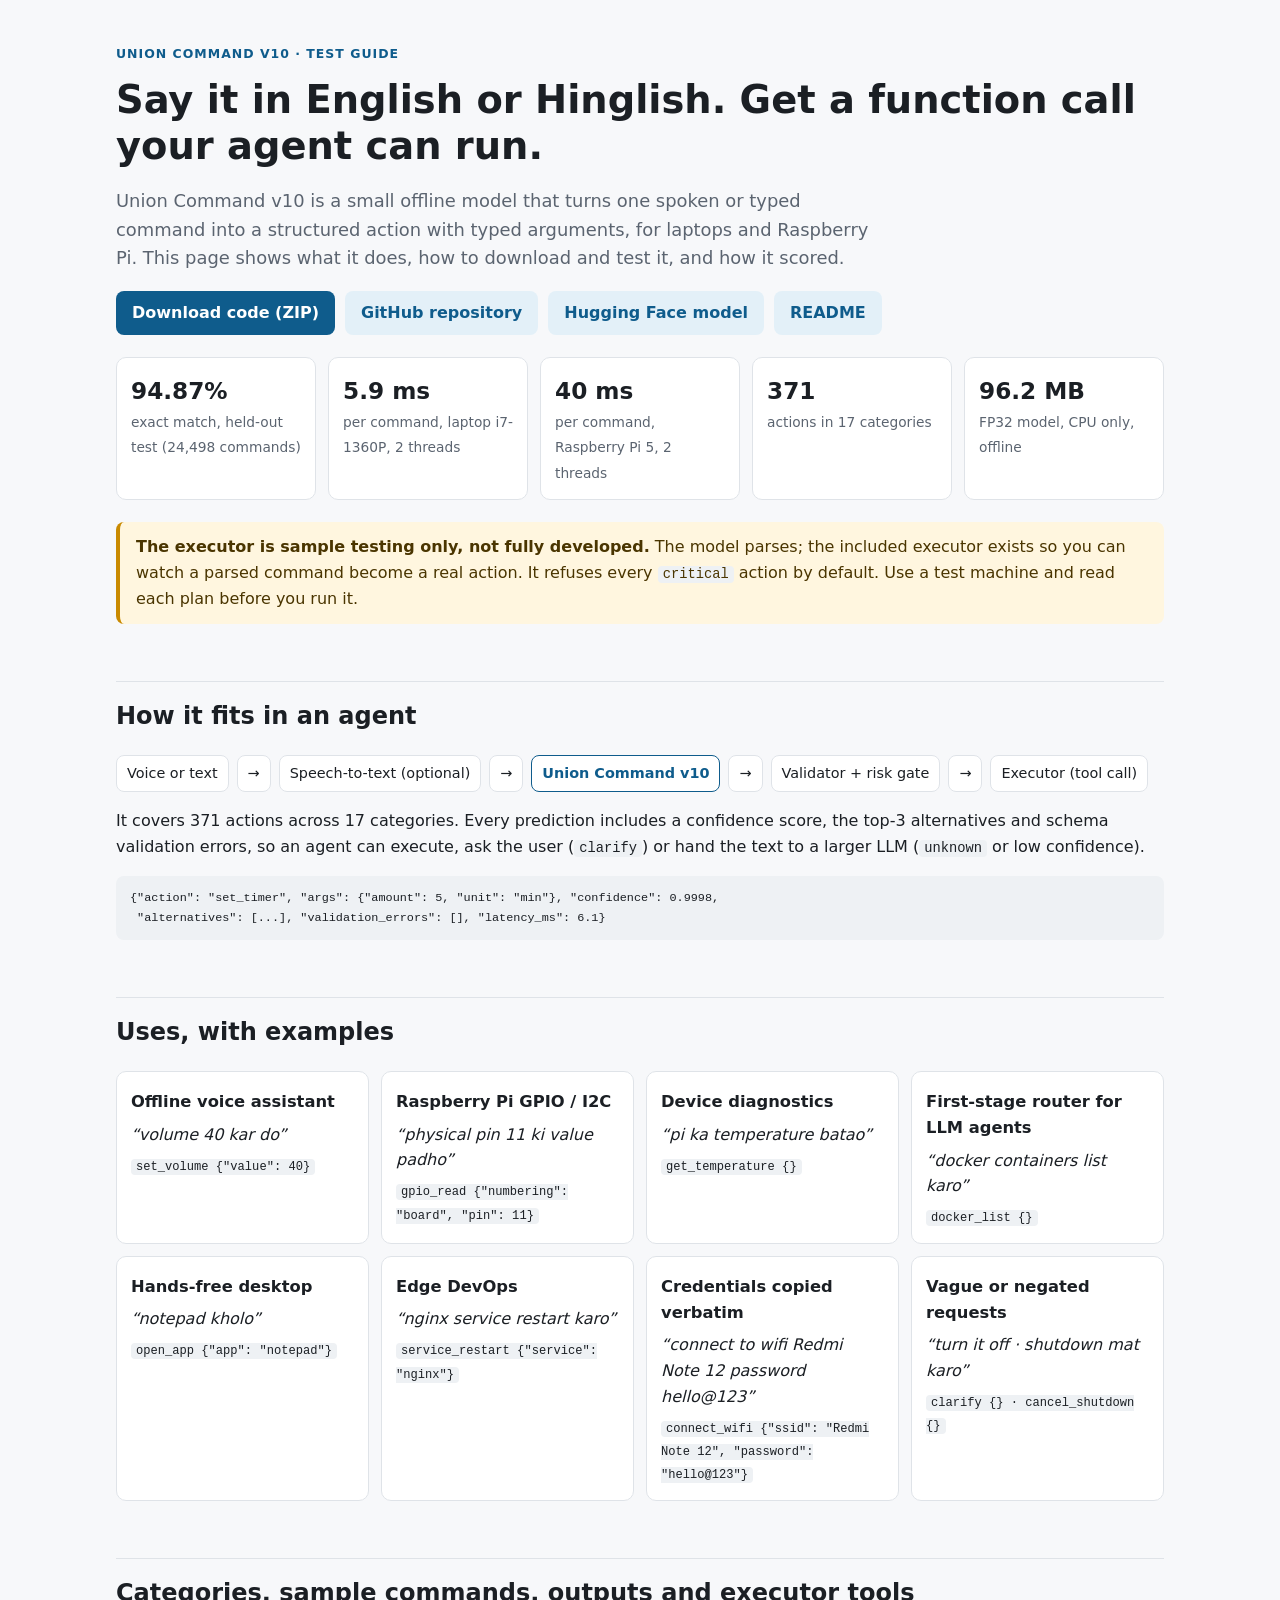
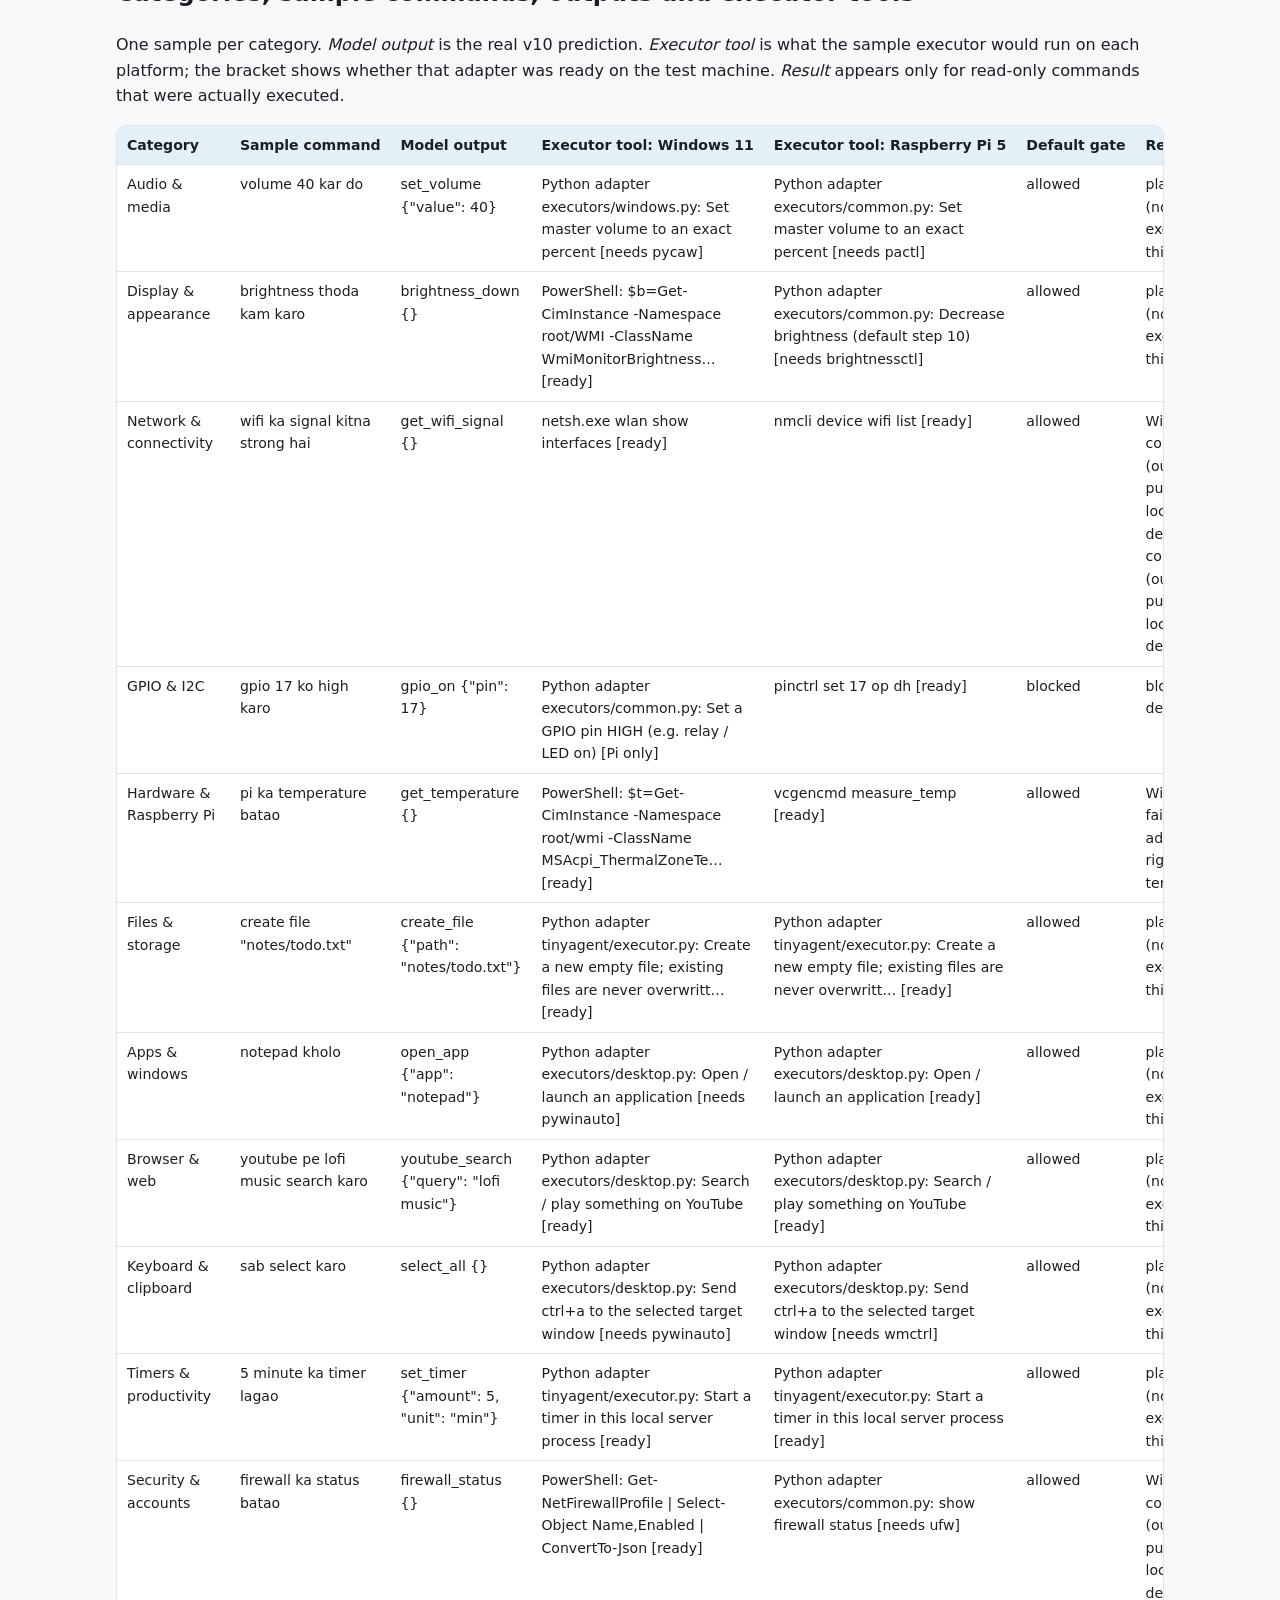
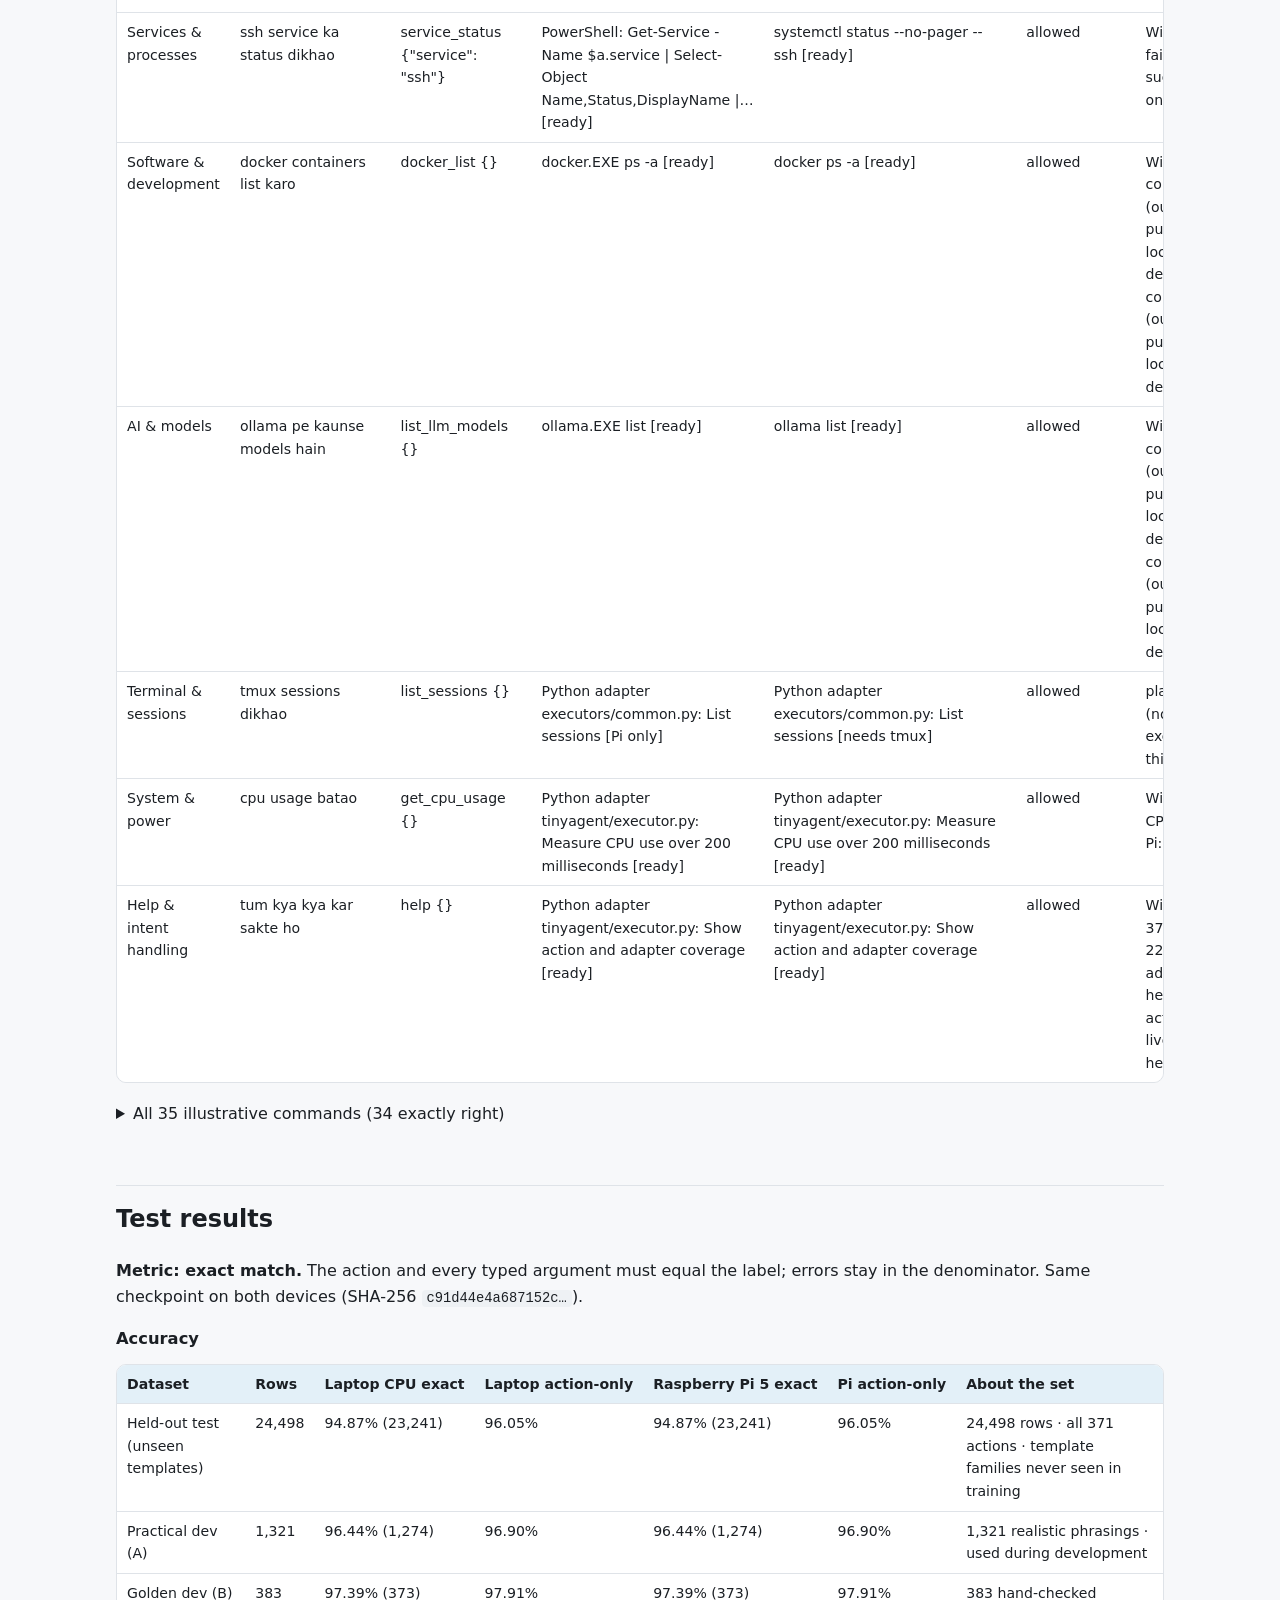
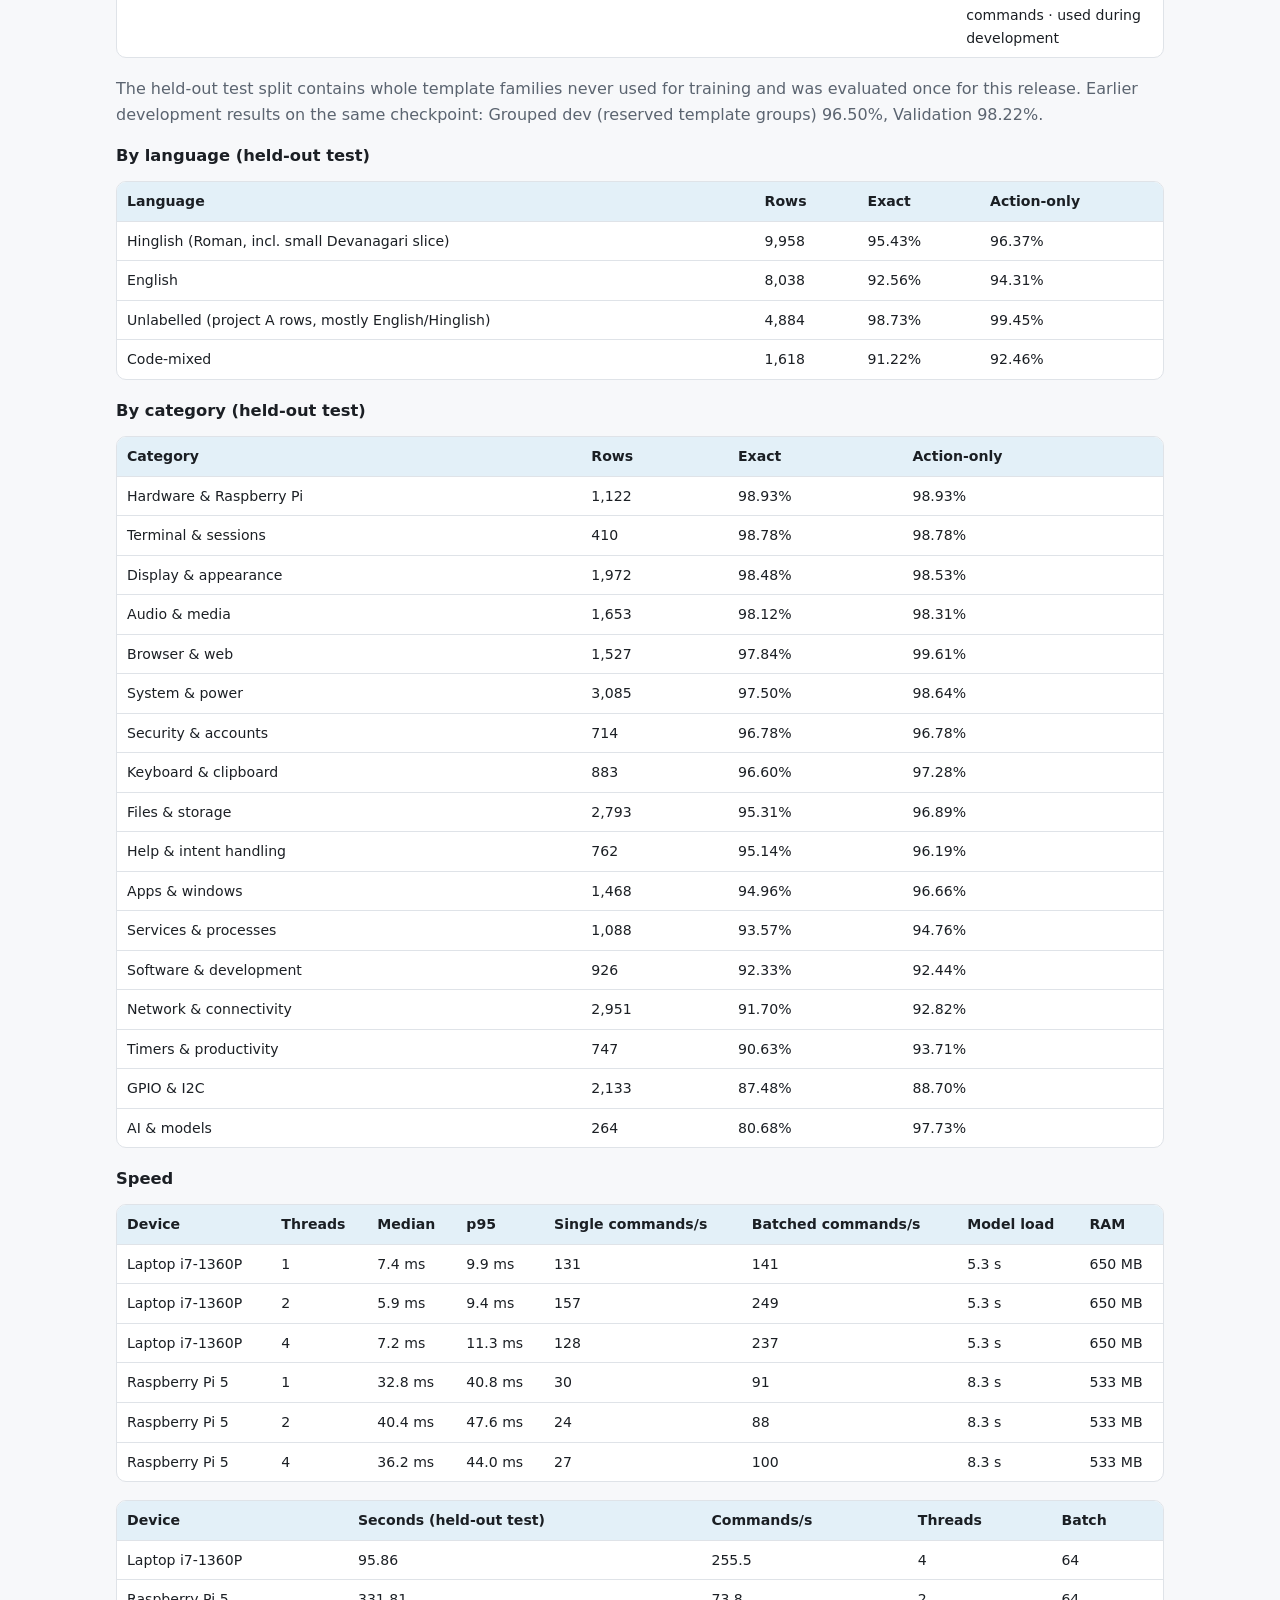
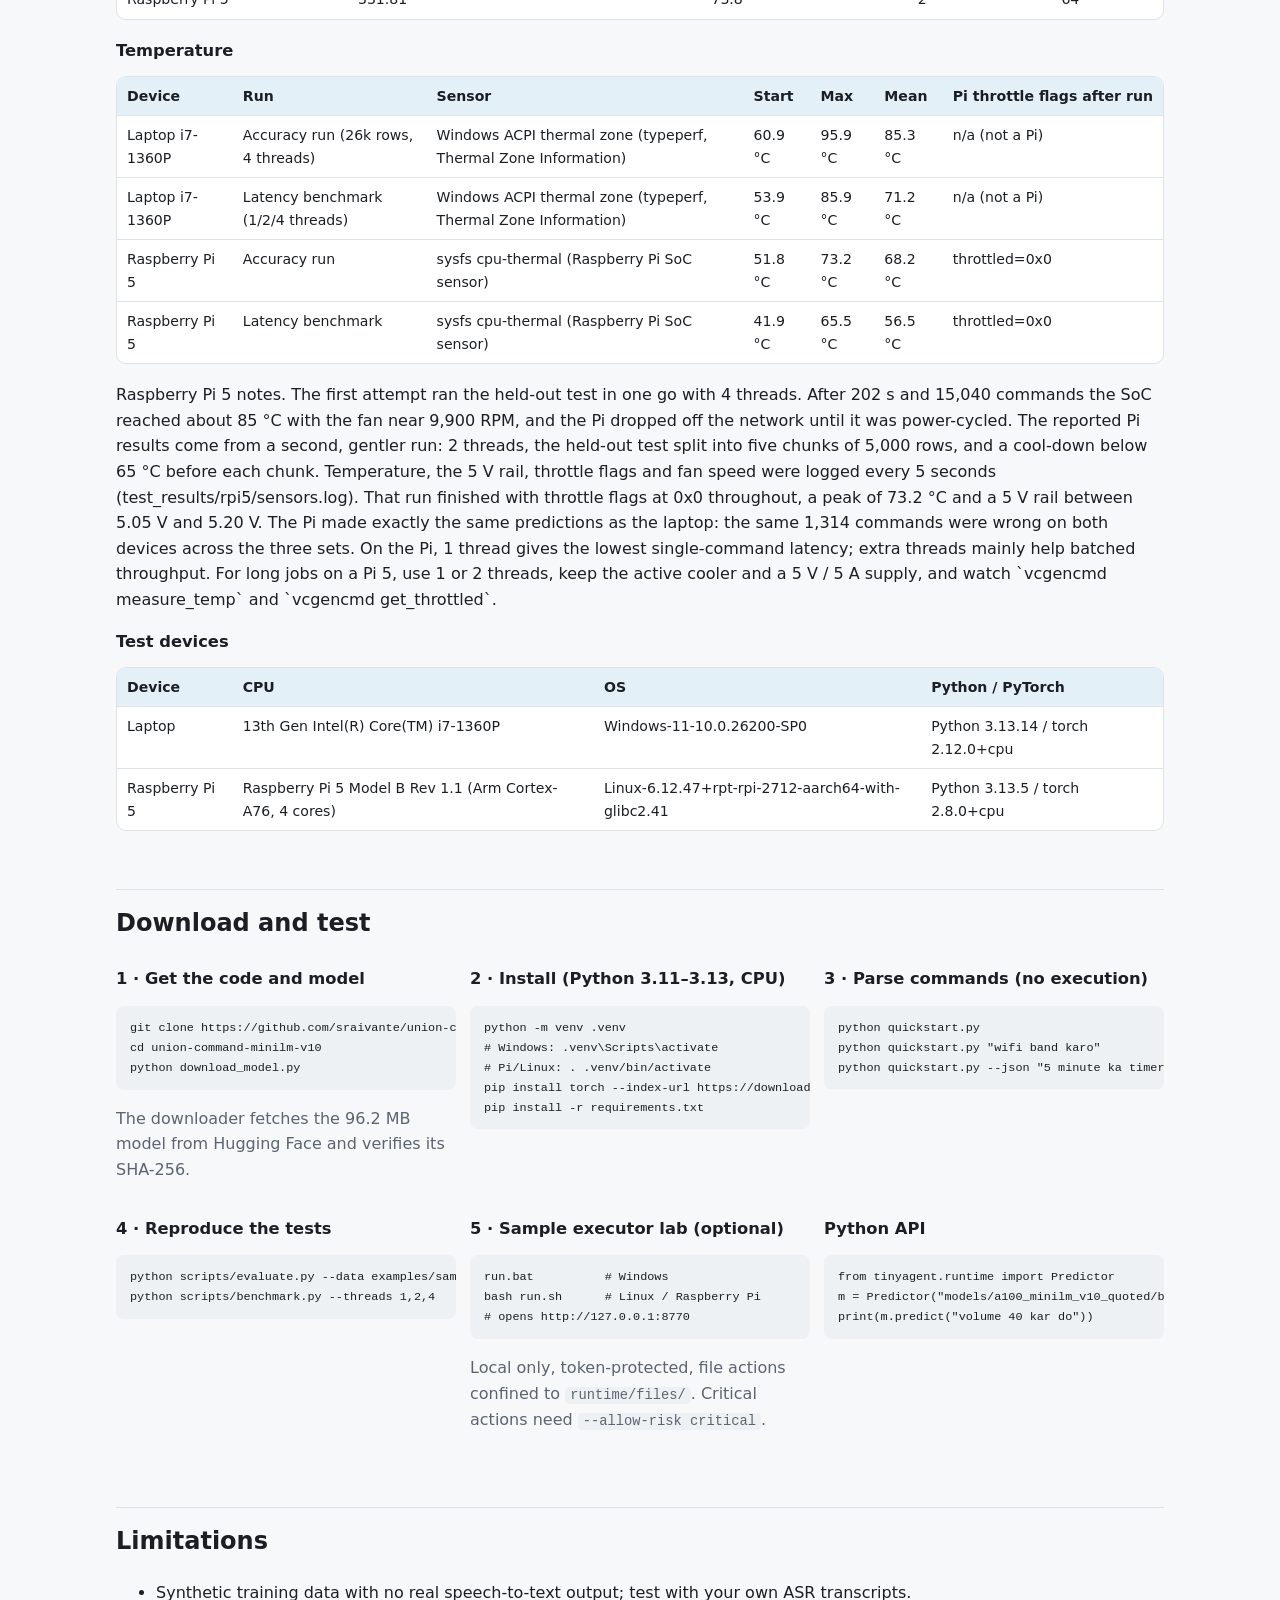
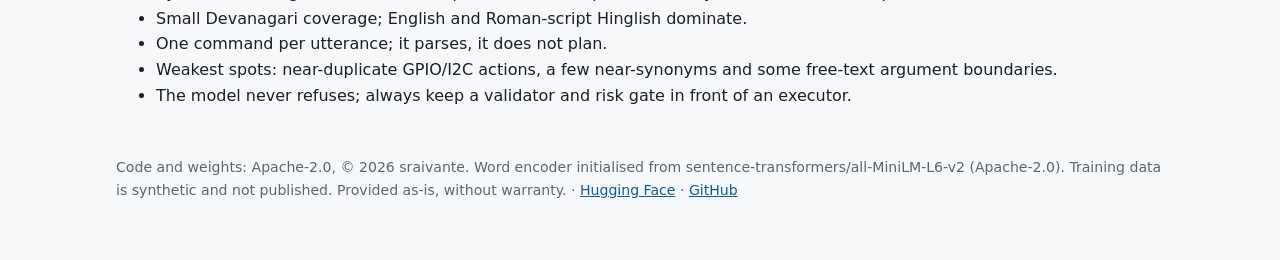
==== commit 7049def5: "Add complete Raspberry Pi 5 results and fix the executor on Linux - Pi 5: held-out test 94.87% exact" ====
--- a/docs/index.html
+++ b/docs/index.html
@@ -62,7 +62,7 @@
 <a class="button secondary" href="https://huggingface.co/sraivante/union-command-minilm-v10">Hugging Face model</a>
 <a class="button secondary" href="https://github.com/sraivante/union-command-minilm-v10#readme">README</a>
 </div>
-<div class="stats"><div class="stat"><strong>94.87%</strong><span>exact match, held-out test (24,498 commands)</span></div><div class="stat"><strong>5.9 ms</strong><span>per command, laptop i7-1360P, 2 threads</span></div><div class="stat"><strong>~40 ms</strong><span>per command, Raspberry Pi 5, 2 threads (partial run)</span></div><div class="stat"><strong>371</strong><span>actions in 17 categories</span></div><div class="stat"><strong>96.2 MB</strong><span>FP32 model, CPU only, offline</span></div></div>
+<div class="stats"><div class="stat"><strong>94.87%</strong><span>exact match, held-out test (24,498 commands)</span></div><div class="stat"><strong>5.9 ms</strong><span>per command, laptop i7-1360P, 2 threads</span></div><div class="stat"><strong>40 ms</strong><span>per command, Raspberry Pi 5, 2 threads</span></div><div class="stat"><strong>371</strong><span>actions in 17 categories</span></div><div class="stat"><strong>96.2 MB</strong><span>FP32 model, CPU only, offline</span></div></div>
 <div class="warn"><strong>The executor is sample testing only, not fully developed.</strong> The model parses; the included executor exists so you can watch a parsed command become a real action. It refuses every <code>critical</code> action by default. Use a test machine and read each plan before you run it.</div>
 
 <h2>How it fits in an agent</h2>
@@ -76,7 +76,7 @@
 
 <h2>Categories, sample commands, outputs and executor tools</h2>
 <p>One sample per category. <em>Model output</em> is the real v10 prediction. <em>Executor tool</em> is what the sample executor would run on each platform; the bracket shows whether that adapter was ready on the test machine. <em>Result</em> appears only for read-only commands that were actually executed.</p>
-<div class="table-wrap"><table class=""><thead><tr><th>Category</th><th>Sample command</th><th>Model output</th><th>Executor tool: Windows 11</th><th>Executor tool: Raspberry Pi 5</th><th>Default gate</th><th>Result</th></tr></thead><tbody><tr><td>Audio &amp; media</td><td>volume 40 kar do</td><td>set_volume {&quot;value&quot;: 40}</td><td>Python adapter executors/windows.py: Set master volume to an exact percent [needs pycaw]</td><td>not measured (Pi went offline)</td><td>allowed</td><td>plan only (not executed in this demo)</td></tr><tr><td>Display &amp; appearance</td><td>brightness thoda kam karo</td><td>brightness_down {}</td><td>PowerShell: $b=Get-CimInstance -Namespace root/WMI -ClassName WmiMonitorBrightness… [ready]</td><td>not measured (Pi went offline)</td><td>allowed</td><td>plan only (not executed in this demo)</td></tr><tr><td>Network &amp; connectivity</td><td>wifi ka signal kitna strong hai</td><td>get_wifi_signal {}</td><td>netsh.exe wlan show interfaces [ready]</td><td>not measured (Pi went offline)</td><td>allowed</td><td>completed (output not published: local device details)</td></tr><tr><td>GPIO &amp; I2C</td><td>gpio 17 ko high karo</td><td>gpio_on {&quot;pin&quot;: 17}</td><td>Python adapter executors/common.py: Set a GPIO pin HIGH (e.g. relay / LED on) [Pi only]</td><td>not measured (Pi went offline)</td><td>blocked</td><td>blocked by default gate</td></tr><tr><td>Hardware &amp; Raspberry Pi</td><td>pi ka temperature batao</td><td>get_temperature {}</td><td>PowerShell: $t=Get-CimInstance -Namespace root/wmi -ClassName MSAcpi_ThermalZoneTe… [ready]</td><td>not measured (Pi went offline)</td><td>allowed</td><td>failed: needs administrator rights</td></tr><tr><td>Files &amp; storage</td><td>create file &quot;notes/todo.txt&quot;</td><td>create_file {&quot;path&quot;: &quot;notes/todo.txt&quot;}</td><td>Python adapter tinyagent/executor.py: Create a new empty file; existing files are never overwritt… [ready]</td><td>not measured (Pi went offline)</td><td>allowed</td><td>plan only (not executed in this demo)</td></tr><tr><td>Apps &amp; windows</td><td>notepad kholo</td><td>open_app {&quot;app&quot;: &quot;notepad&quot;}</td><td>Python adapter executors/desktop.py: Open / launch an application [needs pywinauto]</td><td>not measured (Pi went offline)</td><td>allowed</td><td>plan only (not executed in this demo)</td></tr><tr><td>Browser &amp; web</td><td>youtube pe lofi music search karo</td><td>youtube_search {&quot;query&quot;: &quot;lofi music&quot;}</td><td>Python adapter executors/desktop.py: Search / play something on YouTube [ready]</td><td>not measured (Pi went offline)</td><td>allowed</td><td>plan only (not executed in this demo)</td></tr><tr><td>Keyboard &amp; clipboard</td><td>sab select karo</td><td>select_all {}</td><td>Python adapter executors/desktop.py: Send ctrl+a to the selected target window [needs pywinauto]</td><td>not measured (Pi went offline)</td><td>allowed</td><td>plan only (not executed in this demo)</td></tr><tr><td>Timers &amp; productivity</td><td>5 minute ka timer lagao</td><td>set_timer {&quot;amount&quot;: 5, &quot;unit&quot;: &quot;min&quot;}</td><td>Python adapter tinyagent/executor.py: Start a timer in this local server process [ready]</td><td>not measured (Pi went offline)</td><td>allowed</td><td>plan only (not executed in this demo)</td></tr><tr><td>Security &amp; accounts</td><td>firewall ka status batao</td><td>firewall_status {}</td><td>PowerShell: Get-NetFirewallProfile | Select-Object Name,Enabled | ConvertTo-Json [ready]</td><td>not measured (Pi went offline)</td><td>allowed</td><td>completed (output not published: local device details)</td></tr><tr><td>Services &amp; processes</td><td>ssh service ka status dikhao</td><td>service_status {&quot;service&quot;: &quot;ssh&quot;}</td><td>PowerShell: Get-Service -Name $a.service | Select-Object Name,Status,DisplayName |… [ready]</td><td>not measured (Pi went offline)</td><td>allowed</td><td>failed: no such service on this OS</td></tr><tr><td>Software &amp; development</td><td>docker containers list karo</td><td>docker_list {}</td><td>docker.EXE ps -a [ready]</td><td>not measured (Pi went offline)</td><td>allowed</td><td>completed (output not published: local device details)</td></tr><tr><td>AI &amp; models</td><td>ollama pe kaunse models hain</td><td>list_llm_models {}</td><td>ollama.EXE list [ready]</td><td>not measured (Pi went offline)</td><td>allowed</td><td>completed (output not published: local device details)</td></tr><tr><td>Terminal &amp; sessions</td><td>tmux sessions dikhao</td><td>list_sessions {}</td><td>Python adapter executors/common.py: List sessions [Pi only]</td><td>not measured (Pi went offline)</td><td>allowed</td><td>plan only (not executed in this demo)</td></tr><tr><td>System &amp; power</td><td>cpu usage batao</td><td>get_cpu_usage {}</td><td>Python adapter tinyagent/executor.py: Measure CPU use over 200 milliseconds [ready]</td><td>not measured (Pi went offline)</td><td>allowed</td><td>CPU 14.6 %</td></tr><tr><td>Help &amp; intent handling</td><td>tum kya kya kar sakte ho</td><td>help {}</td><td>Python adapter tinyagent/executor.py: Show action and adapter coverage [ready]</td><td>not measured (Pi went offline)</td><td>allowed</td><td>371 actions, 221 live adapters here</td></tr></tbody></table></div>
+<div class="table-wrap"><table class=""><thead><tr><th>Category</th><th>Sample command</th><th>Model output</th><th>Executor tool: Windows 11</th><th>Executor tool: Raspberry Pi 5</th><th>Default gate</th><th>Result</th></tr></thead><tbody><tr><td>Audio &amp; media</td><td>volume 40 kar do</td><td>set_volume {&quot;value&quot;: 40}</td><td>Python adapter executors/windows.py: Set master volume to an exact percent [needs pycaw]</td><td>Python adapter executors/common.py: Set master volume to an exact percent [needs pactl]</td><td>allowed</td><td>plan only (not executed in this demo)</td></tr><tr><td>Display &amp; appearance</td><td>brightness thoda kam karo</td><td>brightness_down {}</td><td>PowerShell: $b=Get-CimInstance -Namespace root/WMI -ClassName WmiMonitorBrightness… [ready]</td><td>Python adapter executors/common.py: Decrease brightness (default step 10) [needs brightnessctl]</td><td>allowed</td><td>plan only (not executed in this demo)</td></tr><tr><td>Network &amp; connectivity</td><td>wifi ka signal kitna strong hai</td><td>get_wifi_signal {}</td><td>netsh.exe wlan show interfaces [ready]</td><td>nmcli device wifi list [ready]</td><td>allowed</td><td>Windows: completed (output not published: local device details); Pi: completed (output not published: local device details)</td></tr><tr><td>GPIO &amp; I2C</td><td>gpio 17 ko high karo</td><td>gpio_on {&quot;pin&quot;: 17}</td><td>Python adapter executors/common.py: Set a GPIO pin HIGH (e.g. relay / LED on) [Pi only]</td><td>pinctrl set 17 op dh [ready]</td><td>blocked</td><td>blocked by default gate</td></tr><tr><td>Hardware &amp; Raspberry Pi</td><td>pi ka temperature batao</td><td>get_temperature {}</td><td>PowerShell: $t=Get-CimInstance -Namespace root/wmi -ClassName MSAcpi_ThermalZoneTe… [ready]</td><td>vcgencmd measure_temp [ready]</td><td>allowed</td><td>Windows: failed: needs administrator rights; Pi: temp=43.9&#x27;C</td></tr><tr><td>Files &amp; storage</td><td>create file &quot;notes/todo.txt&quot;</td><td>create_file {&quot;path&quot;: &quot;notes/todo.txt&quot;}</td><td>Python adapter tinyagent/executor.py: Create a new empty file; existing files are never overwritt… [ready]</td><td>Python adapter tinyagent/executor.py: Create a new empty file; existing files are never overwritt… [ready]</td><td>allowed</td><td>plan only (not executed in this demo)</td></tr><tr><td>Apps &amp; windows</td><td>notepad kholo</td><td>open_app {&quot;app&quot;: &quot;notepad&quot;}</td><td>Python adapter executors/desktop.py: Open / launch an application [needs pywinauto]</td><td>Python adapter executors/desktop.py: Open / launch an application [ready]</td><td>allowed</td><td>plan only (not executed in this demo)</td></tr><tr><td>Browser &amp; web</td><td>youtube pe lofi music search karo</td><td>youtube_search {&quot;query&quot;: &quot;lofi music&quot;}</td><td>Python adapter executors/desktop.py: Search / play something on YouTube [ready]</td><td>Python adapter executors/desktop.py: Search / play something on YouTube [ready]</td><td>allowed</td><td>plan only (not executed in this demo)</td></tr><tr><td>Keyboard &amp; clipboard</td><td>sab select karo</td><td>select_all {}</td><td>Python adapter executors/desktop.py: Send ctrl+a to the selected target window [needs pywinauto]</td><td>Python adapter executors/desktop.py: Send ctrl+a to the selected target window [needs wmctrl]</td><td>allowed</td><td>plan only (not executed in this demo)</td></tr><tr><td>Timers &amp; productivity</td><td>5 minute ka timer lagao</td><td>set_timer {&quot;amount&quot;: 5, &quot;unit&quot;: &quot;min&quot;}</td><td>Python adapter tinyagent/executor.py: Start a timer in this local server process [ready]</td><td>Python adapter tinyagent/executor.py: Start a timer in this local server process [ready]</td><td>allowed</td><td>plan only (not executed in this demo)</td></tr><tr><td>Security &amp; accounts</td><td>firewall ka status batao</td><td>firewall_status {}</td><td>PowerShell: Get-NetFirewallProfile | Select-Object Name,Enabled | ConvertTo-Json [ready]</td><td>Python adapter executors/common.py: show firewall status [needs ufw]</td><td>allowed</td><td>Windows: completed (output not published: local device details)</td></tr><tr><td>Services &amp; processes</td><td>ssh service ka status dikhao</td><td>service_status {&quot;service&quot;: &quot;ssh&quot;}</td><td>PowerShell: Get-Service -Name $a.service | Select-Object Name,Status,DisplayName |… [ready]</td><td>systemctl status --no-pager -- ssh [ready]</td><td>allowed</td><td>Windows: failed: no such service on this OS</td></tr><tr><td>Software &amp; development</td><td>docker containers list karo</td><td>docker_list {}</td><td>docker.EXE ps -a [ready]</td><td>docker ps -a [ready]</td><td>allowed</td><td>Windows: completed (output not published: local device details); Pi: completed (output not published: local device details)</td></tr><tr><td>AI &amp; models</td><td>ollama pe kaunse models hain</td><td>list_llm_models {}</td><td>ollama.EXE list [ready]</td><td>ollama list [ready]</td><td>allowed</td><td>Windows: completed (output not published: local device details); Pi: completed (output not published: local device details)</td></tr><tr><td>Terminal &amp; sessions</td><td>tmux sessions dikhao</td><td>list_sessions {}</td><td>Python adapter executors/common.py: List sessions [Pi only]</td><td>Python adapter executors/common.py: List sessions [needs tmux]</td><td>allowed</td><td>plan only (not executed in this demo)</td></tr><tr><td>System &amp; power</td><td>cpu usage batao</td><td>get_cpu_usage {}</td><td>Python adapter tinyagent/executor.py: Measure CPU use over 200 milliseconds [ready]</td><td>Python adapter tinyagent/executor.py: Measure CPU use over 200 milliseconds [ready]</td><td>allowed</td><td>Windows: CPU 14.6 %; Pi: CPU 0.0 %</td></tr><tr><td>Help &amp; intent handling</td><td>tum kya kya kar sakte ho</td><td>help {}</td><td>Python adapter tinyagent/executor.py: Show action and adapter coverage [ready]</td><td>Python adapter tinyagent/executor.py: Show action and adapter coverage [ready]</td><td>allowed</td><td>Windows: 371 actions, 221 live adapters here; Pi: 371 actions, 251 live adapters here</td></tr></tbody></table></div>
 <details><summary>All 35 illustrative commands (34 exactly right)</summary>
 <div class="table-wrap"><table class=""><thead><tr><th>Category</th><th>Command</th><th>Model output</th><th>Confidence</th><th>Correct</th></tr></thead><tbody><tr><td>Audio &amp; media</td><td>volume 40 kar do</td><td>set_volume {&quot;value&quot;: 40}</td><td>100%</td><td>✓</td></tr><tr><td>Audio &amp; media</td><td>gaana pause karo</td><td>media_pause {}</td><td>100%</td><td>✓</td></tr><tr><td>Display &amp; appearance</td><td>brightness thoda kam karo</td><td>brightness_down {}</td><td>100%</td><td>✓</td></tr><tr><td>Display &amp; appearance</td><td>dark mode on kar do</td><td>dark_mode_on {}</td><td>100%</td><td>✓</td></tr><tr><td>Network &amp; connectivity</td><td>wifi ka signal kitna strong hai</td><td>get_wifi_signal {}</td><td>100%</td><td>✓</td></tr><tr><td>Network &amp; connectivity</td><td>connect to wifi Redmi Note 12 password hello@123</td><td>connect_wifi {&quot;password&quot;: &quot;hello@123&quot;, &quot;ssid&quot;: &quot;Redmi Note 12&quot;}</td><td>100%</td><td>✓</td></tr><tr><td>GPIO &amp; I2C</td><td>gpio 17 ko high karo</td><td>gpio_on {&quot;pin&quot;: 17}</td><td>100%</td><td>✓</td></tr><tr><td>GPIO &amp; I2C</td><td>physical pin 11 ki value padho</td><td>gpio_read {&quot;numbering&quot;: &quot;board&quot;, &quot;pin&quot;: 11}</td><td>100%</td><td>✓</td></tr><tr><td>GPIO &amp; I2C</td><td>i2c bus scan karo</td><td>i2c_scan {}</td><td>100%</td><td>✓</td></tr><tr><td>Hardware &amp; Raspberry Pi</td><td>pi ka temperature batao</td><td>get_temperature {}</td><td>82%</td><td>✓</td></tr><tr><td>Hardware &amp; Raspberry Pi</td><td>fan speed kitni hai</td><td>get_fan_speed {}</td><td>100%</td><td>✓</td></tr><tr><td>Files &amp; storage</td><td>create file &quot;notes/todo.txt&quot;</td><td>create_file {&quot;path&quot;: &quot;notes/todo.txt&quot;}</td><td>100%</td><td>✓</td></tr><tr><td>Files &amp; storage</td><td>disk space kitna bacha hai</td><td>get_disk_space {}</td><td>100%</td><td>✓</td></tr><tr><td>Apps &amp; windows</td><td>notepad kholo</td><td>open_app {&quot;app&quot;: &quot;notepad&quot;}</td><td>100%</td><td>✓</td></tr><tr><td>Apps &amp; windows</td><td>is window ko minimize karo</td><td>minimize_window {}</td><td>100%</td><td>✓</td></tr><tr><td>Browser &amp; web</td><td>youtube pe lofi music search karo</td><td>youtube_search {&quot;query&quot;: &quot;lofi music&quot;}</td><td>100%</td><td>✓</td></tr><tr><td>Browser &amp; web</td><td>login to github username dev_user password Test@123</td><td>web_login {&quot;password&quot;: &quot;Test@123&quot;, &quot;site&quot;: &quot;github&quot;, &quot;username&quot;: &quot;dev_user&quot;}</td><td>100%</td><td>✓</td></tr><tr><td>Keyboard &amp; clipboard</td><td>sab select karo</td><td>select_all {}</td><td>100%</td><td>✓</td></tr><tr><td>Keyboard &amp; clipboard</td><td>clipboard history dikhao</td><td>clipboard_history {}</td><td>100%</td><td>✓</td></tr><tr><td>Timers &amp; productivity</td><td>5 minute ka timer lagao</td><td>set_timer {&quot;amount&quot;: 5, &quot;unit&quot;: &quot;min&quot;}</td><td>100%</td><td>✓</td></tr><tr><td>Timers &amp; productivity</td><td>calculate 12 + 8</td><td>calculate {&quot;expression&quot;: &quot;12 + 8&quot;}</td><td>100%</td><td>✓</td></tr><tr><td>Security &amp; accounts</td><td>firewall ka status batao</td><td>firewall_status {}</td><td>100%</td><td>✓</td></tr><tr><td>Security &amp; accounts</td><td>firewall mein port 8080 allow karo</td><td>firewall_allow {&quot;port&quot;: 8080}</td><td>100%</td><td>✓</td></tr><tr><td>Services &amp; processes</td><td>ssh service ka status dikhao</td><td>service_status {&quot;service&quot;: &quot;ssh&quot;}</td><td>100%</td><td>✓</td></tr><tr><td>Services &amp; processes</td><td>nginx service restart karo</td><td>service_restart {&quot;service&quot;: &quot;nginx&quot;}</td><td>100%</td><td>✓</td></tr><tr><td>Software &amp; development</td><td>docker containers list karo</td><td>docker_list {}</td><td>100%</td><td>✓</td></tr><tr><td>Software &amp; development</td><td>numpy python package install karo</td><td>install_python_package {&quot;name&quot;: &quot;numpy&quot;}</td><td>100%</td><td>✓</td></tr><tr><td>AI &amp; models</td><td>ollama pe kaunse models hain</td><td>list_llm_models {}</td><td>100%</td><td>✓</td></tr><tr><td>AI &amp; models</td><td>llama3 model chalao</td><td>run_llm {&quot;model&quot;: &quot;llama3&quot;}</td><td>100%</td><td>✓</td></tr><tr><td>Terminal &amp; sessions</td><td>tmux sessions dikhao</td><td>list_sessions {}</td><td>100%</td><td>✓</td></tr><tr><td>Terminal &amp; sessions</td><td>run command &quot;ls -la&quot;</td><td>run_command {&quot;command&quot;: &quot;command \&quot;ls -la&quot;}</td><td>100%</td><td>✗ (see note)</td></tr><tr><td>System &amp; power</td><td>cpu usage batao</td><td>get_cpu_usage {}</td><td>100%</td><td>✓</td></tr><tr><td>System &amp; power</td><td>10 min baad shutdown kar dena</td><td>shutdown {&quot;amount&quot;: 10, &quot;unit&quot;: &quot;min&quot;}</td><td>100%</td><td>✓</td></tr><tr><td>Help &amp; intent handling</td><td>tum kya kya kar sakte ho</td><td>help {}</td><td>100%</td><td>✓</td></tr><tr><td>Help &amp; intent handling</td><td>turn it off</td><td>clarify {}</td><td>100%</td><td>✓</td></tr></tbody></table></div>
 <ul><li><code>run command &quot;ls -la&quot;</code> gave <code>run_command {&quot;command&quot;: &quot;command \&quot;ls -la&quot;}</code>; expected <code>run_command {&quot;command&quot;: &quot;ls -la&quot;}</code>.</li></ul>
@@ -85,20 +85,20 @@
 <h2>Test results</h2>
 <p><strong>Metric: exact match.</strong> The action and every typed argument must equal the label; errors stay in the denominator. Same checkpoint on both devices (SHA-256 <code>c91d44e4a687152c…</code>).</p>
 <h3>Accuracy</h3>
-<div class="table-wrap"><table class=""><thead><tr><th>Dataset</th><th>Rows</th><th>Laptop CPU exact</th><th>Laptop action-only</th><th>Raspberry Pi 5 exact</th><th>Pi action-only</th><th>About the set</th></tr></thead><tbody><tr><td>Held-out test (unseen templates)</td><td>24,498</td><td>94.87% (23,241)</td><td>96.05%</td><td>not completed (Pi went offline)</td><td>—</td><td>24,498 rows · all 371 actions · template families never seen in training</td></tr><tr><td>Practical dev (A)</td><td>1,321</td><td>96.44% (1,274)</td><td>96.90%</td><td>not completed (Pi went offline)</td><td>—</td><td>1,321 realistic phrasings · used during development</td></tr><tr><td>Golden dev (B)</td><td>383</td><td>97.39% (373)</td><td>97.91%</td><td>not completed (Pi went offline)</td><td>—</td><td>383 hand-checked commands · used during development</td></tr></tbody></table></div>
+<div class="table-wrap"><table class=""><thead><tr><th>Dataset</th><th>Rows</th><th>Laptop CPU exact</th><th>Laptop action-only</th><th>Raspberry Pi 5 exact</th><th>Pi action-only</th><th>About the set</th></tr></thead><tbody><tr><td>Held-out test (unseen templates)</td><td>24,498</td><td>94.87% (23,241)</td><td>96.05%</td><td>94.87% (23,241)</td><td>96.05%</td><td>24,498 rows · all 371 actions · template families never seen in training</td></tr><tr><td>Practical dev (A)</td><td>1,321</td><td>96.44% (1,274)</td><td>96.90%</td><td>96.44% (1,274)</td><td>96.90%</td><td>1,321 realistic phrasings · used during development</td></tr><tr><td>Golden dev (B)</td><td>383</td><td>97.39% (373)</td><td>97.91%</td><td>97.39% (373)</td><td>97.91%</td><td>383 hand-checked commands · used during development</td></tr></tbody></table></div>
 <p class="muted">The held-out test split contains whole template families never used for training and was evaluated once for this release. Earlier development results on the same checkpoint: Grouped dev (reserved template groups) 96.50%, Validation 98.22%.</p>
 <h3>By language (held-out test)</h3>
 <div class="table-wrap"><table class=""><thead><tr><th>Language</th><th>Rows</th><th>Exact</th><th>Action-only</th></tr></thead><tbody><tr><td>Hinglish (Roman, incl. small Devanagari slice)</td><td>9,958</td><td>95.43%</td><td>96.37%</td></tr><tr><td>English</td><td>8,038</td><td>92.56%</td><td>94.31%</td></tr><tr><td>Unlabelled (project A rows, mostly English/Hinglish)</td><td>4,884</td><td>98.73%</td><td>99.45%</td></tr><tr><td>Code-mixed</td><td>1,618</td><td>91.22%</td><td>92.46%</td></tr></tbody></table></div>
 <h3>By category (held-out test)</h3>
 <div class="table-wrap"><table class=""><thead><tr><th>Category</th><th>Rows</th><th>Exact</th><th>Action-only</th></tr></thead><tbody><tr><td>Hardware &amp; Raspberry Pi</td><td>1,122</td><td>98.93%</td><td>98.93%</td></tr><tr><td>Terminal &amp; sessions</td><td>410</td><td>98.78%</td><td>98.78%</td></tr><tr><td>Display &amp; appearance</td><td>1,972</td><td>98.48%</td><td>98.53%</td></tr><tr><td>Audio &amp; media</td><td>1,653</td><td>98.12%</td><td>98.31%</td></tr><tr><td>Browser &amp; web</td><td>1,527</td><td>97.84%</td><td>99.61%</td></tr><tr><td>System &amp; power</td><td>3,085</td><td>97.50%</td><td>98.64%</td></tr><tr><td>Security &amp; accounts</td><td>714</td><td>96.78%</td><td>96.78%</td></tr><tr><td>Keyboard &amp; clipboard</td><td>883</td><td>96.60%</td><td>97.28%</td></tr><tr><td>Files &amp; storage</td><td>2,793</td><td>95.31%</td><td>96.89%</td></tr><tr><td>Help &amp; intent handling</td><td>762</td><td>95.14%</td><td>96.19%</td></tr><tr><td>Apps &amp; windows</td><td>1,468</td><td>94.96%</td><td>96.66%</td></tr><tr><td>Services &amp; processes</td><td>1,088</td><td>93.57%</td><td>94.76%</td></tr><tr><td>Software &amp; development</td><td>926</td><td>92.33%</td><td>92.44%</td></tr><tr><td>Network &amp; connectivity</td><td>2,951</td><td>91.70%</td><td>92.82%</td></tr><tr><td>Timers &amp; productivity</td><td>747</td><td>90.63%</td><td>93.71%</td></tr><tr><td>GPIO &amp; I2C</td><td>2,133</td><td>87.48%</td><td>88.70%</td></tr><tr><td>AI &amp; models</td><td>264</td><td>80.68%</td><td>97.73%</td></tr></tbody></table></div>
 <h3>Speed</h3>
-<div class="table-wrap"><table class=""><thead><tr><th>Device</th><th>Threads</th><th>Median</th><th>p95</th><th>Single commands/s</th><th>Batched commands/s</th><th>Model load</th><th>RAM</th></tr></thead><tbody><tr><td>Laptop i7-1360P</td><td>1</td><td>7.4 ms</td><td>9.9 ms</td><td>131</td><td>141</td><td>5.3 s</td><td>650 MB</td></tr><tr><td>Laptop i7-1360P</td><td>2</td><td>5.9 ms</td><td>9.4 ms</td><td>157</td><td>249</td><td>5.3 s</td><td>650 MB</td></tr><tr><td>Laptop i7-1360P</td><td>4</td><td>7.2 ms</td><td>11.3 ms</td><td>128</td><td>237</td><td>5.3 s</td><td>650 MB</td></tr><tr><td>Raspberry Pi 5 (partial)</td><td>2</td><td>~40 ms (2 warm requests)</td><td>—</td><td>—</td><td>77 (4 threads, batch 64)</td><td>8.6 s</td><td>—</td></tr></tbody></table></div>
-<div class="table-wrap"><table class=""><thead><tr><th>Device</th><th>Seconds (held-out test)</th><th>Commands/s</th><th>Threads</th><th>Batch</th></tr></thead><tbody><tr><td>Laptop i7-1360P</td><td>95.86</td><td>255.5</td><td>4</td><td>64</td></tr><tr><td>Raspberry Pi 5 (partial)</td><td>130 for 10,048 of 24,498</td><td>77</td><td>4</td><td>64</td></tr></tbody></table></div>
+<div class="table-wrap"><table class=""><thead><tr><th>Device</th><th>Threads</th><th>Median</th><th>p95</th><th>Single commands/s</th><th>Batched commands/s</th><th>Model load</th><th>RAM</th></tr></thead><tbody><tr><td>Laptop i7-1360P</td><td>1</td><td>7.4 ms</td><td>9.9 ms</td><td>131</td><td>141</td><td>5.3 s</td><td>650 MB</td></tr><tr><td>Laptop i7-1360P</td><td>2</td><td>5.9 ms</td><td>9.4 ms</td><td>157</td><td>249</td><td>5.3 s</td><td>650 MB</td></tr><tr><td>Laptop i7-1360P</td><td>4</td><td>7.2 ms</td><td>11.3 ms</td><td>128</td><td>237</td><td>5.3 s</td><td>650 MB</td></tr><tr><td>Raspberry Pi 5</td><td>1</td><td>32.8 ms</td><td>40.8 ms</td><td>30</td><td>91</td><td>8.3 s</td><td>533 MB</td></tr><tr><td>Raspberry Pi 5</td><td>2</td><td>40.4 ms</td><td>47.6 ms</td><td>24</td><td>88</td><td>8.3 s</td><td>533 MB</td></tr><tr><td>Raspberry Pi 5</td><td>4</td><td>36.2 ms</td><td>44.0 ms</td><td>27</td><td>100</td><td>8.3 s</td><td>533 MB</td></tr></tbody></table></div>
+<div class="table-wrap"><table class=""><thead><tr><th>Device</th><th>Seconds (held-out test)</th><th>Commands/s</th><th>Threads</th><th>Batch</th></tr></thead><tbody><tr><td>Laptop i7-1360P</td><td>95.86</td><td>255.5</td><td>4</td><td>64</td></tr><tr><td>Raspberry Pi 5</td><td>331.81</td><td>73.8</td><td>2</td><td>64</td></tr></tbody></table></div>
 <h3>Temperature</h3>
-<div class="table-wrap"><table class=""><thead><tr><th>Device</th><th>Run</th><th>Sensor</th><th>Start</th><th>Max</th><th>Mean</th><th>Pi throttle flags after run</th></tr></thead><tbody><tr><td>Laptop i7-1360P</td><td>Accuracy run (26k rows, 4 threads)</td><td>Windows ACPI thermal zone (typeperf, Thermal Zone Information)</td><td>60.9 °C</td><td>95.9 °C</td><td>85.3 °C</td><td>n/a (not a Pi)</td></tr><tr><td>Laptop i7-1360P</td><td>Latency benchmark (1/2/4 threads)</td><td>Windows ACPI thermal zone (typeperf, Thermal Zone Information)</td><td>53.9 °C</td><td>85.9 °C</td><td>71.2 °C</td><td>n/a (not a Pi)</td></tr><tr><td>Raspberry Pi 5</td><td>Accuracy run, partial (4 threads)</td><td>vcgencmd SoC sensor (spot readings)</td><td>45.0 °C (idle)</td><td>85.1 °C after 130 s</td><td>—</td><td>0x0 before; board went offline</td></tr></tbody></table></div>
-<p>Raspberry Pi 5 status: partial. On the Pi 5 (16 GB, active cooler, 64-bit Debian 13) the model loaded in 8.6 s and answered warm single commands in about 40 ms with 2 threads (first, cold request 222 ms). The sustained accuracy run on the held-out test used 4 threads and batch 64. It processed 10,048 of 24,498 commands in 130 s (about 77 commands/s). At that point the SoC was at 85.1 °C, the Pi 5 soft-throttle point, with the fan at about 9,900 RPM. Soon after, the Pi stopped responding on the network and had not come back when these results were published. Pi accuracy is therefore not reported yet. The weights and code are identical to the laptop run, so predictions should match closely, but this was not measured. For long jobs on a Pi 5, use 2 threads, make sure the cooler and a 5 V / 5 A supply are fitted, and watch `vcgencmd measure_temp` and `vcgencmd get_throttled`.</p>
+<div class="table-wrap"><table class=""><thead><tr><th>Device</th><th>Run</th><th>Sensor</th><th>Start</th><th>Max</th><th>Mean</th><th>Pi throttle flags after run</th></tr></thead><tbody><tr><td>Laptop i7-1360P</td><td>Accuracy run (26k rows, 4 threads)</td><td>Windows ACPI thermal zone (typeperf, Thermal Zone Information)</td><td>60.9 °C</td><td>95.9 °C</td><td>85.3 °C</td><td>n/a (not a Pi)</td></tr><tr><td>Laptop i7-1360P</td><td>Latency benchmark (1/2/4 threads)</td><td>Windows ACPI thermal zone (typeperf, Thermal Zone Information)</td><td>53.9 °C</td><td>85.9 °C</td><td>71.2 °C</td><td>n/a (not a Pi)</td></tr><tr><td>Raspberry Pi 5</td><td>Accuracy run</td><td>sysfs cpu-thermal (Raspberry Pi SoC sensor)</td><td>51.8 °C</td><td>73.2 °C</td><td>68.2 °C</td><td>throttled=0x0</td></tr><tr><td>Raspberry Pi 5</td><td>Latency benchmark</td><td>sysfs cpu-thermal (Raspberry Pi SoC sensor)</td><td>41.9 °C</td><td>65.5 °C</td><td>56.5 °C</td><td>throttled=0x0</td></tr></tbody></table></div>
+<p>Raspberry Pi 5 notes. The first attempt ran the held-out test in one go with 4 threads. After 202 s and 15,040 commands the SoC reached about 85 °C with the fan near 9,900 RPM, and the Pi dropped off the network until it was power-cycled. The reported Pi results come from a second, gentler run: 2 threads, the held-out test split into five chunks of 5,000 rows, and a cool-down below 65 °C before each chunk. Temperature, the 5 V rail, throttle flags and fan speed were logged every 5 seconds (test_results/rpi5/sensors.log). That run finished with throttle flags at 0x0 throughout, a peak of 73.2 °C and a 5 V rail between 5.05 V and 5.20 V. The Pi made exactly the same predictions as the laptop: the same 1,314 commands were wrong on both devices across the three sets. On the Pi, 1 thread gives the lowest single-command latency; extra threads mainly help batched throughput. For long jobs on a Pi 5, use 1 or 2 threads, keep the active cooler and a 5 V / 5 A supply, and watch `vcgencmd measure_temp` and `vcgencmd get_throttled`.</p>
 <h3>Test devices</h3>
-<div class="table-wrap"><table class=""><thead><tr><th>Device</th><th>CPU</th><th>OS</th><th>Python / PyTorch</th></tr></thead><tbody><tr><td>Laptop</td><td>13th Gen Intel(R) Core(TM) i7-1360P</td><td>Windows-11-10.0.26200-SP0</td><td>Python 3.13.14 / torch 2.12.0+cpu</td></tr><tr><td>Raspberry Pi 5 (16 GB, active cooler)</td><td>Broadcom BCM2712, 4x Arm Cortex-A76 @ 2.4 GHz</td><td>Debian 13 (trixie) 64-bit, kernel 6.12.47</td><td>Python 3.13.5 / torch 2.8.0+cpu</td></tr></tbody></table></div>
+<div class="table-wrap"><table class=""><thead><tr><th>Device</th><th>CPU</th><th>OS</th><th>Python / PyTorch</th></tr></thead><tbody><tr><td>Laptop</td><td>13th Gen Intel(R) Core(TM) i7-1360P</td><td>Windows-11-10.0.26200-SP0</td><td>Python 3.13.14 / torch 2.12.0+cpu</td></tr><tr><td>Raspberry Pi 5</td><td>Raspberry Pi 5 Model B Rev 1.1 (Arm Cortex-A76, 4 cores)</td><td>Linux-6.12.47+rpt-rpi-2712-aarch64-with-glibc2.41</td><td>Python 3.13.5 / torch 2.8.0+cpu</td></tr></tbody></table></div>
 
 <h2>Download and test</h2>
 <div class="steps">
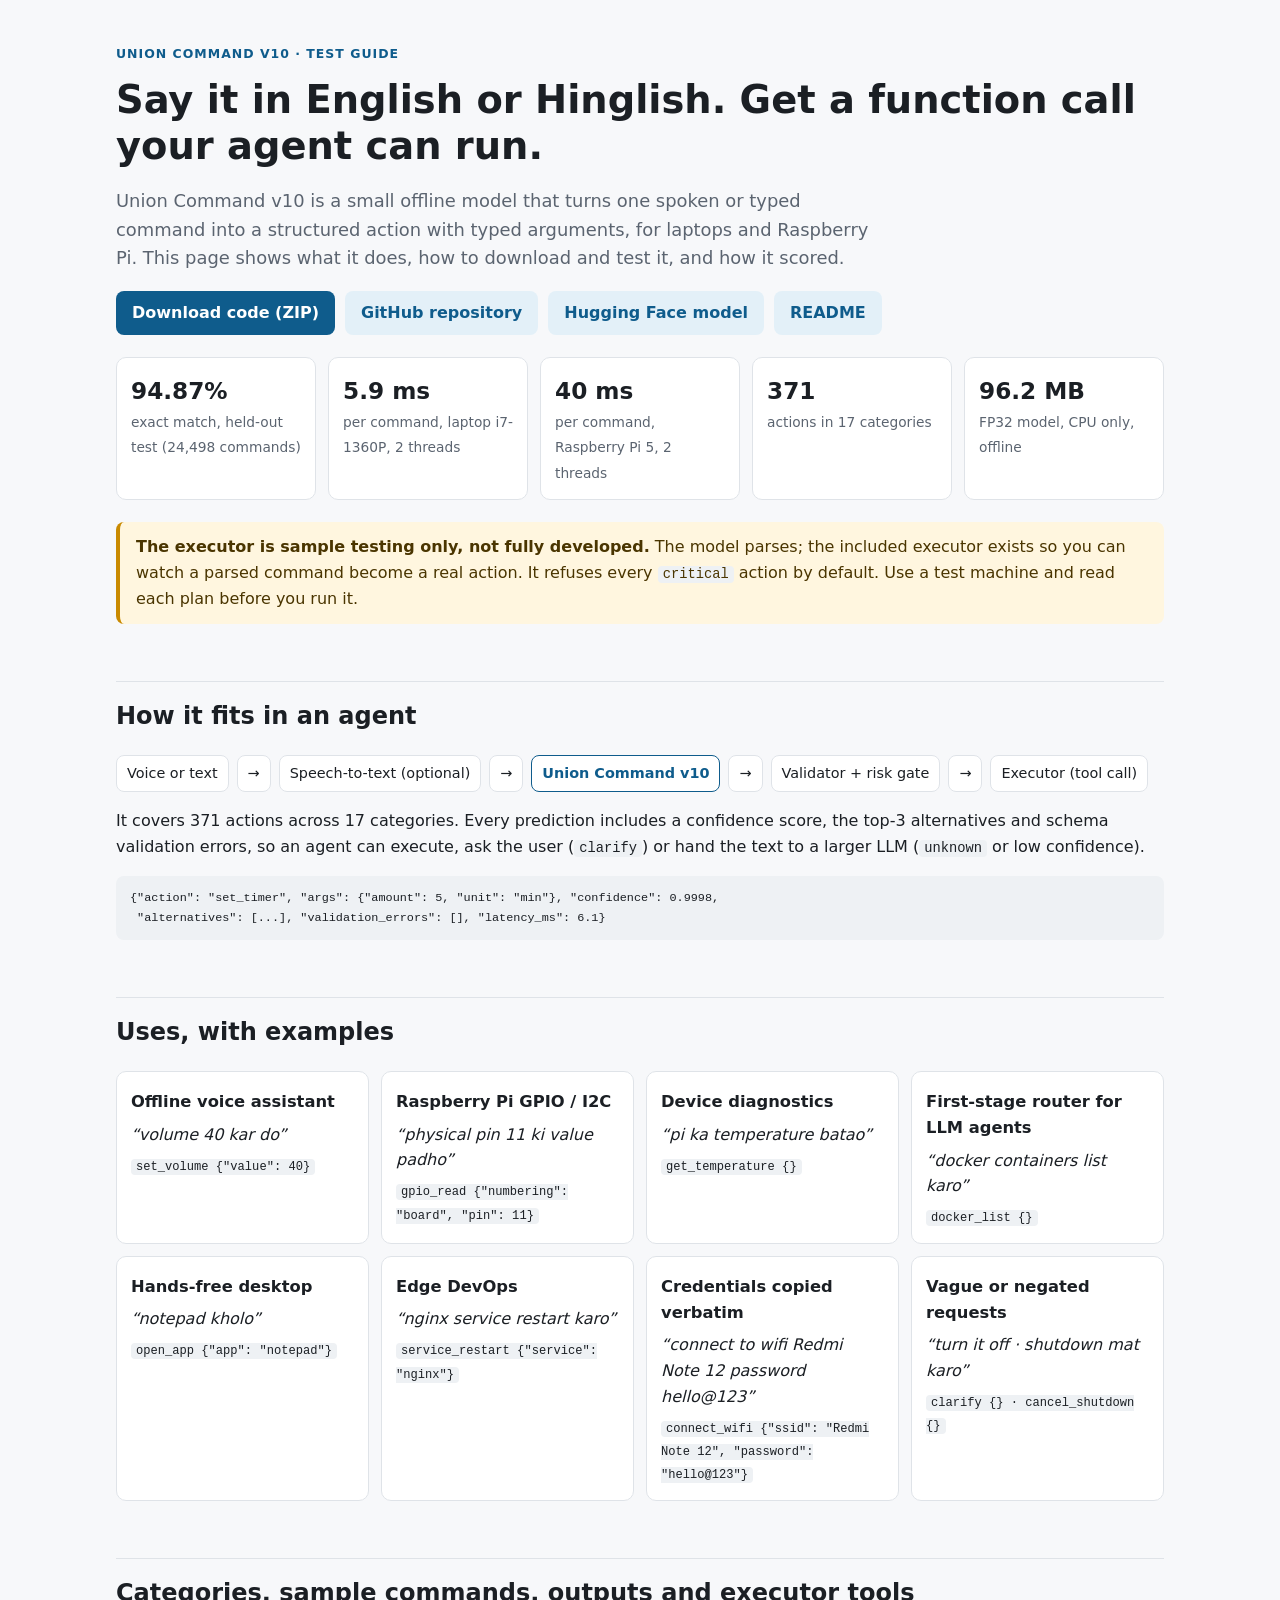
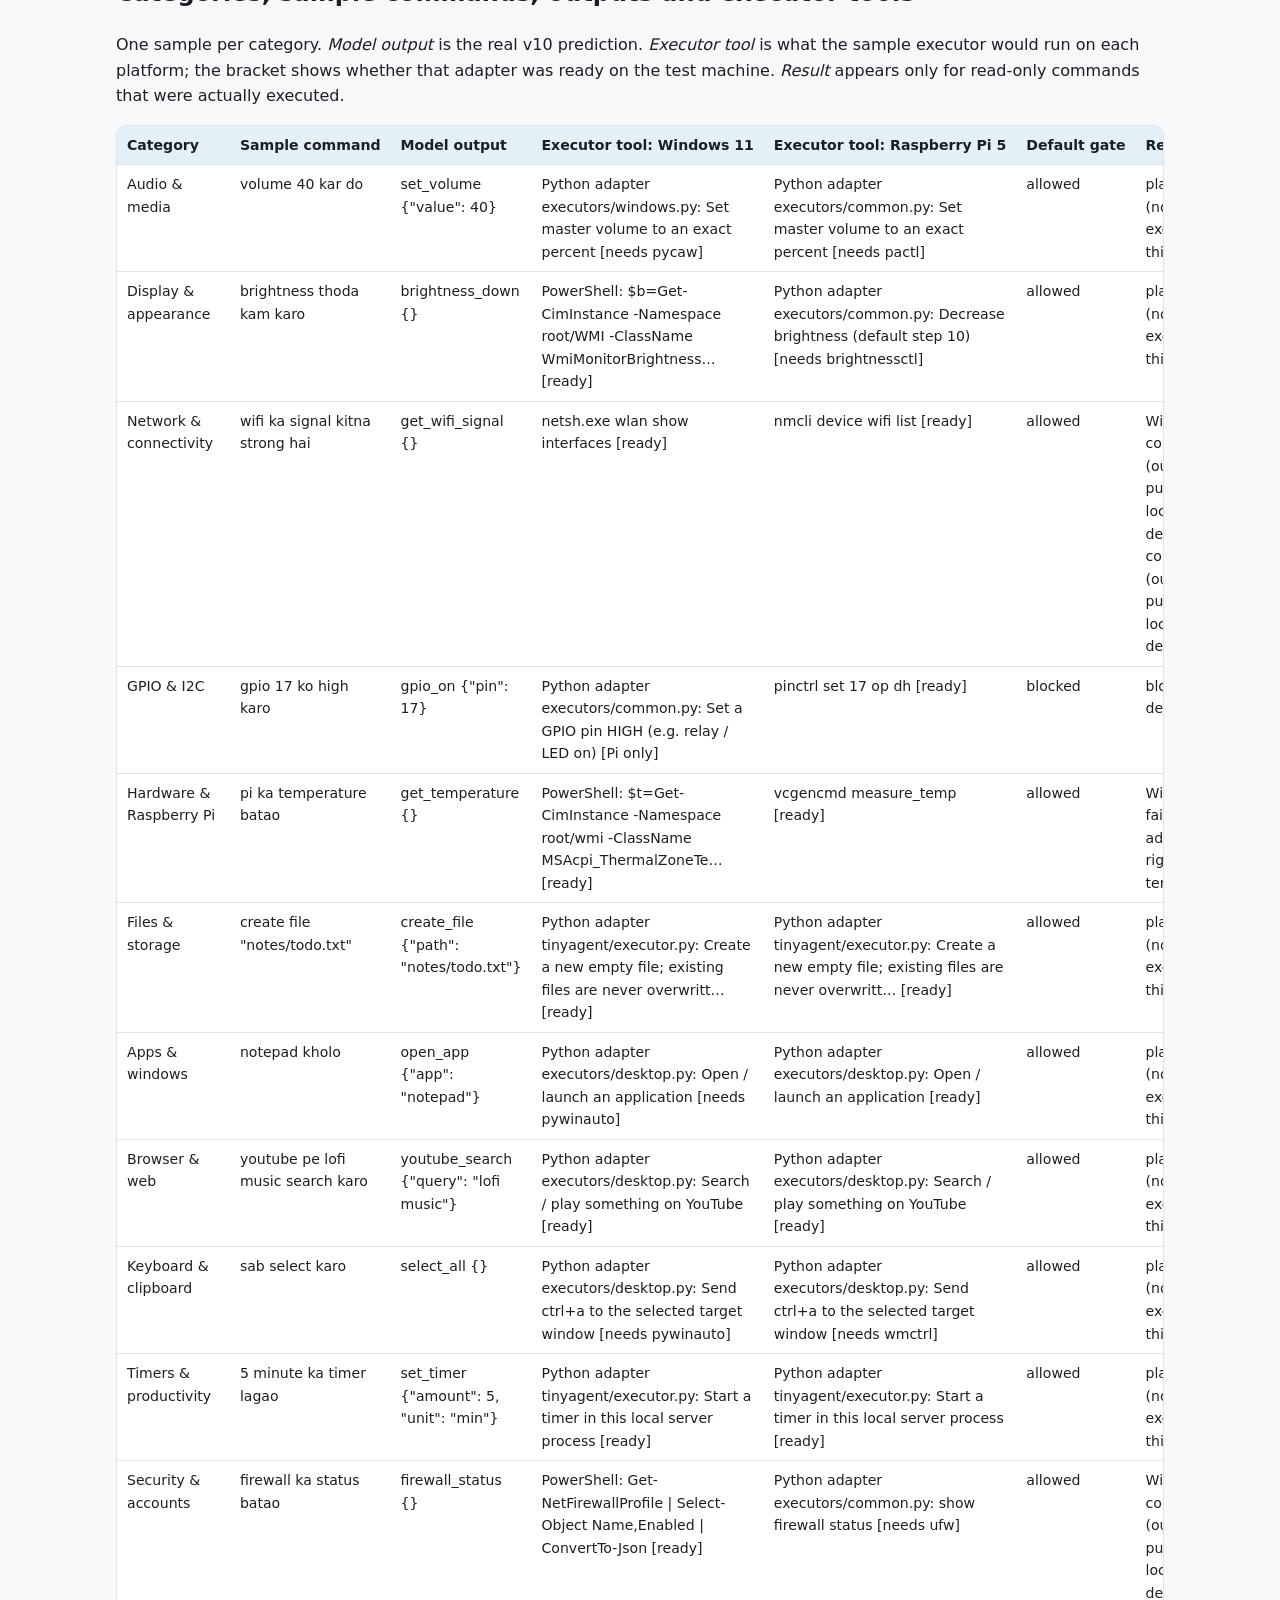
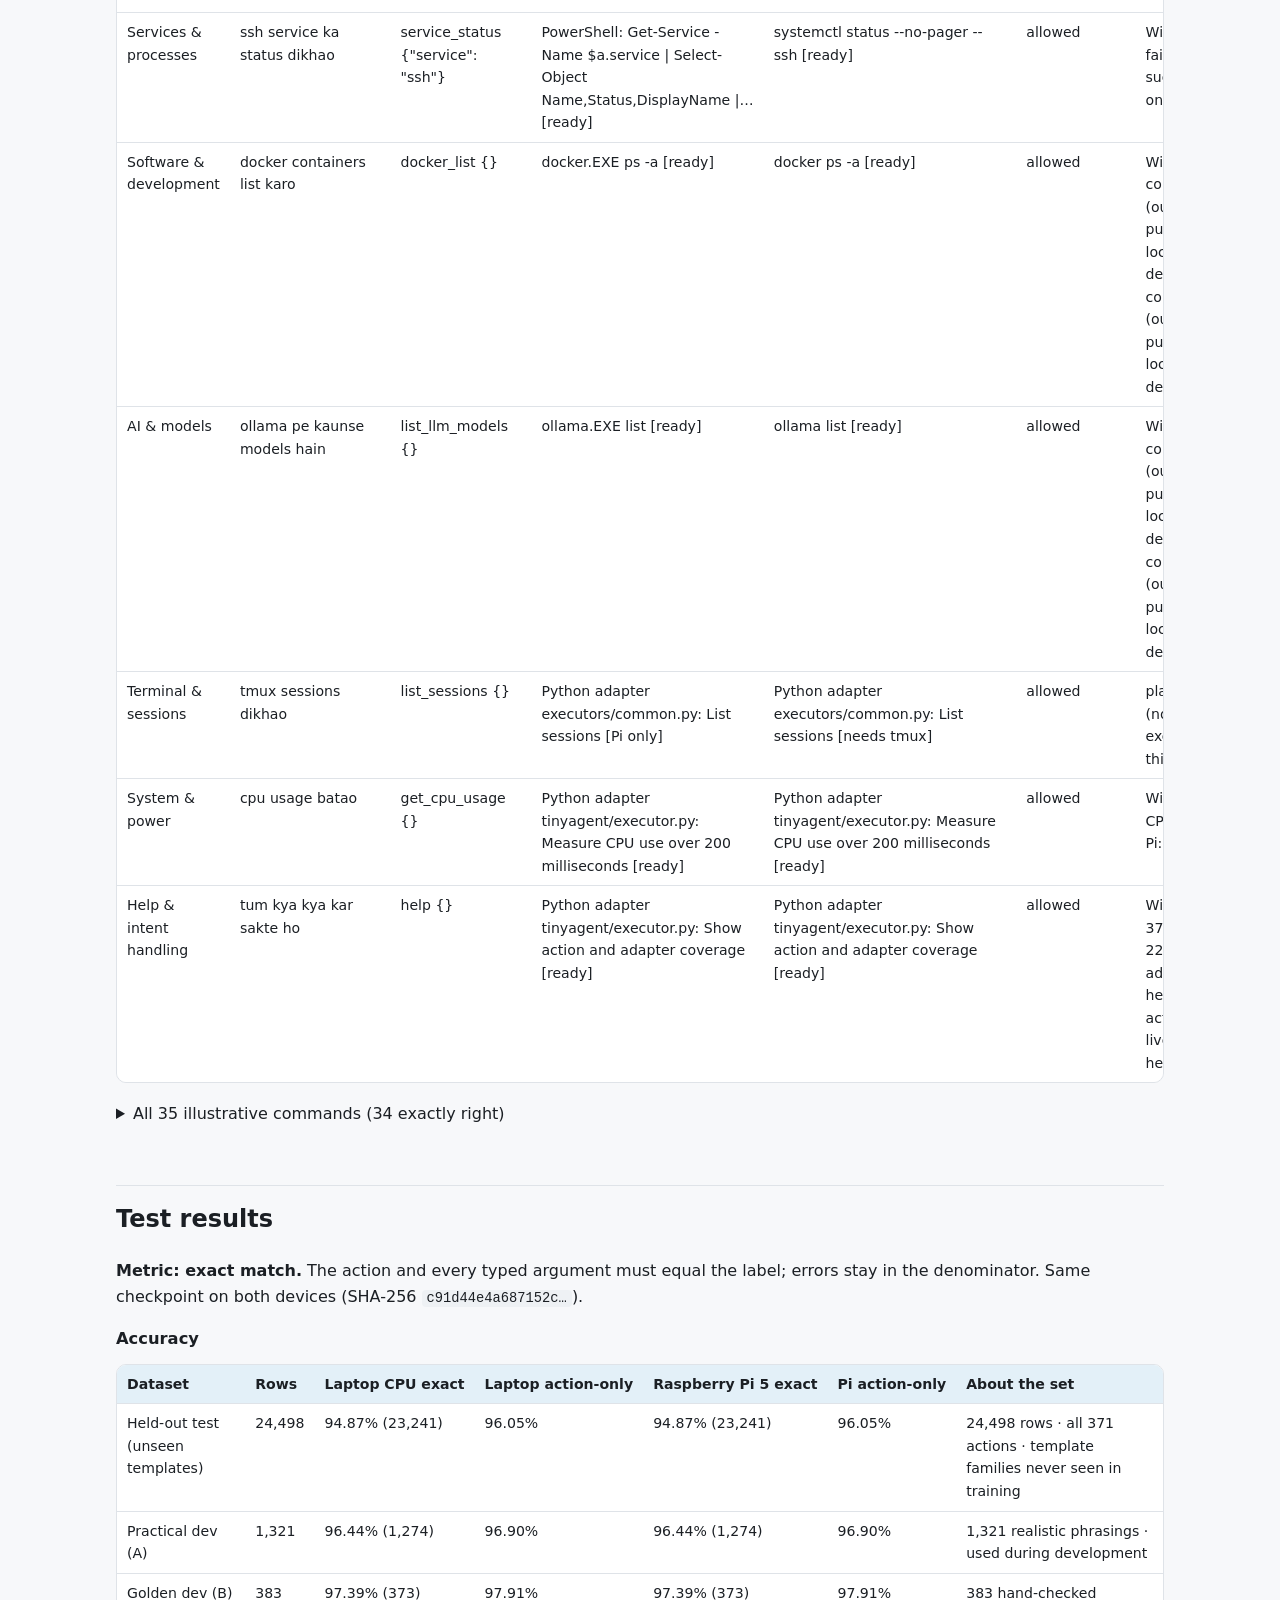
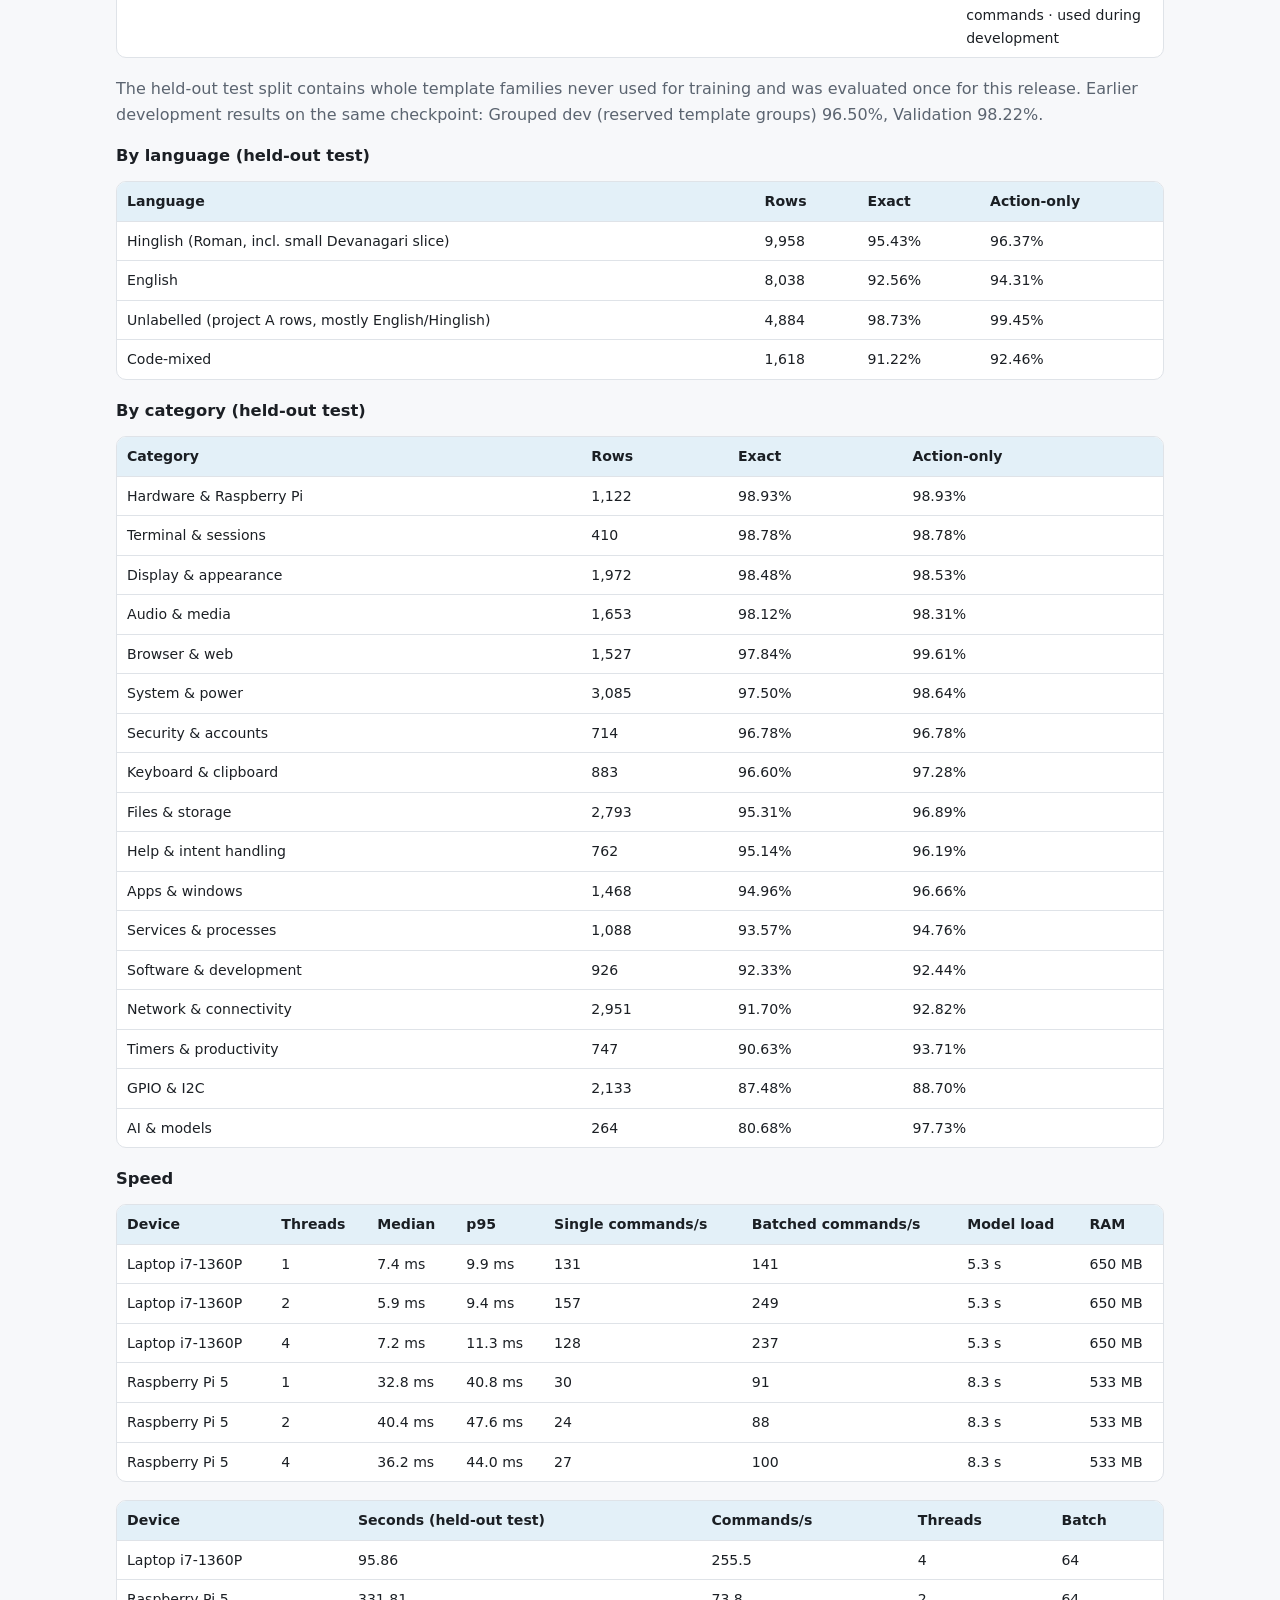
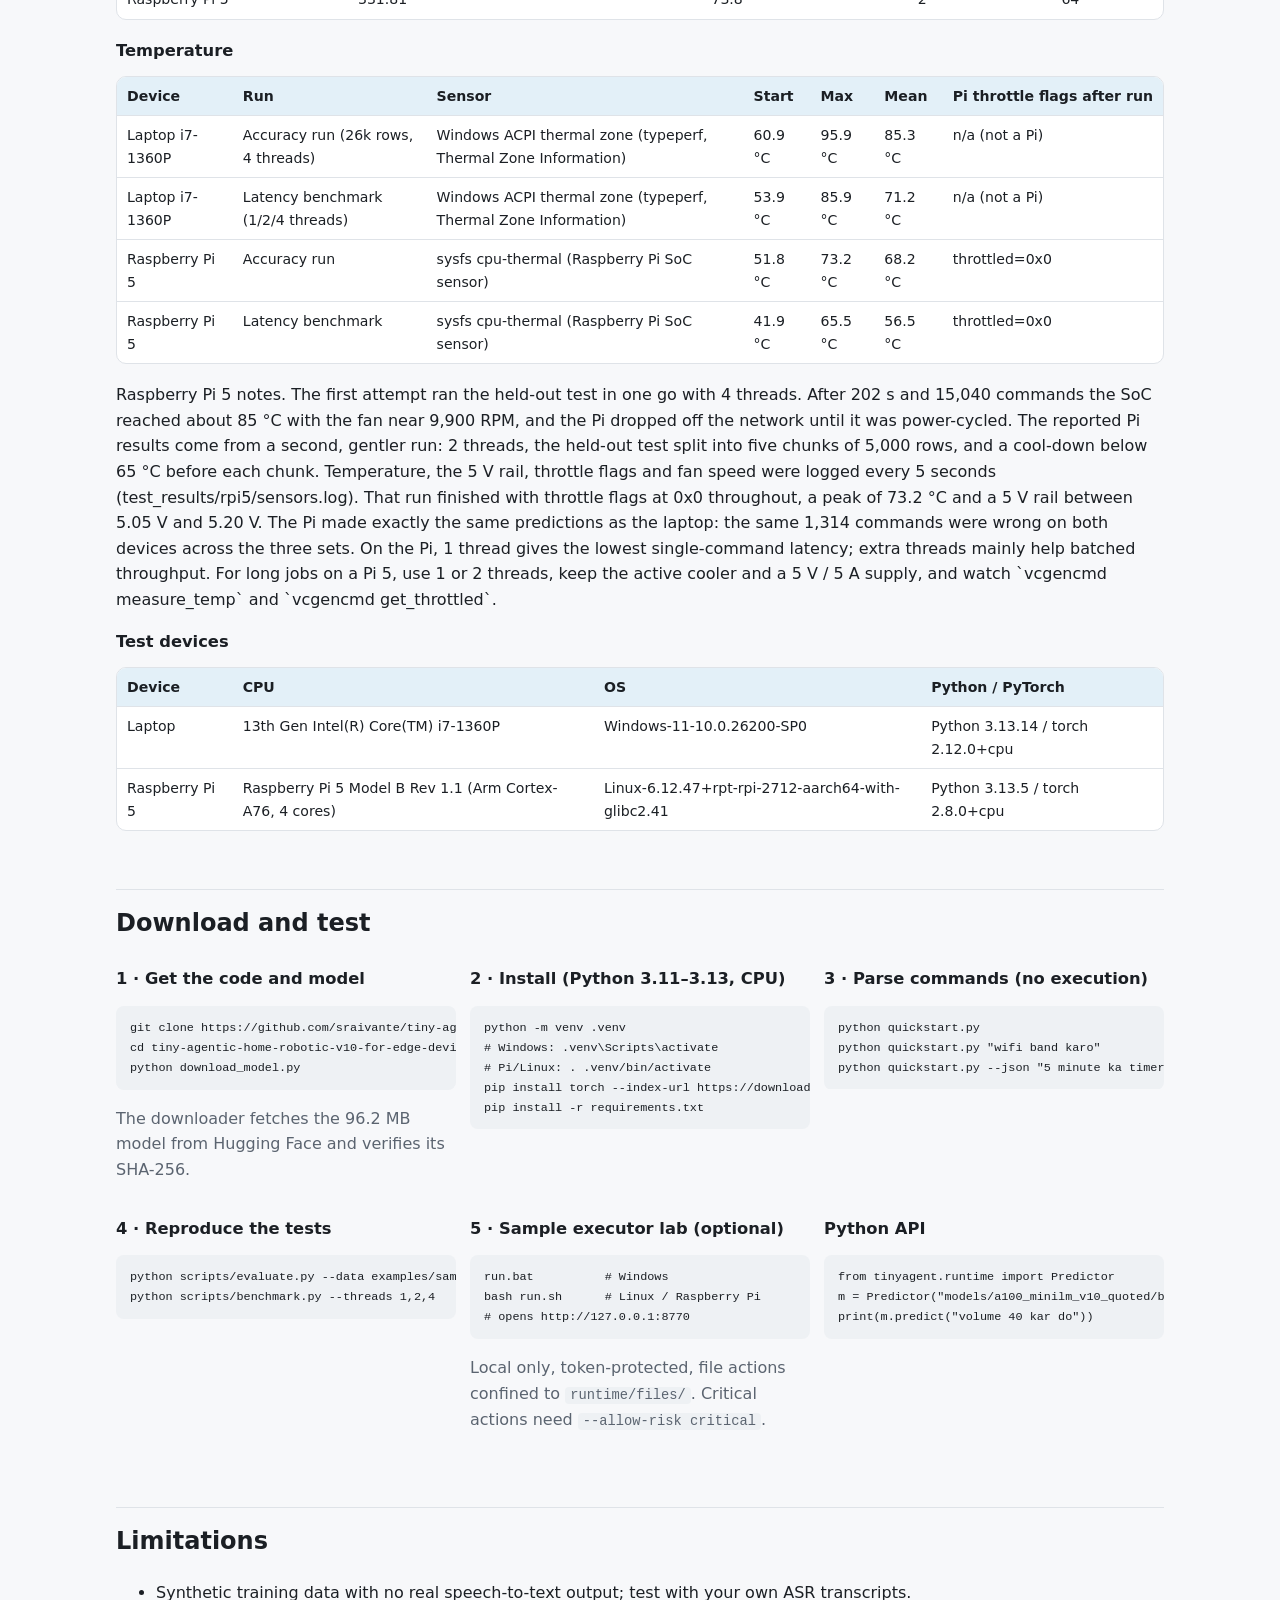
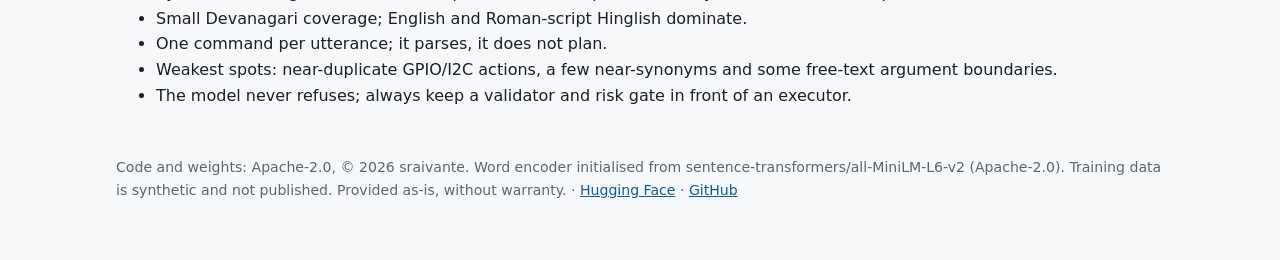
==== commit 3471e46d: "Rename the release to tiny-agentic-home-robotic-v10-for-edge-device-v10 Update the Hugging Face repo" ====
--- a/docs/index.html
+++ b/docs/index.html
@@ -57,10 +57,10 @@
 <h1>Say it in English or Hinglish. Get a function call your agent can run.</h1>
 <p class="lede">Union Command v10 is a small offline model that turns one spoken or typed command into a structured action with typed arguments, for laptops and Raspberry Pi. This page shows what it does, how to download and test it, and how it scored.</p>
 <div class="buttons">
-<a class="button" href="https://github.com/sraivante/union-command-minilm-v10/archive/refs/heads/main.zip">Download code (ZIP)</a>
-<a class="button secondary" href="https://github.com/sraivante/union-command-minilm-v10">GitHub repository</a>
-<a class="button secondary" href="https://huggingface.co/sraivante/union-command-minilm-v10">Hugging Face model</a>
-<a class="button secondary" href="https://github.com/sraivante/union-command-minilm-v10#readme">README</a>
+<a class="button" href="https://github.com/sraivante/tiny-agentic-home-robotic-v10-for-edge-device-v10/archive/refs/heads/main.zip">Download code (ZIP)</a>
+<a class="button secondary" href="https://github.com/sraivante/tiny-agentic-home-robotic-v10-for-edge-device-v10">GitHub repository</a>
+<a class="button secondary" href="https://huggingface.co/sraivante/tiny-agentic-home-robotic-v10-for-edge-device-v10">Hugging Face model</a>
+<a class="button secondary" href="https://github.com/sraivante/tiny-agentic-home-robotic-v10-for-edge-device-v10#readme">README</a>
 </div>
 <div class="stats"><div class="stat"><strong>94.87%</strong><span>exact match, held-out test (24,498 commands)</span></div><div class="stat"><strong>5.9 ms</strong><span>per command, laptop i7-1360P, 2 threads</span></div><div class="stat"><strong>40 ms</strong><span>per command, Raspberry Pi 5, 2 threads</span></div><div class="stat"><strong>371</strong><span>actions in 17 categories</span></div><div class="stat"><strong>96.2 MB</strong><span>FP32 model, CPU only, offline</span></div></div>
 <div class="warn"><strong>The executor is sample testing only, not fully developed.</strong> The model parses; the included executor exists so you can watch a parsed command become a real action. It refuses every <code>critical</code> action by default. Use a test machine and read each plan before you run it.</div>
@@ -103,8 +103,8 @@
 <h2>Download and test</h2>
 <div class="steps">
 <div><h3>1 · Get the code and model</h3>
-<pre><code>git clone https://github.com/sraivante/union-command-minilm-v10.git
-cd union-command-minilm-v10
+<pre><code>git clone https://github.com/sraivante/tiny-agentic-home-robotic-v10-for-edge-device-v10.git
+cd tiny-agentic-home-robotic-v10-for-edge-device-v10
 python download_model.py</code></pre>
 <p class="muted">The downloader fetches the 96.2 MB model from Hugging Face and verifies its SHA-256.</p></div>
 <div><h3>2 · Install (Python 3.11–3.13, CPU)</h3>
@@ -140,7 +140,7 @@
 <li>The model never refuses; always keep a validator and risk gate in front of an executor.</li>
 </ul>
 
-<footer>Code and weights: Apache-2.0, © 2026 sraivante. Word encoder initialised from sentence-transformers/all-MiniLM-L6-v2 (Apache-2.0). Training data is synthetic and not published. Provided as-is, without warranty. · <a href="https://huggingface.co/sraivante/union-command-minilm-v10">Hugging Face</a> · <a href="https://github.com/sraivante/union-command-minilm-v10">GitHub</a></footer>
+<footer>Code and weights: Apache-2.0, © 2026 sraivante. Word encoder initialised from sentence-transformers/all-MiniLM-L6-v2 (Apache-2.0). Training data is synthetic and not published. Provided as-is, without warranty. · <a href="https://huggingface.co/sraivante/tiny-agentic-home-robotic-v10-for-edge-device-v10">Hugging Face</a> · <a href="https://github.com/sraivante/tiny-agentic-home-robotic-v10-for-edge-device-v10">GitHub</a></footer>
 </main>
 </body>
 </html>
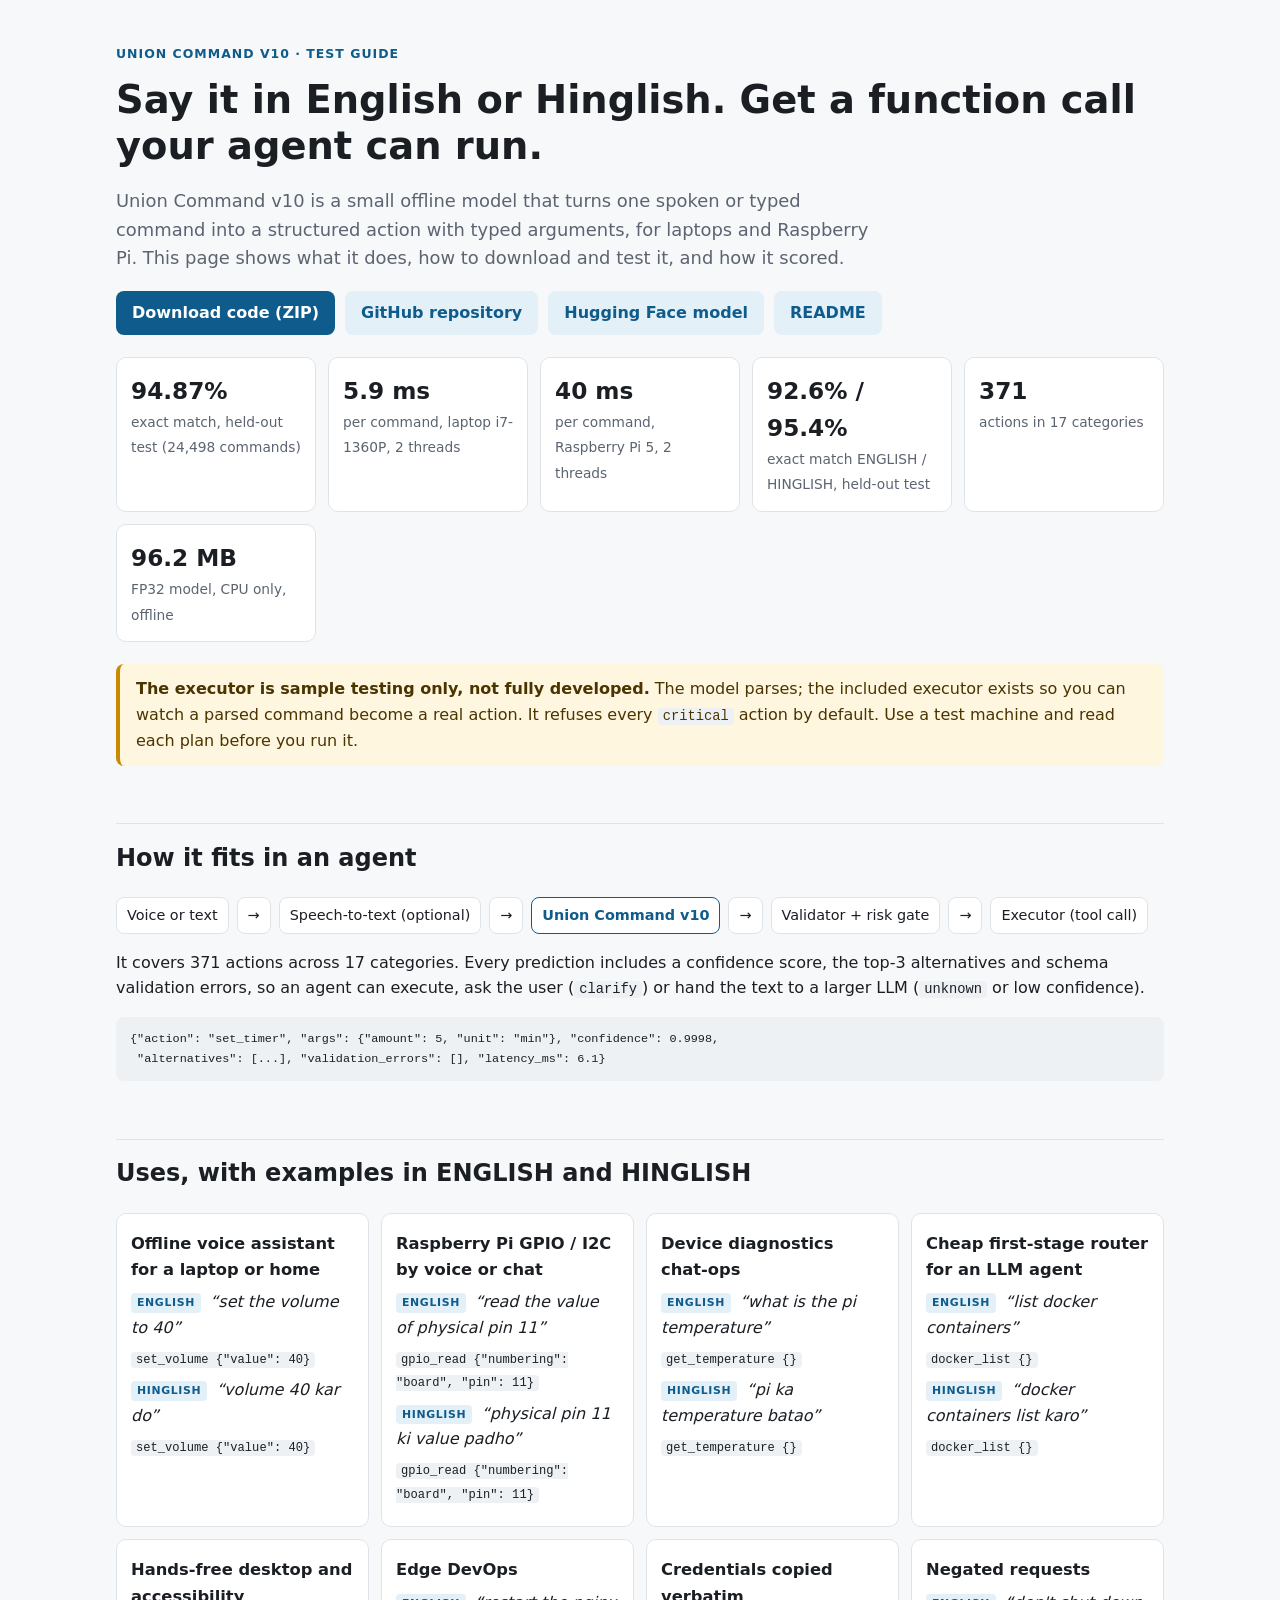
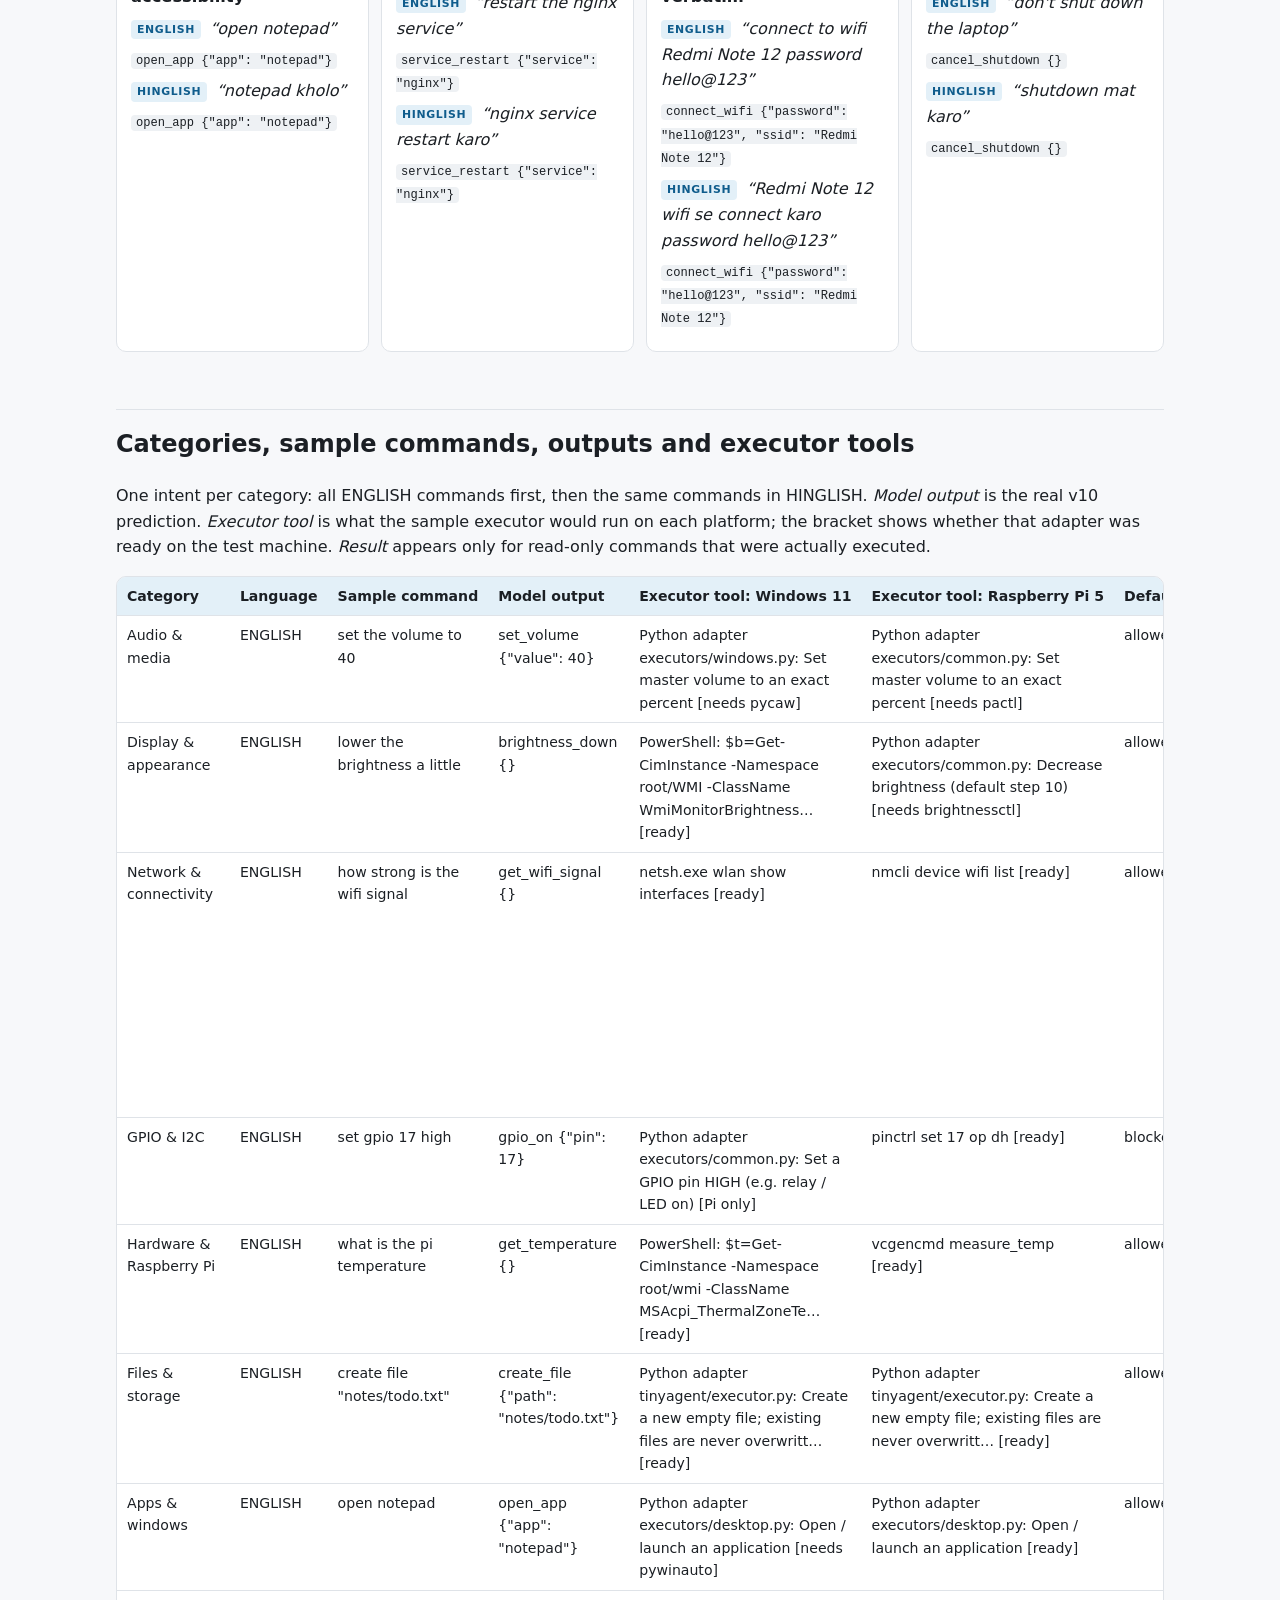
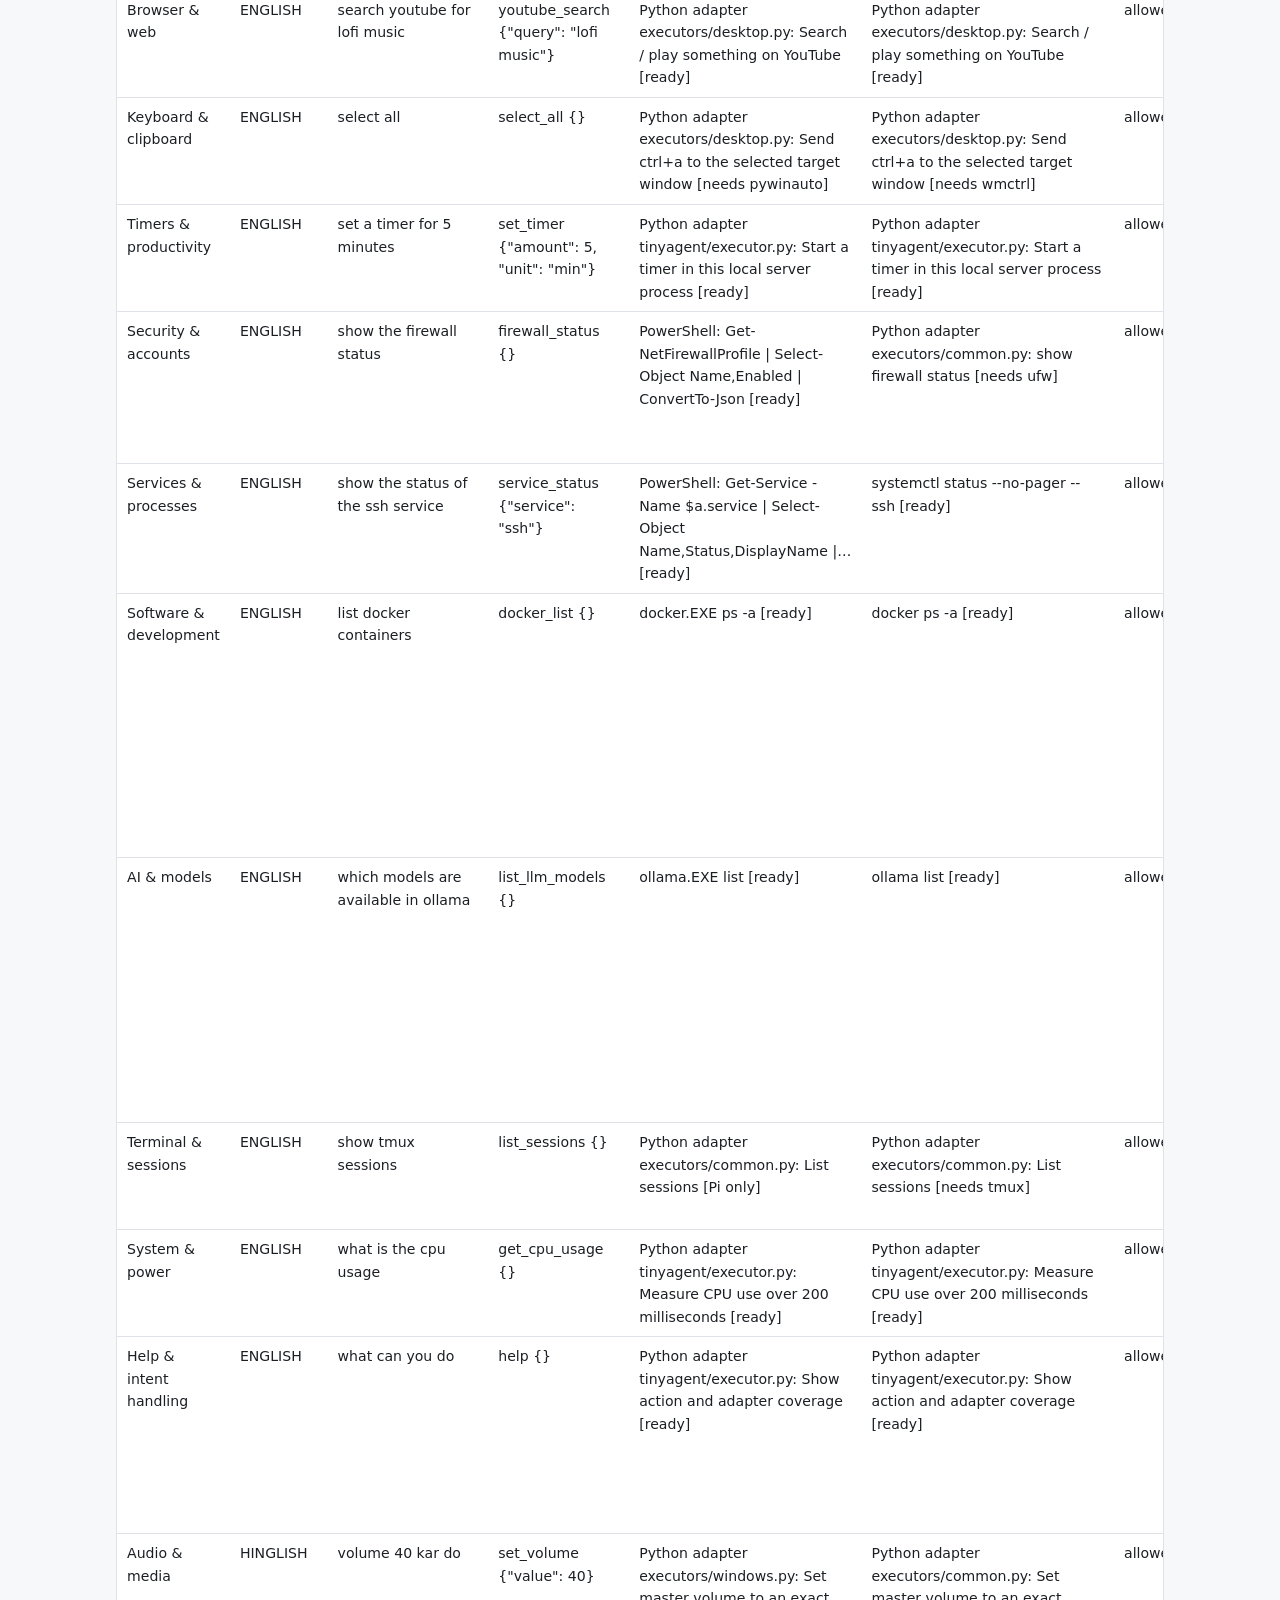
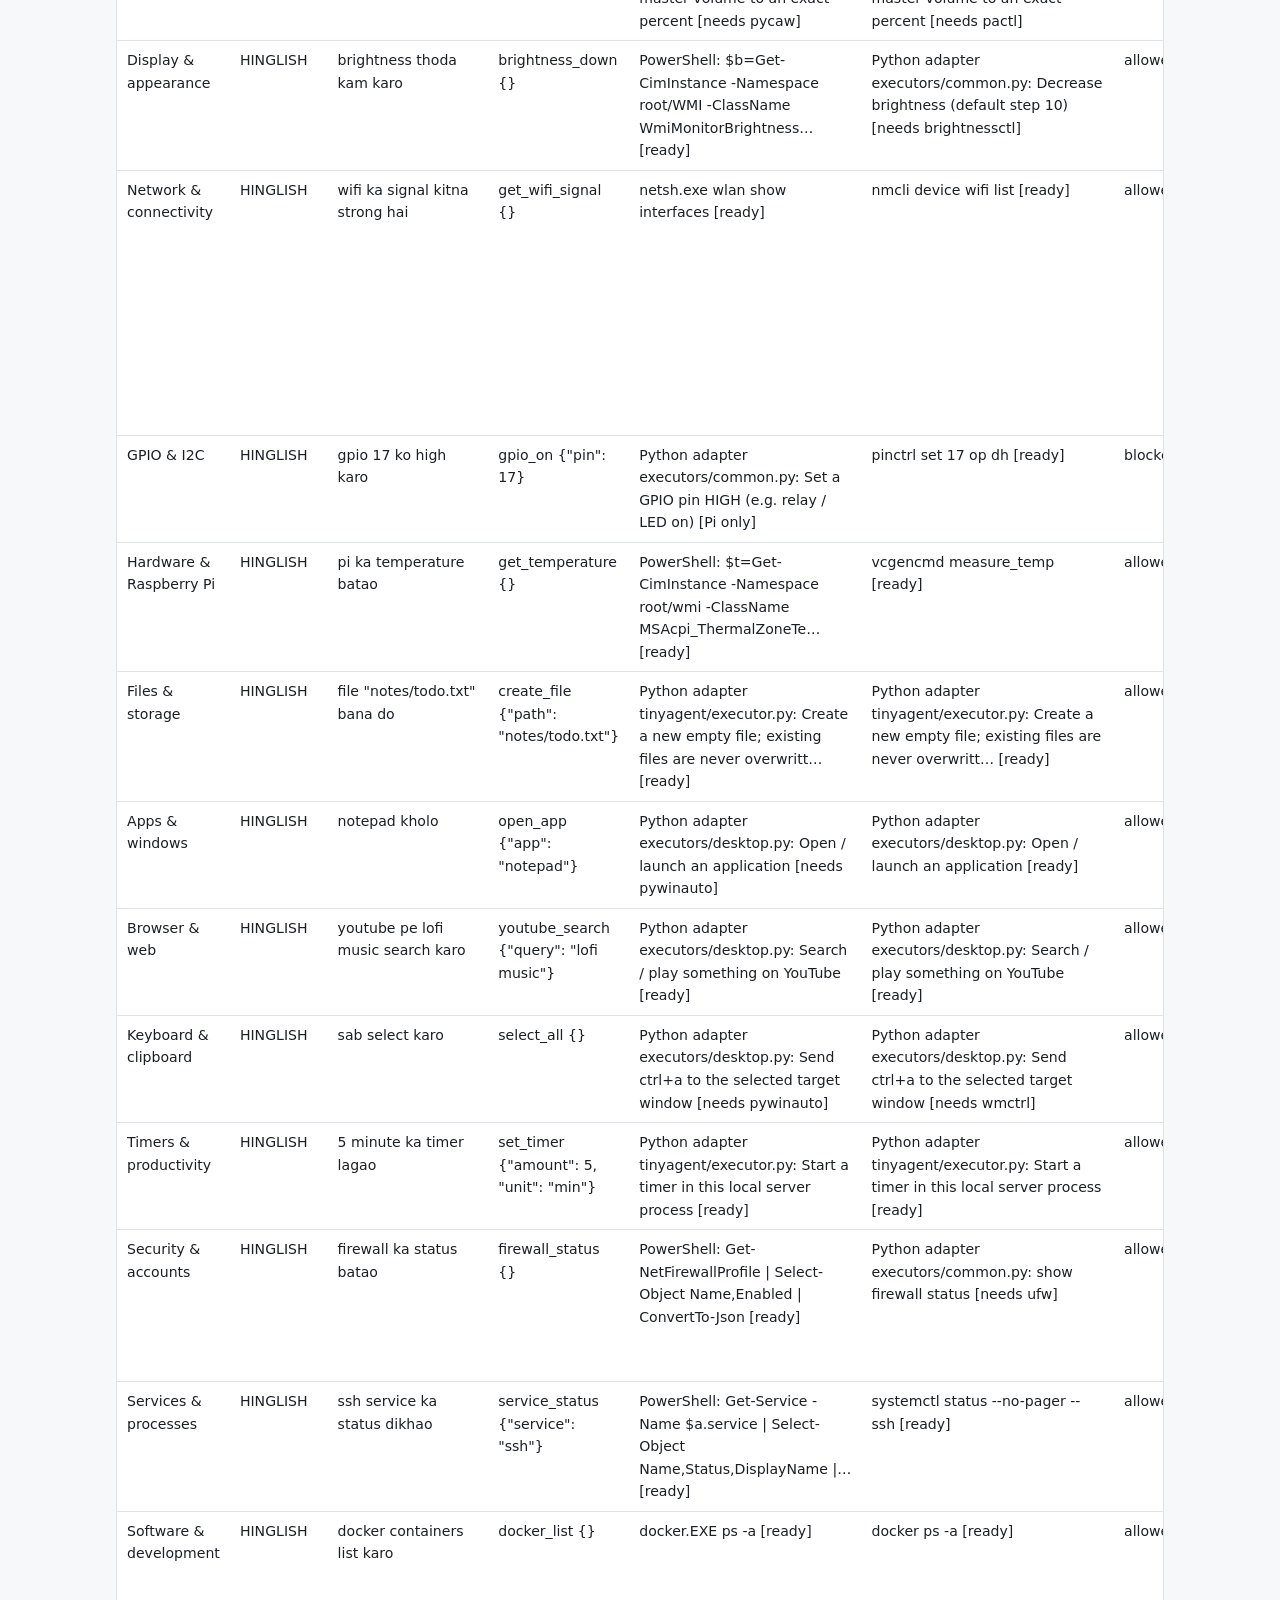
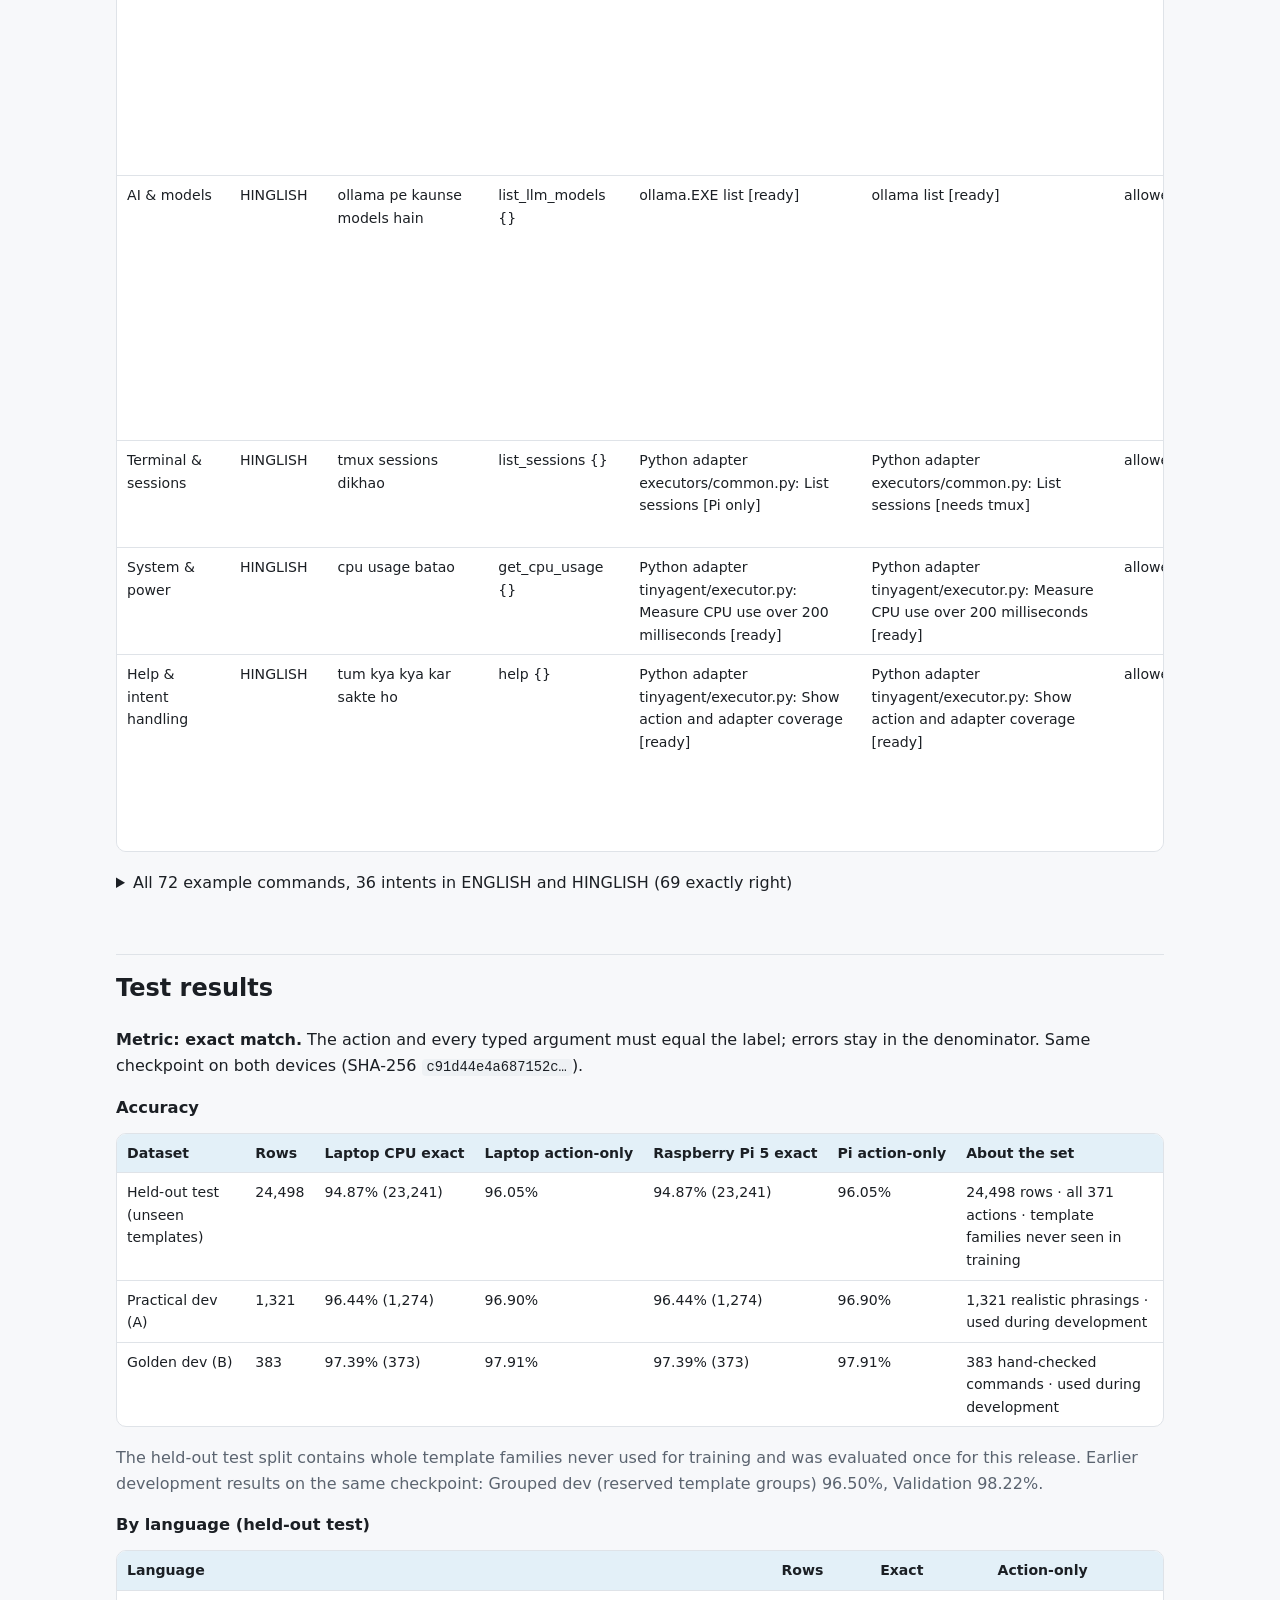
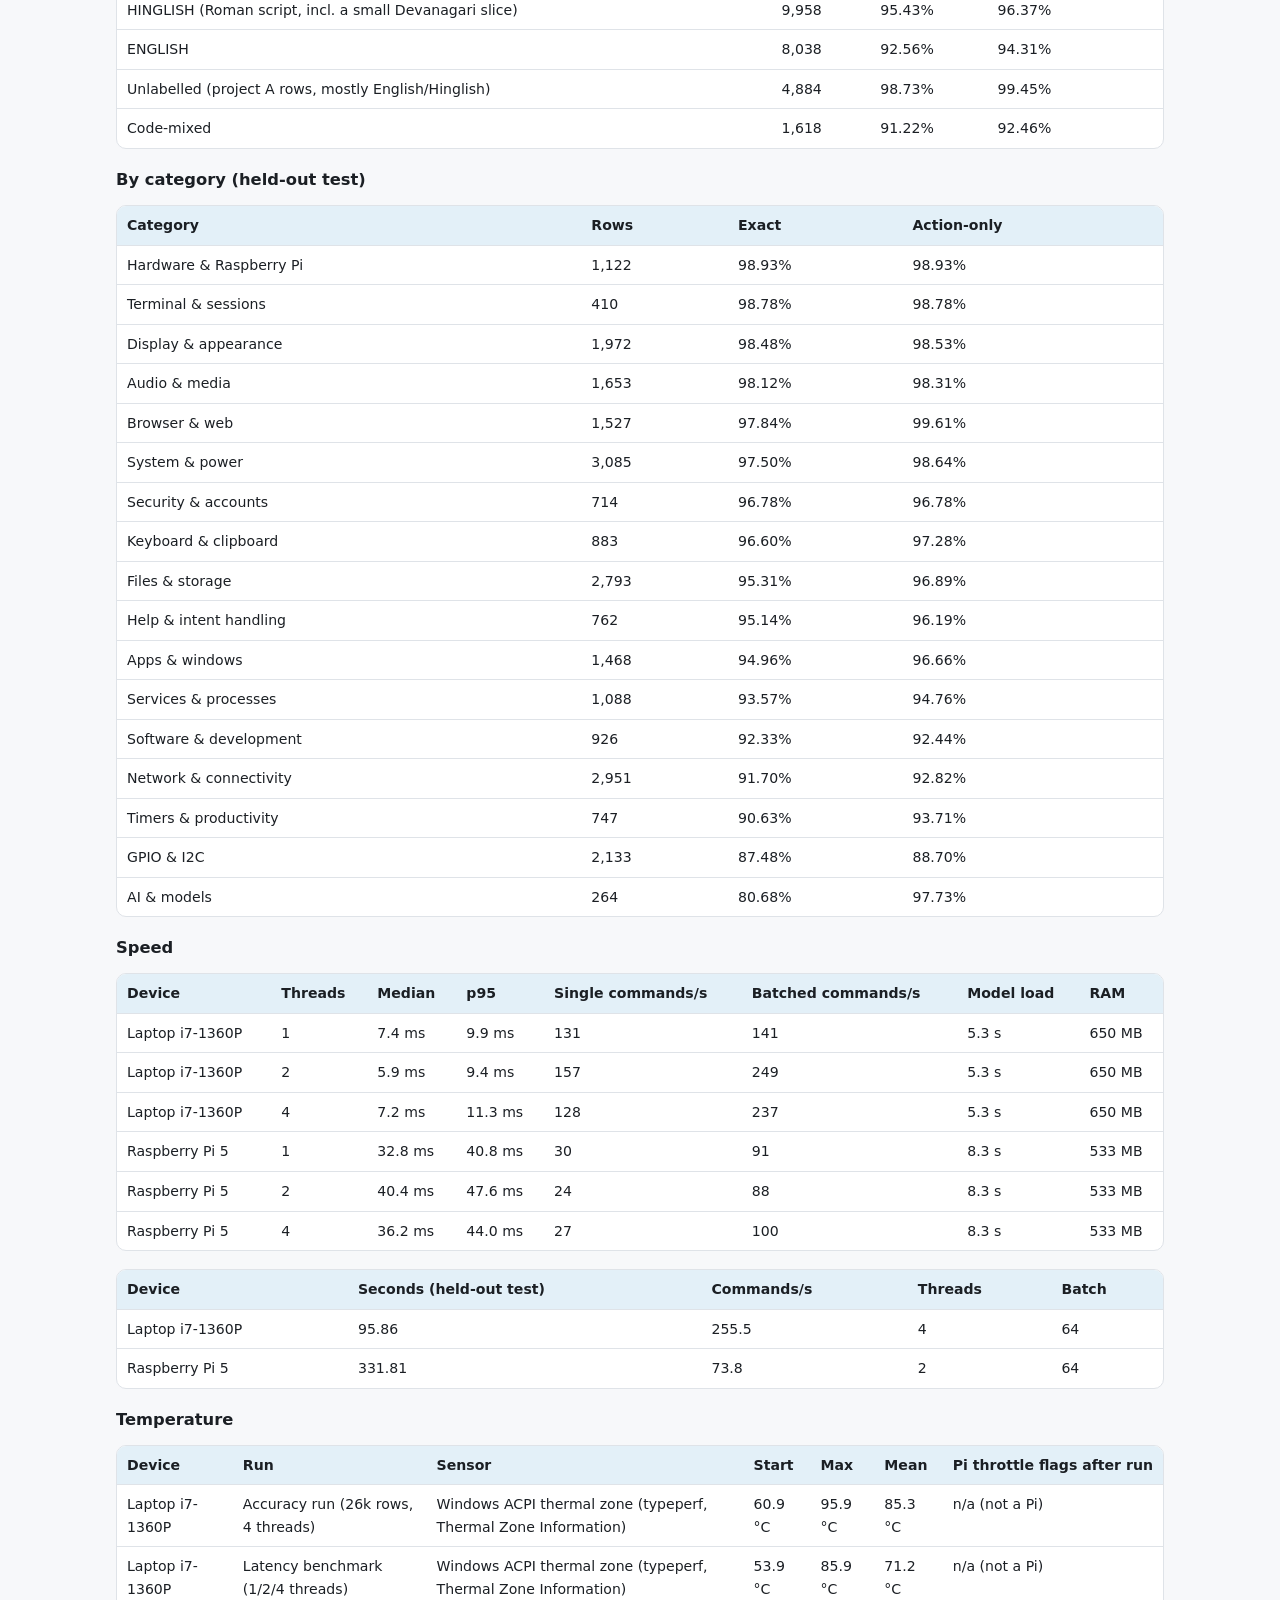
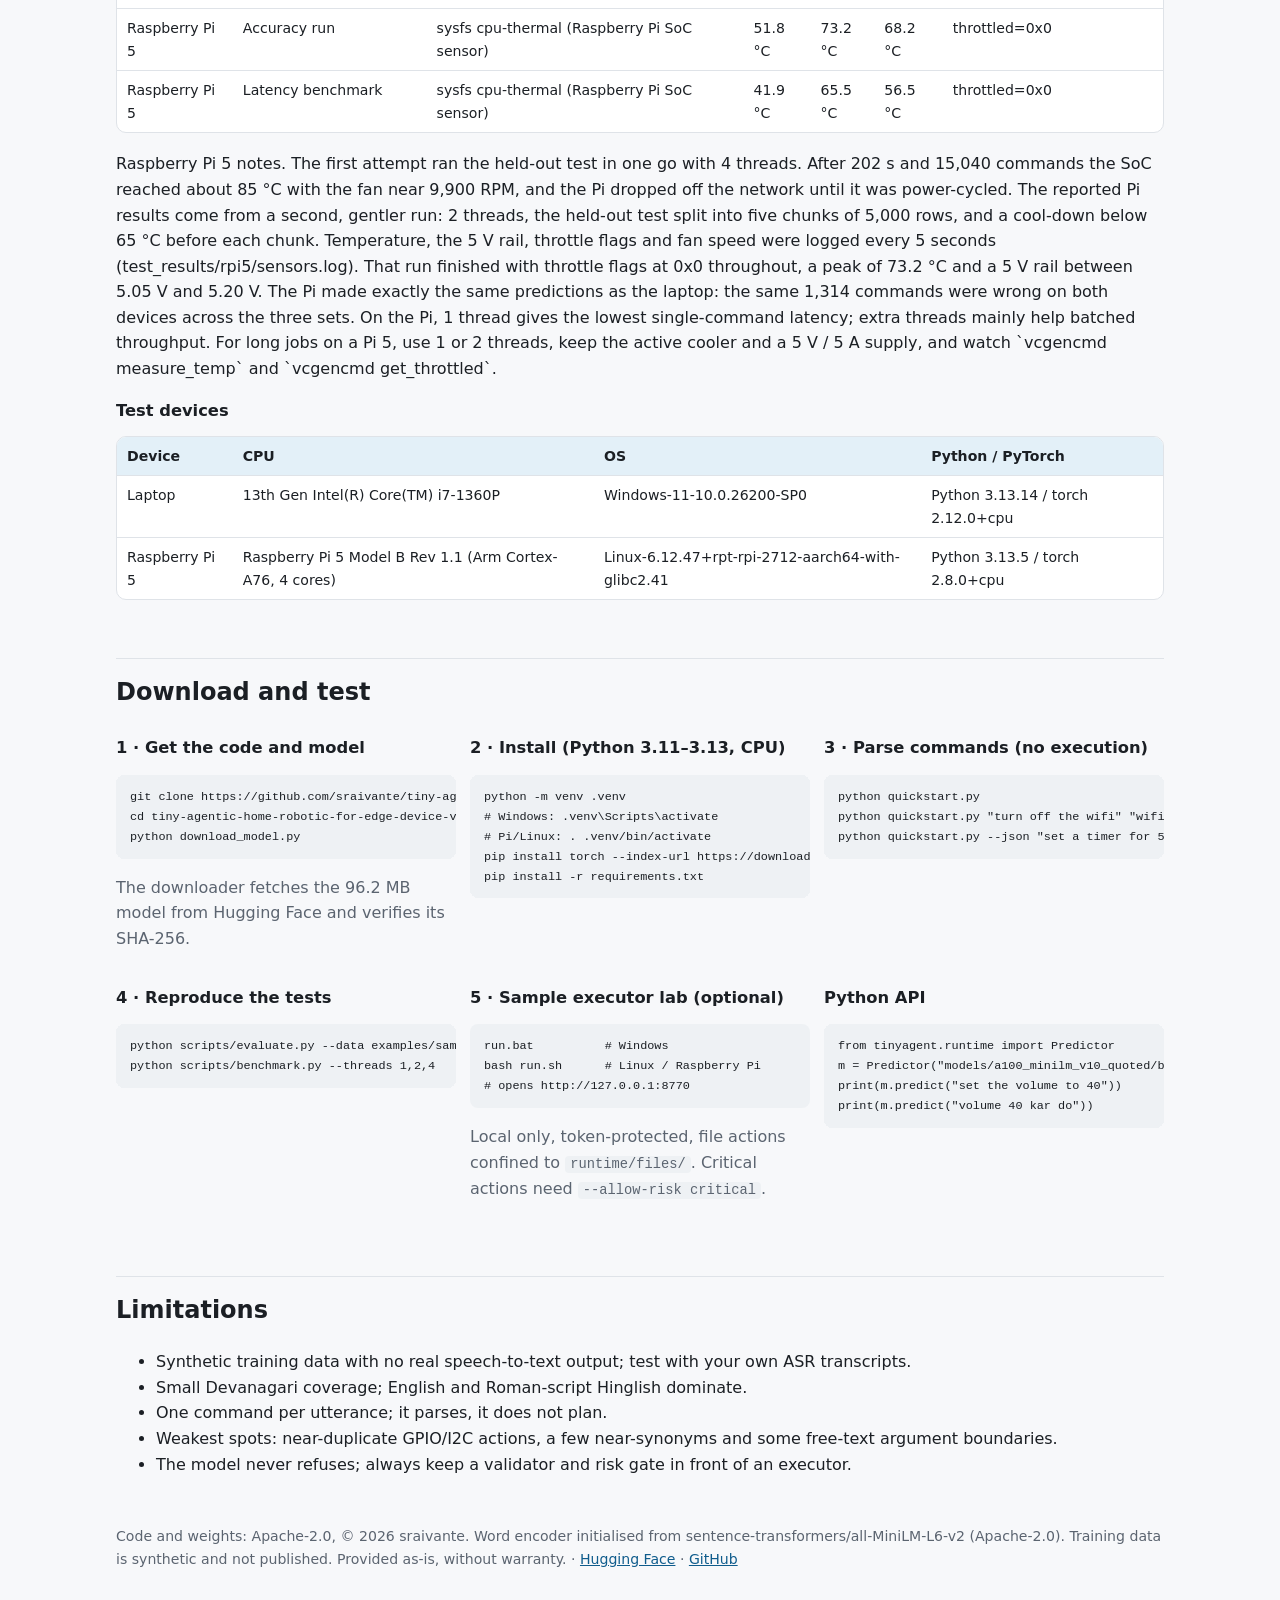
==== commit cea30d05: "Show every example in ENGLISH and HINGLISH, English first - examples/sample_commands.jsonl: 36 inten" ====
--- a/docs/index.html
+++ b/docs/index.html
@@ -33,7 +33,9 @@
 .cards { display:grid; grid-template-columns:repeat(auto-fit,minmax(230px,1fr)); gap:12px; }
 .card { background:var(--panel); border:1px solid var(--line); border-radius:10px; padding:14px; }
 .card .say { margin:.4em 0; font-style:italic; }
-.card .out { margin:0; font-size:.88rem; }
+.card .out { margin:0 0 .5em; font-size:.88rem; }
+.lang { display:inline-block; font-size:.68rem; font-weight:700; letter-spacing:.06em; padding:1px 6px; margin-right:4px;
+  border-radius:4px; background:var(--accent-soft); color:var(--accent); font-style:normal; vertical-align:1px; }
 .pipeline { display:flex; flex-wrap:wrap; gap:8px; align-items:center; margin:12px 0; }
 .pipeline span { background:var(--panel); border:1px solid var(--line); border-radius:8px; padding:6px 10px; font-size:.9rem; }
 .pipeline .model { border-color:var(--accent); color:var(--accent); font-weight:600; }
@@ -57,12 +59,12 @@
 <h1>Say it in English or Hinglish. Get a function call your agent can run.</h1>
 <p class="lede">Union Command v10 is a small offline model that turns one spoken or typed command into a structured action with typed arguments, for laptops and Raspberry Pi. This page shows what it does, how to download and test it, and how it scored.</p>
 <div class="buttons">
-<a class="button" href="https://github.com/sraivante/tiny-agentic-home-robotic-v10-for-edge-device-v10/archive/refs/heads/main.zip">Download code (ZIP)</a>
-<a class="button secondary" href="https://github.com/sraivante/tiny-agentic-home-robotic-v10-for-edge-device-v10">GitHub repository</a>
-<a class="button secondary" href="https://huggingface.co/sraivante/tiny-agentic-home-robotic-v10-for-edge-device-v10">Hugging Face model</a>
-<a class="button secondary" href="https://github.com/sraivante/tiny-agentic-home-robotic-v10-for-edge-device-v10#readme">README</a>
+<a class="button" href="https://github.com/sraivante/tiny-agentic-home-robotic-for-edge-device-v10/archive/refs/heads/main.zip">Download code (ZIP)</a>
+<a class="button secondary" href="https://github.com/sraivante/tiny-agentic-home-robotic-for-edge-device-v10">GitHub repository</a>
+<a class="button secondary" href="https://huggingface.co/sraivante/tiny-agentic-home-robotic-for-edge-device-v10">Hugging Face model</a>
+<a class="button secondary" href="https://github.com/sraivante/tiny-agentic-home-robotic-for-edge-device-v10#readme">README</a>
 </div>
-<div class="stats"><div class="stat"><strong>94.87%</strong><span>exact match, held-out test (24,498 commands)</span></div><div class="stat"><strong>5.9 ms</strong><span>per command, laptop i7-1360P, 2 threads</span></div><div class="stat"><strong>40 ms</strong><span>per command, Raspberry Pi 5, 2 threads</span></div><div class="stat"><strong>371</strong><span>actions in 17 categories</span></div><div class="stat"><strong>96.2 MB</strong><span>FP32 model, CPU only, offline</span></div></div>
+<div class="stats"><div class="stat"><strong>94.87%</strong><span>exact match, held-out test (24,498 commands)</span></div><div class="stat"><strong>5.9 ms</strong><span>per command, laptop i7-1360P, 2 threads</span></div><div class="stat"><strong>40 ms</strong><span>per command, Raspberry Pi 5, 2 threads</span></div><div class="stat"><strong>92.6% / 95.4%</strong><span>exact match ENGLISH / HINGLISH, held-out test</span></div><div class="stat"><strong>371</strong><span>actions in 17 categories</span></div><div class="stat"><strong>96.2 MB</strong><span>FP32 model, CPU only, offline</span></div></div>
 <div class="warn"><strong>The executor is sample testing only, not fully developed.</strong> The model parses; the included executor exists so you can watch a parsed command become a real action. It refuses every <code>critical</code> action by default. Use a test machine and read each plan before you run it.</div>
 
 <h2>How it fits in an agent</h2>
@@ -71,15 +73,15 @@
 <pre><code>{&quot;action&quot;: &quot;set_timer&quot;, &quot;args&quot;: {&quot;amount&quot;: 5, &quot;unit&quot;: &quot;min&quot;}, &quot;confidence&quot;: 0.9998,
  &quot;alternatives&quot;: [...], &quot;validation_errors&quot;: [], &quot;latency_ms&quot;: 6.1}</code></pre>
 
-<h2>Uses, with examples</h2>
-<div class="cards"><div class="card"><h3>Offline voice assistant</h3><p class="say">“volume 40 kar do”</p><p class="out"><code>set_volume {&quot;value&quot;: 40}</code></p></div><div class="card"><h3>Raspberry Pi GPIO / I2C</h3><p class="say">“physical pin 11 ki value padho”</p><p class="out"><code>gpio_read {&quot;numbering&quot;: &quot;board&quot;, &quot;pin&quot;: 11}</code></p></div><div class="card"><h3>Device diagnostics</h3><p class="say">“pi ka temperature batao”</p><p class="out"><code>get_temperature {}</code></p></div><div class="card"><h3>First-stage router for LLM agents</h3><p class="say">“docker containers list karo”</p><p class="out"><code>docker_list {}</code></p></div><div class="card"><h3>Hands-free desktop</h3><p class="say">“notepad kholo”</p><p class="out"><code>open_app {&quot;app&quot;: &quot;notepad&quot;}</code></p></div><div class="card"><h3>Edge DevOps</h3><p class="say">“nginx service restart karo”</p><p class="out"><code>service_restart {&quot;service&quot;: &quot;nginx&quot;}</code></p></div><div class="card"><h3>Credentials copied verbatim</h3><p class="say">“connect to wifi Redmi Note 12 password hello@123”</p><p class="out"><code>connect_wifi {&quot;ssid&quot;: &quot;Redmi Note 12&quot;, &quot;password&quot;: &quot;hello@123&quot;}</code></p></div><div class="card"><h3>Vague or negated requests</h3><p class="say">“turn it off  ·  shutdown mat karo”</p><p class="out"><code>clarify {}  ·  cancel_shutdown {}</code></p></div></div>
+<h2>Uses, with examples in ENGLISH and HINGLISH</h2>
+<div class="cards"><div class="card"><h3>Offline voice assistant for a laptop or home</h3><p class="say"><span class="lang">ENGLISH</span> “set the volume to 40”</p><p class="out"><code>set_volume {&quot;value&quot;: 40}</code></p><p class="say"><span class="lang">HINGLISH</span> “volume 40 kar do”</p><p class="out"><code>set_volume {&quot;value&quot;: 40}</code></p></div><div class="card"><h3>Raspberry Pi GPIO / I2C by voice or chat</h3><p class="say"><span class="lang">ENGLISH</span> “read the value of physical pin 11”</p><p class="out"><code>gpio_read {&quot;numbering&quot;: &quot;board&quot;, &quot;pin&quot;: 11}</code></p><p class="say"><span class="lang">HINGLISH</span> “physical pin 11 ki value padho”</p><p class="out"><code>gpio_read {&quot;numbering&quot;: &quot;board&quot;, &quot;pin&quot;: 11}</code></p></div><div class="card"><h3>Device diagnostics chat-ops</h3><p class="say"><span class="lang">ENGLISH</span> “what is the pi temperature”</p><p class="out"><code>get_temperature {}</code></p><p class="say"><span class="lang">HINGLISH</span> “pi ka temperature batao”</p><p class="out"><code>get_temperature {}</code></p></div><div class="card"><h3>Cheap first-stage router for an LLM agent</h3><p class="say"><span class="lang">ENGLISH</span> “list docker containers”</p><p class="out"><code>docker_list {}</code></p><p class="say"><span class="lang">HINGLISH</span> “docker containers list karo”</p><p class="out"><code>docker_list {}</code></p></div><div class="card"><h3>Hands-free desktop and accessibility</h3><p class="say"><span class="lang">ENGLISH</span> “open notepad”</p><p class="out"><code>open_app {&quot;app&quot;: &quot;notepad&quot;}</code></p><p class="say"><span class="lang">HINGLISH</span> “notepad kholo”</p><p class="out"><code>open_app {&quot;app&quot;: &quot;notepad&quot;}</code></p></div><div class="card"><h3>Edge DevOps</h3><p class="say"><span class="lang">ENGLISH</span> “restart the nginx service”</p><p class="out"><code>service_restart {&quot;service&quot;: &quot;nginx&quot;}</code></p><p class="say"><span class="lang">HINGLISH</span> “nginx service restart karo”</p><p class="out"><code>service_restart {&quot;service&quot;: &quot;nginx&quot;}</code></p></div><div class="card"><h3>Credentials copied verbatim</h3><p class="say"><span class="lang">ENGLISH</span> “connect to wifi Redmi Note 12 password hello@123”</p><p class="out"><code>connect_wifi {&quot;password&quot;: &quot;hello@123&quot;, &quot;ssid&quot;: &quot;Redmi Note 12&quot;}</code></p><p class="say"><span class="lang">HINGLISH</span> “Redmi Note 12 wifi se connect karo password hello@123”</p><p class="out"><code>connect_wifi {&quot;password&quot;: &quot;hello@123&quot;, &quot;ssid&quot;: &quot;Redmi Note 12&quot;}</code></p></div><div class="card"><h3>Negated requests</h3><p class="say"><span class="lang">ENGLISH</span> “don&#x27;t shut down the laptop”</p><p class="out"><code>cancel_shutdown {}</code></p><p class="say"><span class="lang">HINGLISH</span> “shutdown mat karo”</p><p class="out"><code>cancel_shutdown {}</code></p></div></div>
 
 <h2>Categories, sample commands, outputs and executor tools</h2>
-<p>One sample per category. <em>Model output</em> is the real v10 prediction. <em>Executor tool</em> is what the sample executor would run on each platform; the bracket shows whether that adapter was ready on the test machine. <em>Result</em> appears only for read-only commands that were actually executed.</p>
-<div class="table-wrap"><table class=""><thead><tr><th>Category</th><th>Sample command</th><th>Model output</th><th>Executor tool: Windows 11</th><th>Executor tool: Raspberry Pi 5</th><th>Default gate</th><th>Result</th></tr></thead><tbody><tr><td>Audio &amp; media</td><td>volume 40 kar do</td><td>set_volume {&quot;value&quot;: 40}</td><td>Python adapter executors/windows.py: Set master volume to an exact percent [needs pycaw]</td><td>Python adapter executors/common.py: Set master volume to an exact percent [needs pactl]</td><td>allowed</td><td>plan only (not executed in this demo)</td></tr><tr><td>Display &amp; appearance</td><td>brightness thoda kam karo</td><td>brightness_down {}</td><td>PowerShell: $b=Get-CimInstance -Namespace root/WMI -ClassName WmiMonitorBrightness… [ready]</td><td>Python adapter executors/common.py: Decrease brightness (default step 10) [needs brightnessctl]</td><td>allowed</td><td>plan only (not executed in this demo)</td></tr><tr><td>Network &amp; connectivity</td><td>wifi ka signal kitna strong hai</td><td>get_wifi_signal {}</td><td>netsh.exe wlan show interfaces [ready]</td><td>nmcli device wifi list [ready]</td><td>allowed</td><td>Windows: completed (output not published: local device details); Pi: completed (output not published: local device details)</td></tr><tr><td>GPIO &amp; I2C</td><td>gpio 17 ko high karo</td><td>gpio_on {&quot;pin&quot;: 17}</td><td>Python adapter executors/common.py: Set a GPIO pin HIGH (e.g. relay / LED on) [Pi only]</td><td>pinctrl set 17 op dh [ready]</td><td>blocked</td><td>blocked by default gate</td></tr><tr><td>Hardware &amp; Raspberry Pi</td><td>pi ka temperature batao</td><td>get_temperature {}</td><td>PowerShell: $t=Get-CimInstance -Namespace root/wmi -ClassName MSAcpi_ThermalZoneTe… [ready]</td><td>vcgencmd measure_temp [ready]</td><td>allowed</td><td>Windows: failed: needs administrator rights; Pi: temp=43.9&#x27;C</td></tr><tr><td>Files &amp; storage</td><td>create file &quot;notes/todo.txt&quot;</td><td>create_file {&quot;path&quot;: &quot;notes/todo.txt&quot;}</td><td>Python adapter tinyagent/executor.py: Create a new empty file; existing files are never overwritt… [ready]</td><td>Python adapter tinyagent/executor.py: Create a new empty file; existing files are never overwritt… [ready]</td><td>allowed</td><td>plan only (not executed in this demo)</td></tr><tr><td>Apps &amp; windows</td><td>notepad kholo</td><td>open_app {&quot;app&quot;: &quot;notepad&quot;}</td><td>Python adapter executors/desktop.py: Open / launch an application [needs pywinauto]</td><td>Python adapter executors/desktop.py: Open / launch an application [ready]</td><td>allowed</td><td>plan only (not executed in this demo)</td></tr><tr><td>Browser &amp; web</td><td>youtube pe lofi music search karo</td><td>youtube_search {&quot;query&quot;: &quot;lofi music&quot;}</td><td>Python adapter executors/desktop.py: Search / play something on YouTube [ready]</td><td>Python adapter executors/desktop.py: Search / play something on YouTube [ready]</td><td>allowed</td><td>plan only (not executed in this demo)</td></tr><tr><td>Keyboard &amp; clipboard</td><td>sab select karo</td><td>select_all {}</td><td>Python adapter executors/desktop.py: Send ctrl+a to the selected target window [needs pywinauto]</td><td>Python adapter executors/desktop.py: Send ctrl+a to the selected target window [needs wmctrl]</td><td>allowed</td><td>plan only (not executed in this demo)</td></tr><tr><td>Timers &amp; productivity</td><td>5 minute ka timer lagao</td><td>set_timer {&quot;amount&quot;: 5, &quot;unit&quot;: &quot;min&quot;}</td><td>Python adapter tinyagent/executor.py: Start a timer in this local server process [ready]</td><td>Python adapter tinyagent/executor.py: Start a timer in this local server process [ready]</td><td>allowed</td><td>plan only (not executed in this demo)</td></tr><tr><td>Security &amp; accounts</td><td>firewall ka status batao</td><td>firewall_status {}</td><td>PowerShell: Get-NetFirewallProfile | Select-Object Name,Enabled | ConvertTo-Json [ready]</td><td>Python adapter executors/common.py: show firewall status [needs ufw]</td><td>allowed</td><td>Windows: completed (output not published: local device details)</td></tr><tr><td>Services &amp; processes</td><td>ssh service ka status dikhao</td><td>service_status {&quot;service&quot;: &quot;ssh&quot;}</td><td>PowerShell: Get-Service -Name $a.service | Select-Object Name,Status,DisplayName |… [ready]</td><td>systemctl status --no-pager -- ssh [ready]</td><td>allowed</td><td>Windows: failed: no such service on this OS</td></tr><tr><td>Software &amp; development</td><td>docker containers list karo</td><td>docker_list {}</td><td>docker.EXE ps -a [ready]</td><td>docker ps -a [ready]</td><td>allowed</td><td>Windows: completed (output not published: local device details); Pi: completed (output not published: local device details)</td></tr><tr><td>AI &amp; models</td><td>ollama pe kaunse models hain</td><td>list_llm_models {}</td><td>ollama.EXE list [ready]</td><td>ollama list [ready]</td><td>allowed</td><td>Windows: completed (output not published: local device details); Pi: completed (output not published: local device details)</td></tr><tr><td>Terminal &amp; sessions</td><td>tmux sessions dikhao</td><td>list_sessions {}</td><td>Python adapter executors/common.py: List sessions [Pi only]</td><td>Python adapter executors/common.py: List sessions [needs tmux]</td><td>allowed</td><td>plan only (not executed in this demo)</td></tr><tr><td>System &amp; power</td><td>cpu usage batao</td><td>get_cpu_usage {}</td><td>Python adapter tinyagent/executor.py: Measure CPU use over 200 milliseconds [ready]</td><td>Python adapter tinyagent/executor.py: Measure CPU use over 200 milliseconds [ready]</td><td>allowed</td><td>Windows: CPU 14.6 %; Pi: CPU 0.0 %</td></tr><tr><td>Help &amp; intent handling</td><td>tum kya kya kar sakte ho</td><td>help {}</td><td>Python adapter tinyagent/executor.py: Show action and adapter coverage [ready]</td><td>Python adapter tinyagent/executor.py: Show action and adapter coverage [ready]</td><td>allowed</td><td>Windows: 371 actions, 221 live adapters here; Pi: 371 actions, 251 live adapters here</td></tr></tbody></table></div>
-<details><summary>All 35 illustrative commands (34 exactly right)</summary>
-<div class="table-wrap"><table class=""><thead><tr><th>Category</th><th>Command</th><th>Model output</th><th>Confidence</th><th>Correct</th></tr></thead><tbody><tr><td>Audio &amp; media</td><td>volume 40 kar do</td><td>set_volume {&quot;value&quot;: 40}</td><td>100%</td><td>✓</td></tr><tr><td>Audio &amp; media</td><td>gaana pause karo</td><td>media_pause {}</td><td>100%</td><td>✓</td></tr><tr><td>Display &amp; appearance</td><td>brightness thoda kam karo</td><td>brightness_down {}</td><td>100%</td><td>✓</td></tr><tr><td>Display &amp; appearance</td><td>dark mode on kar do</td><td>dark_mode_on {}</td><td>100%</td><td>✓</td></tr><tr><td>Network &amp; connectivity</td><td>wifi ka signal kitna strong hai</td><td>get_wifi_signal {}</td><td>100%</td><td>✓</td></tr><tr><td>Network &amp; connectivity</td><td>connect to wifi Redmi Note 12 password hello@123</td><td>connect_wifi {&quot;password&quot;: &quot;hello@123&quot;, &quot;ssid&quot;: &quot;Redmi Note 12&quot;}</td><td>100%</td><td>✓</td></tr><tr><td>GPIO &amp; I2C</td><td>gpio 17 ko high karo</td><td>gpio_on {&quot;pin&quot;: 17}</td><td>100%</td><td>✓</td></tr><tr><td>GPIO &amp; I2C</td><td>physical pin 11 ki value padho</td><td>gpio_read {&quot;numbering&quot;: &quot;board&quot;, &quot;pin&quot;: 11}</td><td>100%</td><td>✓</td></tr><tr><td>GPIO &amp; I2C</td><td>i2c bus scan karo</td><td>i2c_scan {}</td><td>100%</td><td>✓</td></tr><tr><td>Hardware &amp; Raspberry Pi</td><td>pi ka temperature batao</td><td>get_temperature {}</td><td>82%</td><td>✓</td></tr><tr><td>Hardware &amp; Raspberry Pi</td><td>fan speed kitni hai</td><td>get_fan_speed {}</td><td>100%</td><td>✓</td></tr><tr><td>Files &amp; storage</td><td>create file &quot;notes/todo.txt&quot;</td><td>create_file {&quot;path&quot;: &quot;notes/todo.txt&quot;}</td><td>100%</td><td>✓</td></tr><tr><td>Files &amp; storage</td><td>disk space kitna bacha hai</td><td>get_disk_space {}</td><td>100%</td><td>✓</td></tr><tr><td>Apps &amp; windows</td><td>notepad kholo</td><td>open_app {&quot;app&quot;: &quot;notepad&quot;}</td><td>100%</td><td>✓</td></tr><tr><td>Apps &amp; windows</td><td>is window ko minimize karo</td><td>minimize_window {}</td><td>100%</td><td>✓</td></tr><tr><td>Browser &amp; web</td><td>youtube pe lofi music search karo</td><td>youtube_search {&quot;query&quot;: &quot;lofi music&quot;}</td><td>100%</td><td>✓</td></tr><tr><td>Browser &amp; web</td><td>login to github username dev_user password Test@123</td><td>web_login {&quot;password&quot;: &quot;Test@123&quot;, &quot;site&quot;: &quot;github&quot;, &quot;username&quot;: &quot;dev_user&quot;}</td><td>100%</td><td>✓</td></tr><tr><td>Keyboard &amp; clipboard</td><td>sab select karo</td><td>select_all {}</td><td>100%</td><td>✓</td></tr><tr><td>Keyboard &amp; clipboard</td><td>clipboard history dikhao</td><td>clipboard_history {}</td><td>100%</td><td>✓</td></tr><tr><td>Timers &amp; productivity</td><td>5 minute ka timer lagao</td><td>set_timer {&quot;amount&quot;: 5, &quot;unit&quot;: &quot;min&quot;}</td><td>100%</td><td>✓</td></tr><tr><td>Timers &amp; productivity</td><td>calculate 12 + 8</td><td>calculate {&quot;expression&quot;: &quot;12 + 8&quot;}</td><td>100%</td><td>✓</td></tr><tr><td>Security &amp; accounts</td><td>firewall ka status batao</td><td>firewall_status {}</td><td>100%</td><td>✓</td></tr><tr><td>Security &amp; accounts</td><td>firewall mein port 8080 allow karo</td><td>firewall_allow {&quot;port&quot;: 8080}</td><td>100%</td><td>✓</td></tr><tr><td>Services &amp; processes</td><td>ssh service ka status dikhao</td><td>service_status {&quot;service&quot;: &quot;ssh&quot;}</td><td>100%</td><td>✓</td></tr><tr><td>Services &amp; processes</td><td>nginx service restart karo</td><td>service_restart {&quot;service&quot;: &quot;nginx&quot;}</td><td>100%</td><td>✓</td></tr><tr><td>Software &amp; development</td><td>docker containers list karo</td><td>docker_list {}</td><td>100%</td><td>✓</td></tr><tr><td>Software &amp; development</td><td>numpy python package install karo</td><td>install_python_package {&quot;name&quot;: &quot;numpy&quot;}</td><td>100%</td><td>✓</td></tr><tr><td>AI &amp; models</td><td>ollama pe kaunse models hain</td><td>list_llm_models {}</td><td>100%</td><td>✓</td></tr><tr><td>AI &amp; models</td><td>llama3 model chalao</td><td>run_llm {&quot;model&quot;: &quot;llama3&quot;}</td><td>100%</td><td>✓</td></tr><tr><td>Terminal &amp; sessions</td><td>tmux sessions dikhao</td><td>list_sessions {}</td><td>100%</td><td>✓</td></tr><tr><td>Terminal &amp; sessions</td><td>run command &quot;ls -la&quot;</td><td>run_command {&quot;command&quot;: &quot;command \&quot;ls -la&quot;}</td><td>100%</td><td>✗ (see note)</td></tr><tr><td>System &amp; power</td><td>cpu usage batao</td><td>get_cpu_usage {}</td><td>100%</td><td>✓</td></tr><tr><td>System &amp; power</td><td>10 min baad shutdown kar dena</td><td>shutdown {&quot;amount&quot;: 10, &quot;unit&quot;: &quot;min&quot;}</td><td>100%</td><td>✓</td></tr><tr><td>Help &amp; intent handling</td><td>tum kya kya kar sakte ho</td><td>help {}</td><td>100%</td><td>✓</td></tr><tr><td>Help &amp; intent handling</td><td>turn it off</td><td>clarify {}</td><td>100%</td><td>✓</td></tr></tbody></table></div>
-<ul><li><code>run command &quot;ls -la&quot;</code> gave <code>run_command {&quot;command&quot;: &quot;command \&quot;ls -la&quot;}</code>; expected <code>run_command {&quot;command&quot;: &quot;ls -la&quot;}</code>.</li></ul>
+<p>One intent per category: all ENGLISH commands first, then the same commands in HINGLISH. <em>Model output</em> is the real v10 prediction. <em>Executor tool</em> is what the sample executor would run on each platform; the bracket shows whether that adapter was ready on the test machine. <em>Result</em> appears only for read-only commands that were actually executed.</p>
+<div class="table-wrap"><table class=""><thead><tr><th>Category</th><th>Language</th><th>Sample command</th><th>Model output</th><th>Executor tool: Windows 11</th><th>Executor tool: Raspberry Pi 5</th><th>Default gate</th><th>Result</th></tr></thead><tbody><tr><td>Audio &amp; media</td><td>ENGLISH</td><td>set the volume to 40</td><td>set_volume {&quot;value&quot;: 40}</td><td>Python adapter executors/windows.py: Set master volume to an exact percent [needs pycaw]</td><td>Python adapter executors/common.py: Set master volume to an exact percent [needs pactl]</td><td>allowed</td><td>plan only (not executed in this demo)</td></tr><tr><td>Display &amp; appearance</td><td>ENGLISH</td><td>lower the brightness a little</td><td>brightness_down {}</td><td>PowerShell: $b=Get-CimInstance -Namespace root/WMI -ClassName WmiMonitorBrightness… [ready]</td><td>Python adapter executors/common.py: Decrease brightness (default step 10) [needs brightnessctl]</td><td>allowed</td><td>plan only (not executed in this demo)</td></tr><tr><td>Network &amp; connectivity</td><td>ENGLISH</td><td>how strong is the wifi signal</td><td>get_wifi_signal {}</td><td>netsh.exe wlan show interfaces [ready]</td><td>nmcli device wifi list [ready]</td><td>allowed</td><td>Windows: completed (output not published: local device details); Pi: completed (output not published: local device details)</td></tr><tr><td>GPIO &amp; I2C</td><td>ENGLISH</td><td>set gpio 17 high</td><td>gpio_on {&quot;pin&quot;: 17}</td><td>Python adapter executors/common.py: Set a GPIO pin HIGH (e.g. relay / LED on) [Pi only]</td><td>pinctrl set 17 op dh [ready]</td><td>blocked</td><td>blocked by default gate</td></tr><tr><td>Hardware &amp; Raspberry Pi</td><td>ENGLISH</td><td>what is the pi temperature</td><td>get_temperature {}</td><td>PowerShell: $t=Get-CimInstance -Namespace root/wmi -ClassName MSAcpi_ThermalZoneTe… [ready]</td><td>vcgencmd measure_temp [ready]</td><td>allowed</td><td>Windows: failed: needs administrator rights; Pi: temp=43.9&#x27;C</td></tr><tr><td>Files &amp; storage</td><td>ENGLISH</td><td>create file &quot;notes/todo.txt&quot;</td><td>create_file {&quot;path&quot;: &quot;notes/todo.txt&quot;}</td><td>Python adapter tinyagent/executor.py: Create a new empty file; existing files are never overwritt… [ready]</td><td>Python adapter tinyagent/executor.py: Create a new empty file; existing files are never overwritt… [ready]</td><td>allowed</td><td>plan only (not executed in this demo)</td></tr><tr><td>Apps &amp; windows</td><td>ENGLISH</td><td>open notepad</td><td>open_app {&quot;app&quot;: &quot;notepad&quot;}</td><td>Python adapter executors/desktop.py: Open / launch an application [needs pywinauto]</td><td>Python adapter executors/desktop.py: Open / launch an application [ready]</td><td>allowed</td><td>plan only (not executed in this demo)</td></tr><tr><td>Browser &amp; web</td><td>ENGLISH</td><td>search youtube for lofi music</td><td>youtube_search {&quot;query&quot;: &quot;lofi music&quot;}</td><td>Python adapter executors/desktop.py: Search / play something on YouTube [ready]</td><td>Python adapter executors/desktop.py: Search / play something on YouTube [ready]</td><td>allowed</td><td>plan only (not executed in this demo)</td></tr><tr><td>Keyboard &amp; clipboard</td><td>ENGLISH</td><td>select all</td><td>select_all {}</td><td>Python adapter executors/desktop.py: Send ctrl+a to the selected target window [needs pywinauto]</td><td>Python adapter executors/desktop.py: Send ctrl+a to the selected target window [needs wmctrl]</td><td>allowed</td><td>plan only (not executed in this demo)</td></tr><tr><td>Timers &amp; productivity</td><td>ENGLISH</td><td>set a timer for 5 minutes</td><td>set_timer {&quot;amount&quot;: 5, &quot;unit&quot;: &quot;min&quot;}</td><td>Python adapter tinyagent/executor.py: Start a timer in this local server process [ready]</td><td>Python adapter tinyagent/executor.py: Start a timer in this local server process [ready]</td><td>allowed</td><td>plan only (not executed in this demo)</td></tr><tr><td>Security &amp; accounts</td><td>ENGLISH</td><td>show the firewall status</td><td>firewall_status {}</td><td>PowerShell: Get-NetFirewallProfile | Select-Object Name,Enabled | ConvertTo-Json [ready]</td><td>Python adapter executors/common.py: show firewall status [needs ufw]</td><td>allowed</td><td>Windows: completed (output not published: local device details)</td></tr><tr><td>Services &amp; processes</td><td>ENGLISH</td><td>show the status of the ssh service</td><td>service_status {&quot;service&quot;: &quot;ssh&quot;}</td><td>PowerShell: Get-Service -Name $a.service | Select-Object Name,Status,DisplayName |… [ready]</td><td>systemctl status --no-pager -- ssh [ready]</td><td>allowed</td><td>Windows: failed: no such service on this OS</td></tr><tr><td>Software &amp; development</td><td>ENGLISH</td><td>list docker containers</td><td>docker_list {}</td><td>docker.EXE ps -a [ready]</td><td>docker ps -a [ready]</td><td>allowed</td><td>Windows: completed (output not published: local device details); Pi: completed (output not published: local device details)</td></tr><tr><td>AI &amp; models</td><td>ENGLISH</td><td>which models are available in ollama</td><td>list_llm_models {}</td><td>ollama.EXE list [ready]</td><td>ollama list [ready]</td><td>allowed</td><td>Windows: completed (output not published: local device details); Pi: completed (output not published: local device details)</td></tr><tr><td>Terminal &amp; sessions</td><td>ENGLISH</td><td>show tmux sessions</td><td>list_sessions {}</td><td>Python adapter executors/common.py: List sessions [Pi only]</td><td>Python adapter executors/common.py: List sessions [needs tmux]</td><td>allowed</td><td>plan only (not executed in this demo)</td></tr><tr><td>System &amp; power</td><td>ENGLISH</td><td>what is the cpu usage</td><td>get_cpu_usage {}</td><td>Python adapter tinyagent/executor.py: Measure CPU use over 200 milliseconds [ready]</td><td>Python adapter tinyagent/executor.py: Measure CPU use over 200 milliseconds [ready]</td><td>allowed</td><td>Windows: CPU 7.5 %; Pi: CPU 0.0 %</td></tr><tr><td>Help &amp; intent handling</td><td>ENGLISH</td><td>what can you do</td><td>help {}</td><td>Python adapter tinyagent/executor.py: Show action and adapter coverage [ready]</td><td>Python adapter tinyagent/executor.py: Show action and adapter coverage [ready]</td><td>allowed</td><td>Windows: 371 actions, 221 live adapters here; Pi: 371 actions, 251 live adapters here</td></tr><tr><td>Audio &amp; media</td><td>HINGLISH</td><td>volume 40 kar do</td><td>set_volume {&quot;value&quot;: 40}</td><td>Python adapter executors/windows.py: Set master volume to an exact percent [needs pycaw]</td><td>Python adapter executors/common.py: Set master volume to an exact percent [needs pactl]</td><td>allowed</td><td>plan only (not executed in this demo)</td></tr><tr><td>Display &amp; appearance</td><td>HINGLISH</td><td>brightness thoda kam karo</td><td>brightness_down {}</td><td>PowerShell: $b=Get-CimInstance -Namespace root/WMI -ClassName WmiMonitorBrightness… [ready]</td><td>Python adapter executors/common.py: Decrease brightness (default step 10) [needs brightnessctl]</td><td>allowed</td><td>plan only (not executed in this demo)</td></tr><tr><td>Network &amp; connectivity</td><td>HINGLISH</td><td>wifi ka signal kitna strong hai</td><td>get_wifi_signal {}</td><td>netsh.exe wlan show interfaces [ready]</td><td>nmcli device wifi list [ready]</td><td>allowed</td><td>Windows: completed (output not published: local device details); Pi: completed (output not published: local device details)</td></tr><tr><td>GPIO &amp; I2C</td><td>HINGLISH</td><td>gpio 17 ko high karo</td><td>gpio_on {&quot;pin&quot;: 17}</td><td>Python adapter executors/common.py: Set a GPIO pin HIGH (e.g. relay / LED on) [Pi only]</td><td>pinctrl set 17 op dh [ready]</td><td>blocked</td><td>blocked by default gate</td></tr><tr><td>Hardware &amp; Raspberry Pi</td><td>HINGLISH</td><td>pi ka temperature batao</td><td>get_temperature {}</td><td>PowerShell: $t=Get-CimInstance -Namespace root/wmi -ClassName MSAcpi_ThermalZoneTe… [ready]</td><td>vcgencmd measure_temp [ready]</td><td>allowed</td><td>Windows: failed: needs administrator rights; Pi: temp=43.3&#x27;C</td></tr><tr><td>Files &amp; storage</td><td>HINGLISH</td><td>file &quot;notes/todo.txt&quot; bana do</td><td>create_file {&quot;path&quot;: &quot;notes/todo.txt&quot;}</td><td>Python adapter tinyagent/executor.py: Create a new empty file; existing files are never overwritt… [ready]</td><td>Python adapter tinyagent/executor.py: Create a new empty file; existing files are never overwritt… [ready]</td><td>allowed</td><td>plan only (not executed in this demo)</td></tr><tr><td>Apps &amp; windows</td><td>HINGLISH</td><td>notepad kholo</td><td>open_app {&quot;app&quot;: &quot;notepad&quot;}</td><td>Python adapter executors/desktop.py: Open / launch an application [needs pywinauto]</td><td>Python adapter executors/desktop.py: Open / launch an application [ready]</td><td>allowed</td><td>plan only (not executed in this demo)</td></tr><tr><td>Browser &amp; web</td><td>HINGLISH</td><td>youtube pe lofi music search karo</td><td>youtube_search {&quot;query&quot;: &quot;lofi music&quot;}</td><td>Python adapter executors/desktop.py: Search / play something on YouTube [ready]</td><td>Python adapter executors/desktop.py: Search / play something on YouTube [ready]</td><td>allowed</td><td>plan only (not executed in this demo)</td></tr><tr><td>Keyboard &amp; clipboard</td><td>HINGLISH</td><td>sab select karo</td><td>select_all {}</td><td>Python adapter executors/desktop.py: Send ctrl+a to the selected target window [needs pywinauto]</td><td>Python adapter executors/desktop.py: Send ctrl+a to the selected target window [needs wmctrl]</td><td>allowed</td><td>plan only (not executed in this demo)</td></tr><tr><td>Timers &amp; productivity</td><td>HINGLISH</td><td>5 minute ka timer lagao</td><td>set_timer {&quot;amount&quot;: 5, &quot;unit&quot;: &quot;min&quot;}</td><td>Python adapter tinyagent/executor.py: Start a timer in this local server process [ready]</td><td>Python adapter tinyagent/executor.py: Start a timer in this local server process [ready]</td><td>allowed</td><td>plan only (not executed in this demo)</td></tr><tr><td>Security &amp; accounts</td><td>HINGLISH</td><td>firewall ka status batao</td><td>firewall_status {}</td><td>PowerShell: Get-NetFirewallProfile | Select-Object Name,Enabled | ConvertTo-Json [ready]</td><td>Python adapter executors/common.py: show firewall status [needs ufw]</td><td>allowed</td><td>Windows: completed (output not published: local device details)</td></tr><tr><td>Services &amp; processes</td><td>HINGLISH</td><td>ssh service ka status dikhao</td><td>service_status {&quot;service&quot;: &quot;ssh&quot;}</td><td>PowerShell: Get-Service -Name $a.service | Select-Object Name,Status,DisplayName |… [ready]</td><td>systemctl status --no-pager -- ssh [ready]</td><td>allowed</td><td>Windows: failed: no such service on this OS</td></tr><tr><td>Software &amp; development</td><td>HINGLISH</td><td>docker containers list karo</td><td>docker_list {}</td><td>docker.EXE ps -a [ready]</td><td>docker ps -a [ready]</td><td>allowed</td><td>Windows: completed (output not published: local device details); Pi: completed (output not published: local device details)</td></tr><tr><td>AI &amp; models</td><td>HINGLISH</td><td>ollama pe kaunse models hain</td><td>list_llm_models {}</td><td>ollama.EXE list [ready]</td><td>ollama list [ready]</td><td>allowed</td><td>Windows: completed (output not published: local device details); Pi: completed (output not published: local device details)</td></tr><tr><td>Terminal &amp; sessions</td><td>HINGLISH</td><td>tmux sessions dikhao</td><td>list_sessions {}</td><td>Python adapter executors/common.py: List sessions [Pi only]</td><td>Python adapter executors/common.py: List sessions [needs tmux]</td><td>allowed</td><td>plan only (not executed in this demo)</td></tr><tr><td>System &amp; power</td><td>HINGLISH</td><td>cpu usage batao</td><td>get_cpu_usage {}</td><td>Python adapter tinyagent/executor.py: Measure CPU use over 200 milliseconds [ready]</td><td>Python adapter tinyagent/executor.py: Measure CPU use over 200 milliseconds [ready]</td><td>allowed</td><td>Windows: CPU 6.7 %; Pi: CPU 3.7 %</td></tr><tr><td>Help &amp; intent handling</td><td>HINGLISH</td><td>tum kya kya kar sakte ho</td><td>help {}</td><td>Python adapter tinyagent/executor.py: Show action and adapter coverage [ready]</td><td>Python adapter tinyagent/executor.py: Show action and adapter coverage [ready]</td><td>allowed</td><td>Windows: 371 actions, 221 live adapters here; Pi: 371 actions, 251 live adapters here</td></tr></tbody></table></div>
+<details><summary>All 72 example commands, 36 intents in ENGLISH and HINGLISH (69 exactly right)</summary>
+<div class="table-wrap"><table class=""><thead><tr><th>Category</th><th>Language</th><th>Command</th><th>Model output</th><th>Confidence</th><th>Correct</th></tr></thead><tbody><tr><td>Audio &amp; media</td><td>ENGLISH</td><td>set the volume to 40</td><td>set_volume {&quot;value&quot;: 40}</td><td>100%</td><td>✓</td></tr><tr><td>Audio &amp; media</td><td>ENGLISH</td><td>pause the music</td><td>media_pause {}</td><td>100%</td><td>✓</td></tr><tr><td>Display &amp; appearance</td><td>ENGLISH</td><td>lower the brightness a little</td><td>brightness_down {}</td><td>100%</td><td>✓</td></tr><tr><td>Display &amp; appearance</td><td>ENGLISH</td><td>turn on dark mode</td><td>dark_mode_on {}</td><td>100%</td><td>✓</td></tr><tr><td>Network &amp; connectivity</td><td>ENGLISH</td><td>how strong is the wifi signal</td><td>get_wifi_signal {}</td><td>100%</td><td>✓</td></tr><tr><td>Network &amp; connectivity</td><td>ENGLISH</td><td>connect to wifi Redmi Note 12 password hello@123</td><td>connect_wifi {&quot;password&quot;: &quot;hello@123&quot;, &quot;ssid&quot;: &quot;Redmi Note 12&quot;}</td><td>100%</td><td>✓</td></tr><tr><td>GPIO &amp; I2C</td><td>ENGLISH</td><td>set gpio 17 high</td><td>gpio_on {&quot;pin&quot;: 17}</td><td>100%</td><td>✓</td></tr><tr><td>GPIO &amp; I2C</td><td>ENGLISH</td><td>read the value of physical pin 11</td><td>gpio_read {&quot;numbering&quot;: &quot;board&quot;, &quot;pin&quot;: 11}</td><td>100%</td><td>✓</td></tr><tr><td>GPIO &amp; I2C</td><td>ENGLISH</td><td>scan the i2c bus</td><td>i2c_scan {}</td><td>100%</td><td>✓</td></tr><tr><td>Hardware &amp; Raspberry Pi</td><td>ENGLISH</td><td>what is the pi temperature</td><td>get_temperature {}</td><td>100%</td><td>✓</td></tr><tr><td>Hardware &amp; Raspberry Pi</td><td>ENGLISH</td><td>what is the fan speed</td><td>get_fan_speed {}</td><td>100%</td><td>✓</td></tr><tr><td>Files &amp; storage</td><td>ENGLISH</td><td>create file &quot;notes/todo.txt&quot;</td><td>create_file {&quot;path&quot;: &quot;notes/todo.txt&quot;}</td><td>100%</td><td>✓</td></tr><tr><td>Files &amp; storage</td><td>ENGLISH</td><td>how much disk space is left</td><td>get_disk_space {}</td><td>100%</td><td>✓</td></tr><tr><td>Apps &amp; windows</td><td>ENGLISH</td><td>open notepad</td><td>open_app {&quot;app&quot;: &quot;notepad&quot;}</td><td>100%</td><td>✓</td></tr><tr><td>Apps &amp; windows</td><td>ENGLISH</td><td>minimize this window</td><td>minimize_window {}</td><td>100%</td><td>✓</td></tr><tr><td>Browser &amp; web</td><td>ENGLISH</td><td>search youtube for lofi music</td><td>youtube_search {&quot;query&quot;: &quot;lofi music&quot;}</td><td>100%</td><td>✓</td></tr><tr><td>Browser &amp; web</td><td>ENGLISH</td><td>login to github username dev_user password Test@123</td><td>web_login {&quot;password&quot;: &quot;Test@123&quot;, &quot;site&quot;: &quot;github&quot;, &quot;username&quot;: &quot;dev_user&quot;}</td><td>100%</td><td>✓</td></tr><tr><td>Keyboard &amp; clipboard</td><td>ENGLISH</td><td>select all</td><td>select_all {}</td><td>100%</td><td>✓</td></tr><tr><td>Keyboard &amp; clipboard</td><td>ENGLISH</td><td>show clipboard history</td><td>clipboard_history {}</td><td>100%</td><td>✓</td></tr><tr><td>Timers &amp; productivity</td><td>ENGLISH</td><td>set a timer for 5 minutes</td><td>set_timer {&quot;amount&quot;: 5, &quot;unit&quot;: &quot;min&quot;}</td><td>100%</td><td>✓</td></tr><tr><td>Timers &amp; productivity</td><td>ENGLISH</td><td>calculate 12 + 8</td><td>calculate {&quot;expression&quot;: &quot;12 + 8&quot;}</td><td>100%</td><td>✓</td></tr><tr><td>Security &amp; accounts</td><td>ENGLISH</td><td>show the firewall status</td><td>firewall_status {}</td><td>100%</td><td>✓</td></tr><tr><td>Security &amp; accounts</td><td>ENGLISH</td><td>allow port 8080 in the firewall</td><td>firewall_allow {&quot;port&quot;: 8080}</td><td>100%</td><td>✓</td></tr><tr><td>Services &amp; processes</td><td>ENGLISH</td><td>show the status of the ssh service</td><td>service_status {&quot;service&quot;: &quot;ssh&quot;}</td><td>100%</td><td>✓</td></tr><tr><td>Services &amp; processes</td><td>ENGLISH</td><td>restart the nginx service</td><td>service_restart {&quot;service&quot;: &quot;nginx&quot;}</td><td>100%</td><td>✓</td></tr><tr><td>Software &amp; development</td><td>ENGLISH</td><td>list docker containers</td><td>docker_list {}</td><td>100%</td><td>✓</td></tr><tr><td>Software &amp; development</td><td>ENGLISH</td><td>install the numpy python package</td><td>install_python_package {&quot;name&quot;: &quot;numpy&quot;}</td><td>100%</td><td>✓</td></tr><tr><td>AI &amp; models</td><td>ENGLISH</td><td>which models are available in ollama</td><td>list_llm_models {}</td><td>100%</td><td>✓</td></tr><tr><td>AI &amp; models</td><td>ENGLISH</td><td>run the llama3 model</td><td>run_llm {&quot;model&quot;: &quot;llama3&quot;}</td><td>100%</td><td>✓</td></tr><tr><td>Terminal &amp; sessions</td><td>ENGLISH</td><td>show tmux sessions</td><td>list_sessions {}</td><td>100%</td><td>✓</td></tr><tr><td>Terminal &amp; sessions</td><td>ENGLISH</td><td>run command &quot;ls -la&quot;</td><td>run_command {&quot;command&quot;: &quot;command \&quot;ls -la&quot;}</td><td>100%</td><td>✗ (see note)</td></tr><tr><td>System &amp; power</td><td>ENGLISH</td><td>what is the cpu usage</td><td>get_cpu_usage {}</td><td>100%</td><td>✓</td></tr><tr><td>System &amp; power</td><td>ENGLISH</td><td>shut down in 10 minutes</td><td>shutdown {&quot;amount&quot;: 10, &quot;unit&quot;: &quot;min&quot;}</td><td>100%</td><td>✓</td></tr><tr><td>System &amp; power</td><td>ENGLISH</td><td>don&#x27;t shut down the laptop</td><td>cancel_shutdown {}</td><td>100%</td><td>✓</td></tr><tr><td>Help &amp; intent handling</td><td>ENGLISH</td><td>what can you do</td><td>help {}</td><td>99%</td><td>✓</td></tr><tr><td>Help &amp; intent handling</td><td>ENGLISH</td><td>turn it off</td><td>clarify {}</td><td>100%</td><td>✓</td></tr><tr><td>Audio &amp; media</td><td>HINGLISH</td><td>volume 40 kar do</td><td>set_volume {&quot;value&quot;: 40}</td><td>100%</td><td>✓</td></tr><tr><td>Audio &amp; media</td><td>HINGLISH</td><td>gaana pause karo</td><td>media_pause {}</td><td>100%</td><td>✓</td></tr><tr><td>Display &amp; appearance</td><td>HINGLISH</td><td>brightness thoda kam karo</td><td>brightness_down {}</td><td>100%</td><td>✓</td></tr><tr><td>Display &amp; appearance</td><td>HINGLISH</td><td>dark mode on kar do</td><td>dark_mode_on {}</td><td>100%</td><td>✓</td></tr><tr><td>Network &amp; connectivity</td><td>HINGLISH</td><td>wifi ka signal kitna strong hai</td><td>get_wifi_signal {}</td><td>100%</td><td>✓</td></tr><tr><td>Network &amp; connectivity</td><td>HINGLISH</td><td>Redmi Note 12 wifi se connect karo password hello@123</td><td>connect_wifi {&quot;password&quot;: &quot;hello@123&quot;, &quot;ssid&quot;: &quot;Redmi Note 12&quot;}</td><td>100%</td><td>✓</td></tr><tr><td>GPIO &amp; I2C</td><td>HINGLISH</td><td>gpio 17 ko high karo</td><td>gpio_on {&quot;pin&quot;: 17}</td><td>100%</td><td>✓</td></tr><tr><td>GPIO &amp; I2C</td><td>HINGLISH</td><td>physical pin 11 ki value padho</td><td>gpio_read {&quot;numbering&quot;: &quot;board&quot;, &quot;pin&quot;: 11}</td><td>100%</td><td>✓</td></tr><tr><td>GPIO &amp; I2C</td><td>HINGLISH</td><td>i2c bus scan karo</td><td>i2c_scan {}</td><td>100%</td><td>✓</td></tr><tr><td>Hardware &amp; Raspberry Pi</td><td>HINGLISH</td><td>pi ka temperature batao</td><td>get_temperature {}</td><td>82%</td><td>✓</td></tr><tr><td>Hardware &amp; Raspberry Pi</td><td>HINGLISH</td><td>fan speed kitni hai</td><td>get_fan_speed {}</td><td>100%</td><td>✓</td></tr><tr><td>Files &amp; storage</td><td>HINGLISH</td><td>file &quot;notes/todo.txt&quot; bana do</td><td>create_file {&quot;path&quot;: &quot;notes/todo.txt&quot;}</td><td>100%</td><td>✓</td></tr><tr><td>Files &amp; storage</td><td>HINGLISH</td><td>disk space kitna bacha hai</td><td>get_disk_space {}</td><td>100%</td><td>✓</td></tr><tr><td>Apps &amp; windows</td><td>HINGLISH</td><td>notepad kholo</td><td>open_app {&quot;app&quot;: &quot;notepad&quot;}</td><td>100%</td><td>✓</td></tr><tr><td>Apps &amp; windows</td><td>HINGLISH</td><td>is window ko minimize karo</td><td>minimize_window {}</td><td>100%</td><td>✓</td></tr><tr><td>Browser &amp; web</td><td>HINGLISH</td><td>youtube pe lofi music search karo</td><td>youtube_search {&quot;query&quot;: &quot;lofi music&quot;}</td><td>100%</td><td>✓</td></tr><tr><td>Browser &amp; web</td><td>HINGLISH</td><td>github pe login karo username dev_user password Test@123</td><td>web_login {&quot;password&quot;: &quot;Test@123&quot;, &quot;site&quot;: &quot;github&quot;, &quot;username&quot;: &quot;dev_user&quot;}</td><td>100%</td><td>✓</td></tr><tr><td>Keyboard &amp; clipboard</td><td>HINGLISH</td><td>sab select karo</td><td>select_all {}</td><td>100%</td><td>✓</td></tr><tr><td>Keyboard &amp; clipboard</td><td>HINGLISH</td><td>clipboard history dikhao</td><td>clipboard_history {}</td><td>100%</td><td>✓</td></tr><tr><td>Timers &amp; productivity</td><td>HINGLISH</td><td>5 minute ka timer lagao</td><td>set_timer {&quot;amount&quot;: 5, &quot;unit&quot;: &quot;min&quot;}</td><td>100%</td><td>✓</td></tr><tr><td>Timers &amp; productivity</td><td>HINGLISH</td><td>12 + 8 calculate karo</td><td>calculate {&quot;expression&quot;: &quot;12 + 8&quot;}</td><td>100%</td><td>✓</td></tr><tr><td>Security &amp; accounts</td><td>HINGLISH</td><td>firewall ka status batao</td><td>firewall_status {}</td><td>100%</td><td>✓</td></tr><tr><td>Security &amp; accounts</td><td>HINGLISH</td><td>firewall mein port 8080 allow karo</td><td>firewall_allow {&quot;port&quot;: 8080}</td><td>100%</td><td>✓</td></tr><tr><td>Services &amp; processes</td><td>HINGLISH</td><td>ssh service ka status dikhao</td><td>service_status {&quot;service&quot;: &quot;ssh&quot;}</td><td>100%</td><td>✓</td></tr><tr><td>Services &amp; processes</td><td>HINGLISH</td><td>nginx service restart karo</td><td>service_restart {&quot;service&quot;: &quot;nginx&quot;}</td><td>100%</td><td>✓</td></tr><tr><td>Software &amp; development</td><td>HINGLISH</td><td>docker containers list karo</td><td>docker_list {}</td><td>100%</td><td>✓</td></tr><tr><td>Software &amp; development</td><td>HINGLISH</td><td>numpy python package install karo</td><td>install_python_package {&quot;name&quot;: &quot;numpy&quot;}</td><td>100%</td><td>✓</td></tr><tr><td>AI &amp; models</td><td>HINGLISH</td><td>ollama pe kaunse models hain</td><td>list_llm_models {}</td><td>100%</td><td>✓</td></tr><tr><td>AI &amp; models</td><td>HINGLISH</td><td>llama3 model chalao</td><td>run_llm {&quot;model&quot;: &quot;llama3&quot;}</td><td>100%</td><td>✓</td></tr><tr><td>Terminal &amp; sessions</td><td>HINGLISH</td><td>tmux sessions dikhao</td><td>list_sessions {}</td><td>100%</td><td>✓</td></tr><tr><td>Terminal &amp; sessions</td><td>HINGLISH</td><td>command &quot;ls -la&quot; chalao</td><td>run_command {&quot;command&quot;: &quot;command \&quot;ls -la&quot;}</td><td>100%</td><td>✗ (see note)</td></tr><tr><td>System &amp; power</td><td>HINGLISH</td><td>cpu usage batao</td><td>get_cpu_usage {}</td><td>100%</td><td>✓</td></tr><tr><td>System &amp; power</td><td>HINGLISH</td><td>10 min baad shutdown kar dena</td><td>shutdown {&quot;amount&quot;: 10, &quot;unit&quot;: &quot;min&quot;}</td><td>100%</td><td>✓</td></tr><tr><td>System &amp; power</td><td>HINGLISH</td><td>shutdown mat karo</td><td>cancel_shutdown {}</td><td>100%</td><td>✓</td></tr><tr><td>Help &amp; intent handling</td><td>HINGLISH</td><td>tum kya kya kar sakte ho</td><td>help {}</td><td>100%</td><td>✓</td></tr><tr><td>Help &amp; intent handling</td><td>HINGLISH</td><td>ise band kar do</td><td>close_window {}</td><td>100%</td><td>✗ (see note)</td></tr></tbody></table></div>
+<ul><li>ENGLISH <code>run command &quot;ls -la&quot;</code> gave <code>run_command {&quot;command&quot;: &quot;command \&quot;ls -la&quot;}</code>; expected <code>run_command {&quot;command&quot;: &quot;ls -la&quot;}</code>.</li><li>HINGLISH <code>command &quot;ls -la&quot; chalao</code> gave <code>run_command {&quot;command&quot;: &quot;command \&quot;ls -la&quot;}</code>; expected <code>run_command {&quot;command&quot;: &quot;ls -la&quot;}</code>.</li><li>HINGLISH <code>ise band kar do</code> gave <code>close_window {}</code>; expected <code>clarify {}</code>.</li></ul>
 </details>
 
 <h2>Test results</h2>
@@ -88,7 +90,7 @@
 <div class="table-wrap"><table class=""><thead><tr><th>Dataset</th><th>Rows</th><th>Laptop CPU exact</th><th>Laptop action-only</th><th>Raspberry Pi 5 exact</th><th>Pi action-only</th><th>About the set</th></tr></thead><tbody><tr><td>Held-out test (unseen templates)</td><td>24,498</td><td>94.87% (23,241)</td><td>96.05%</td><td>94.87% (23,241)</td><td>96.05%</td><td>24,498 rows · all 371 actions · template families never seen in training</td></tr><tr><td>Practical dev (A)</td><td>1,321</td><td>96.44% (1,274)</td><td>96.90%</td><td>96.44% (1,274)</td><td>96.90%</td><td>1,321 realistic phrasings · used during development</td></tr><tr><td>Golden dev (B)</td><td>383</td><td>97.39% (373)</td><td>97.91%</td><td>97.39% (373)</td><td>97.91%</td><td>383 hand-checked commands · used during development</td></tr></tbody></table></div>
 <p class="muted">The held-out test split contains whole template families never used for training and was evaluated once for this release. Earlier development results on the same checkpoint: Grouped dev (reserved template groups) 96.50%, Validation 98.22%.</p>
 <h3>By language (held-out test)</h3>
-<div class="table-wrap"><table class=""><thead><tr><th>Language</th><th>Rows</th><th>Exact</th><th>Action-only</th></tr></thead><tbody><tr><td>Hinglish (Roman, incl. small Devanagari slice)</td><td>9,958</td><td>95.43%</td><td>96.37%</td></tr><tr><td>English</td><td>8,038</td><td>92.56%</td><td>94.31%</td></tr><tr><td>Unlabelled (project A rows, mostly English/Hinglish)</td><td>4,884</td><td>98.73%</td><td>99.45%</td></tr><tr><td>Code-mixed</td><td>1,618</td><td>91.22%</td><td>92.46%</td></tr></tbody></table></div>
+<div class="table-wrap"><table class=""><thead><tr><th>Language</th><th>Rows</th><th>Exact</th><th>Action-only</th></tr></thead><tbody><tr><td>HINGLISH (Roman script, incl. a small Devanagari slice)</td><td>9,958</td><td>95.43%</td><td>96.37%</td></tr><tr><td>ENGLISH</td><td>8,038</td><td>92.56%</td><td>94.31%</td></tr><tr><td>Unlabelled (project A rows, mostly English/Hinglish)</td><td>4,884</td><td>98.73%</td><td>99.45%</td></tr><tr><td>Code-mixed</td><td>1,618</td><td>91.22%</td><td>92.46%</td></tr></tbody></table></div>
 <h3>By category (held-out test)</h3>
 <div class="table-wrap"><table class=""><thead><tr><th>Category</th><th>Rows</th><th>Exact</th><th>Action-only</th></tr></thead><tbody><tr><td>Hardware &amp; Raspberry Pi</td><td>1,122</td><td>98.93%</td><td>98.93%</td></tr><tr><td>Terminal &amp; sessions</td><td>410</td><td>98.78%</td><td>98.78%</td></tr><tr><td>Display &amp; appearance</td><td>1,972</td><td>98.48%</td><td>98.53%</td></tr><tr><td>Audio &amp; media</td><td>1,653</td><td>98.12%</td><td>98.31%</td></tr><tr><td>Browser &amp; web</td><td>1,527</td><td>97.84%</td><td>99.61%</td></tr><tr><td>System &amp; power</td><td>3,085</td><td>97.50%</td><td>98.64%</td></tr><tr><td>Security &amp; accounts</td><td>714</td><td>96.78%</td><td>96.78%</td></tr><tr><td>Keyboard &amp; clipboard</td><td>883</td><td>96.60%</td><td>97.28%</td></tr><tr><td>Files &amp; storage</td><td>2,793</td><td>95.31%</td><td>96.89%</td></tr><tr><td>Help &amp; intent handling</td><td>762</td><td>95.14%</td><td>96.19%</td></tr><tr><td>Apps &amp; windows</td><td>1,468</td><td>94.96%</td><td>96.66%</td></tr><tr><td>Services &amp; processes</td><td>1,088</td><td>93.57%</td><td>94.76%</td></tr><tr><td>Software &amp; development</td><td>926</td><td>92.33%</td><td>92.44%</td></tr><tr><td>Network &amp; connectivity</td><td>2,951</td><td>91.70%</td><td>92.82%</td></tr><tr><td>Timers &amp; productivity</td><td>747</td><td>90.63%</td><td>93.71%</td></tr><tr><td>GPIO &amp; I2C</td><td>2,133</td><td>87.48%</td><td>88.70%</td></tr><tr><td>AI &amp; models</td><td>264</td><td>80.68%</td><td>97.73%</td></tr></tbody></table></div>
 <h3>Speed</h3>
@@ -103,8 +105,8 @@
 <h2>Download and test</h2>
 <div class="steps">
 <div><h3>1 · Get the code and model</h3>
-<pre><code>git clone https://github.com/sraivante/tiny-agentic-home-robotic-v10-for-edge-device-v10.git
-cd tiny-agentic-home-robotic-v10-for-edge-device-v10
+<pre><code>git clone https://github.com/sraivante/tiny-agentic-home-robotic-for-edge-device-v10.git
+cd tiny-agentic-home-robotic-for-edge-device-v10
 python download_model.py</code></pre>
 <p class="muted">The downloader fetches the 96.2 MB model from Hugging Face and verifies its SHA-256.</p></div>
 <div><h3>2 · Install (Python 3.11–3.13, CPU)</h3>
@@ -115,8 +117,8 @@
 pip install -r requirements.txt</code></pre></div>
 <div><h3>3 · Parse commands (no execution)</h3>
 <pre><code>python quickstart.py
-python quickstart.py "wifi band karo"
-python quickstart.py --json "5 minute ka timer lagao"</code></pre></div>
+python quickstart.py "turn off the wifi" "wifi band karo"
+python quickstart.py --json "set a timer for 5 minutes"</code></pre></div>
 <div><h3>4 · Reproduce the tests</h3>
 <pre><code>python scripts/evaluate.py --data examples/sample_commands.jsonl
 python scripts/benchmark.py --threads 1,2,4</code></pre></div>
@@ -128,6 +130,7 @@
 <div><h3>Python API</h3>
 <pre><code>from tinyagent.runtime import Predictor
 m = Predictor("models/a100_minilm_v10_quoted/best.pt", threads=2)
+print(m.predict("set the volume to 40"))
 print(m.predict("volume 40 kar do"))</code></pre></div>
 </div>
 
@@ -140,7 +143,7 @@
 <li>The model never refuses; always keep a validator and risk gate in front of an executor.</li>
 </ul>
 
-<footer>Code and weights: Apache-2.0, © 2026 sraivante. Word encoder initialised from sentence-transformers/all-MiniLM-L6-v2 (Apache-2.0). Training data is synthetic and not published. Provided as-is, without warranty. · <a href="https://huggingface.co/sraivante/tiny-agentic-home-robotic-v10-for-edge-device-v10">Hugging Face</a> · <a href="https://github.com/sraivante/tiny-agentic-home-robotic-v10-for-edge-device-v10">GitHub</a></footer>
+<footer>Code and weights: Apache-2.0, © 2026 sraivante. Word encoder initialised from sentence-transformers/all-MiniLM-L6-v2 (Apache-2.0). Training data is synthetic and not published. Provided as-is, without warranty. · <a href="https://huggingface.co/sraivante/tiny-agentic-home-robotic-for-edge-device-v10">Hugging Face</a> · <a href="https://github.com/sraivante/tiny-agentic-home-robotic-for-edge-device-v10">GitHub</a></footer>
 </main>
 </body>
 </html>
